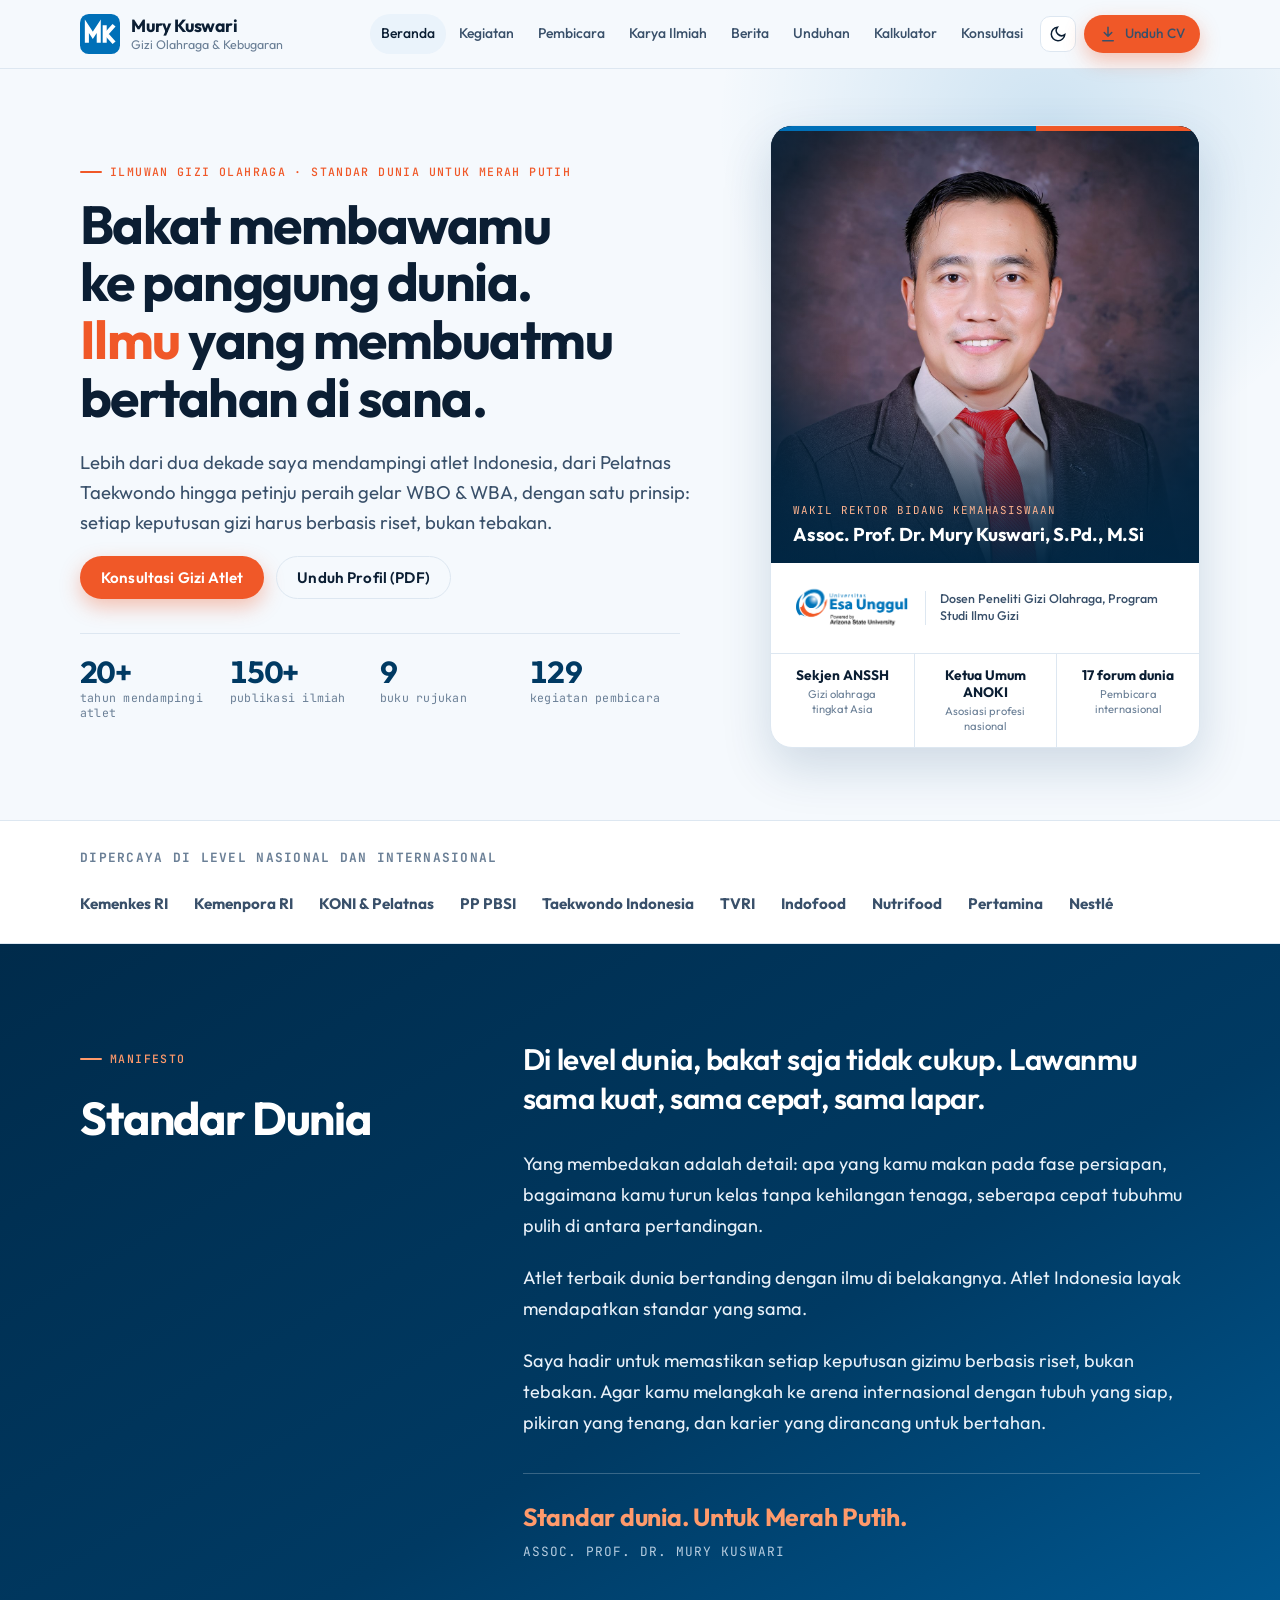
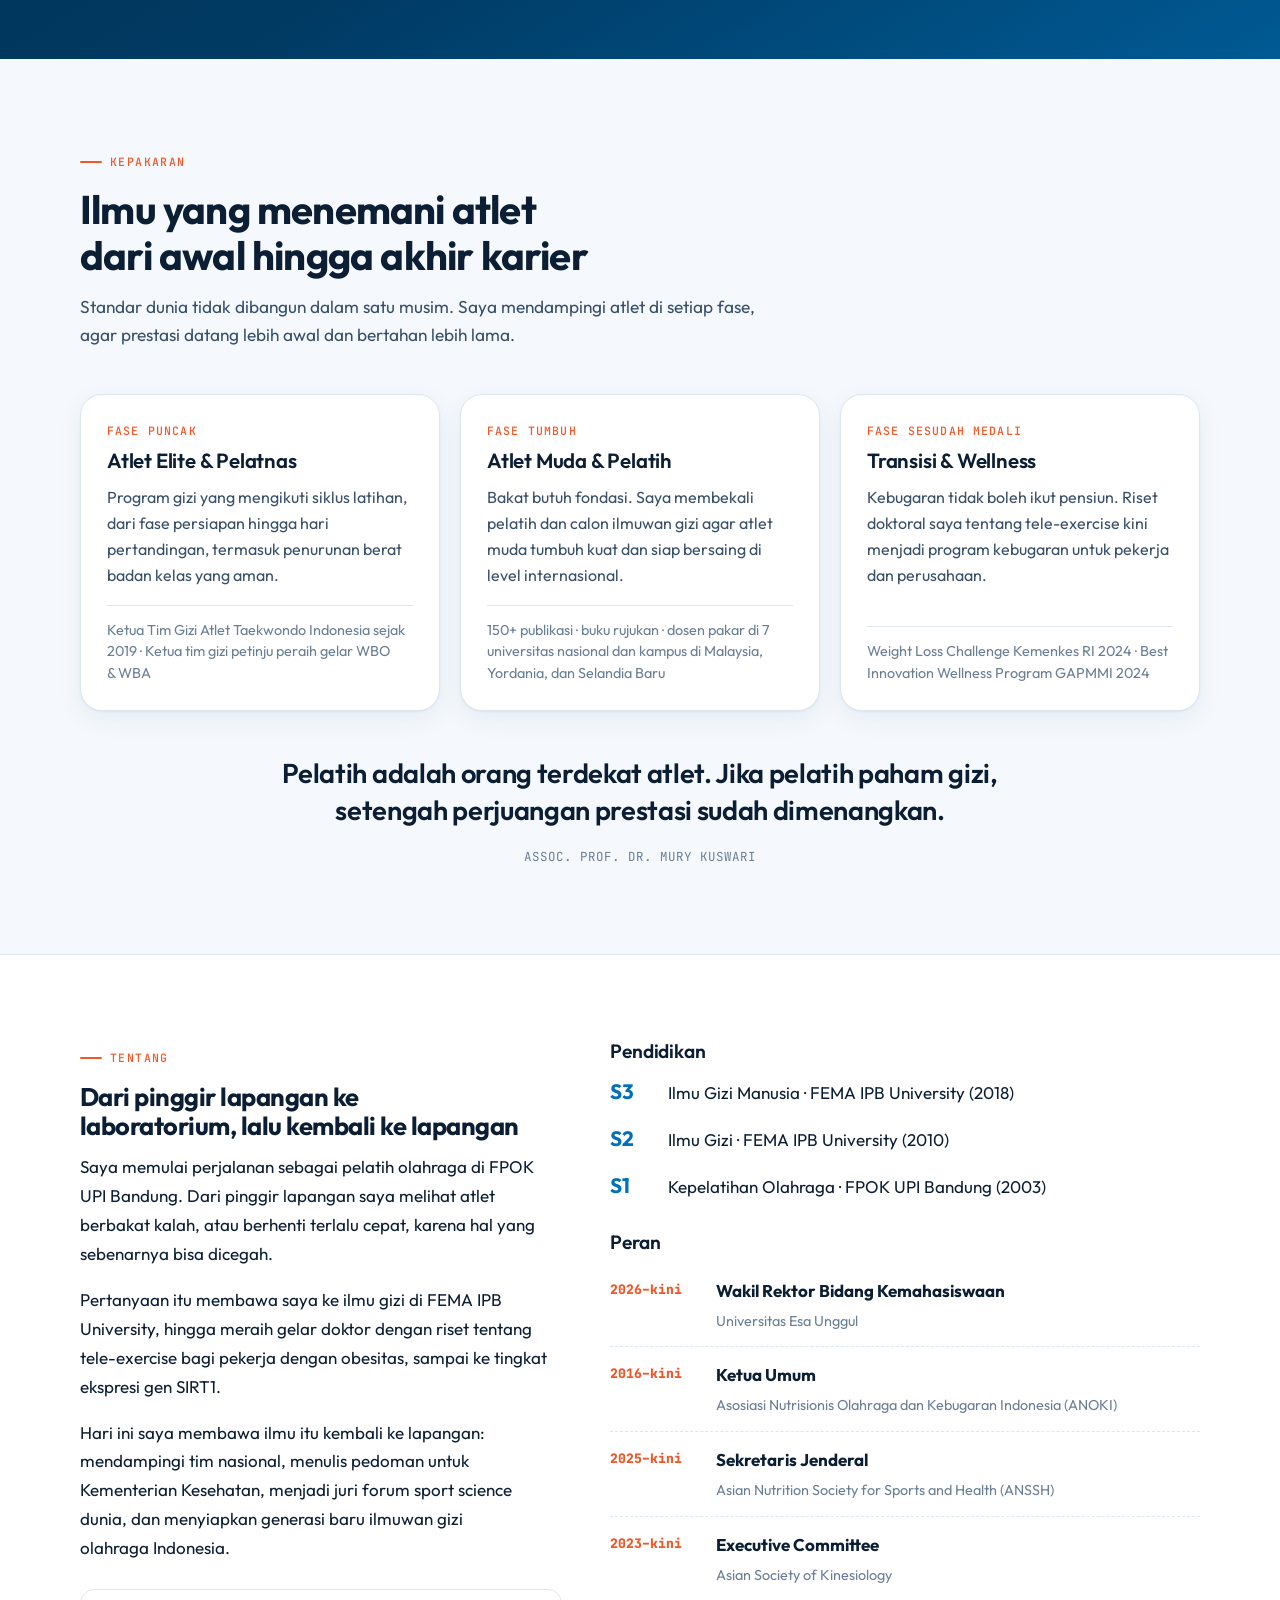
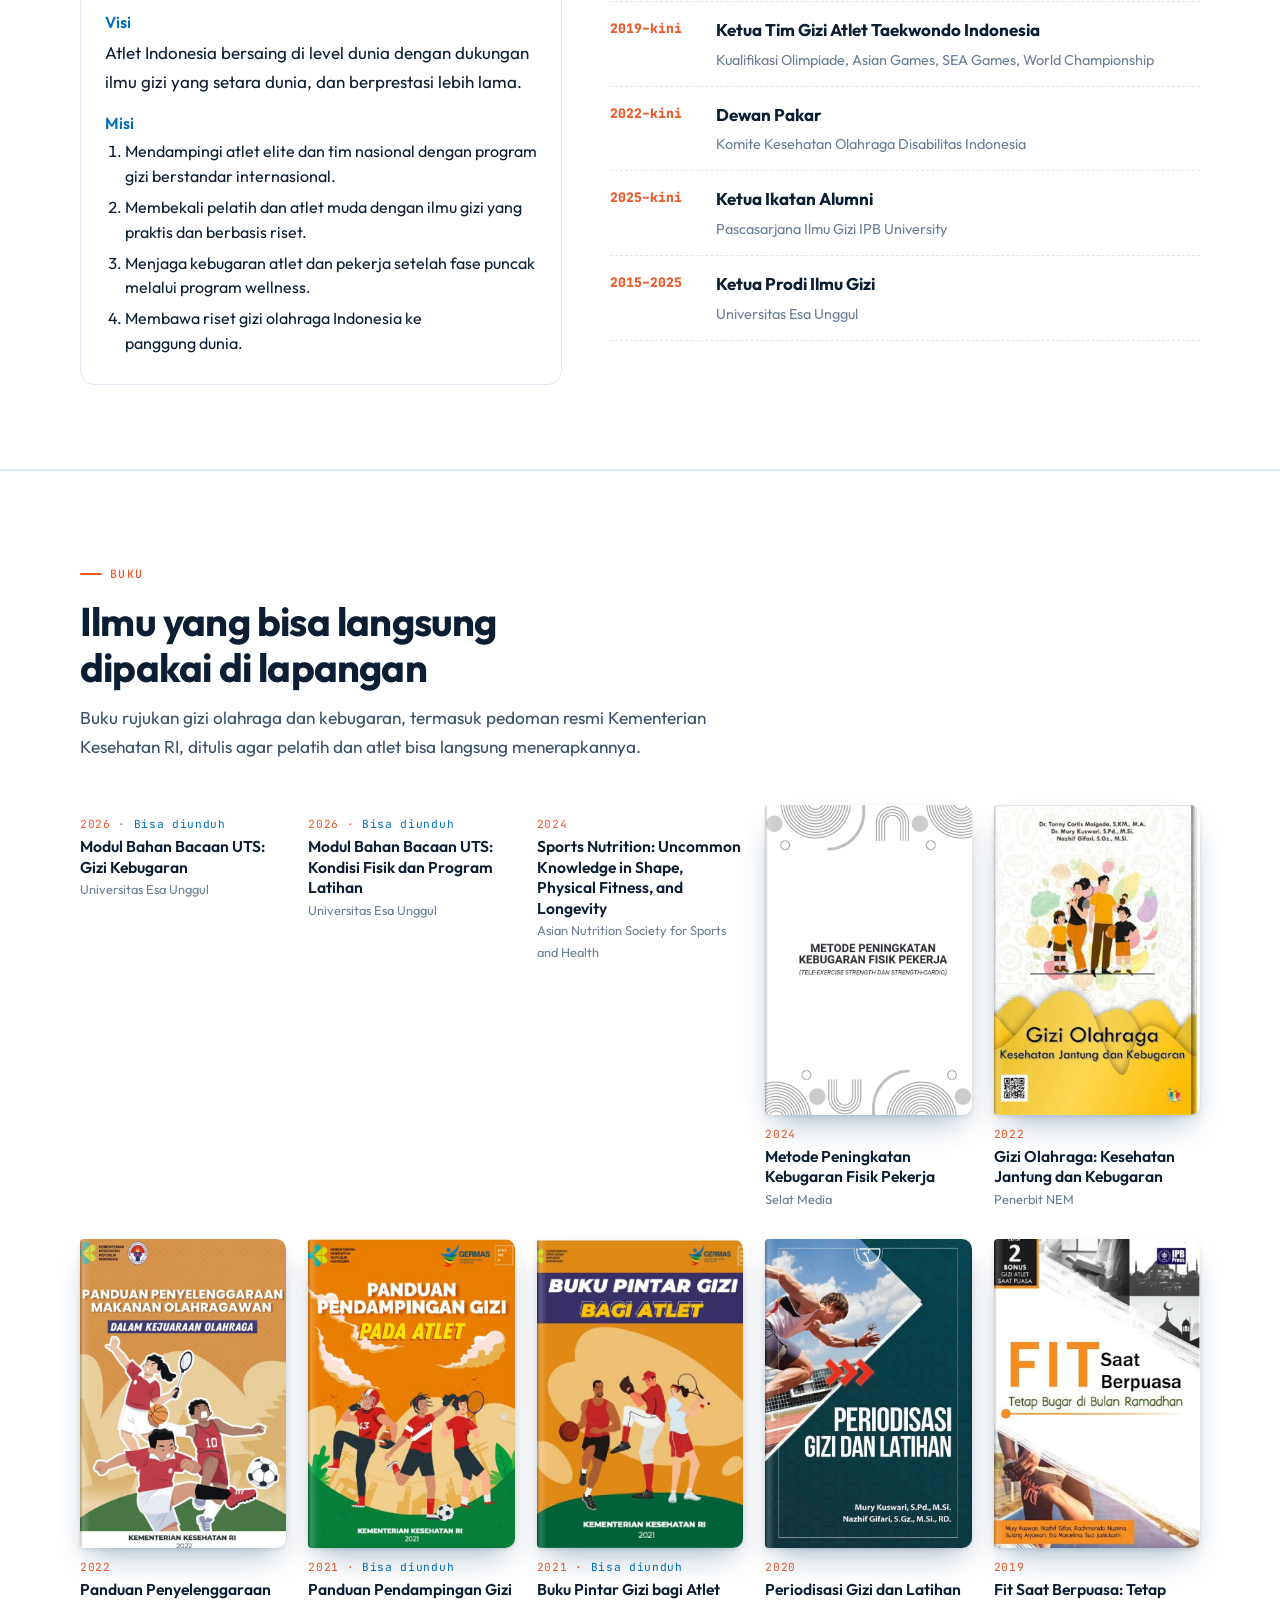
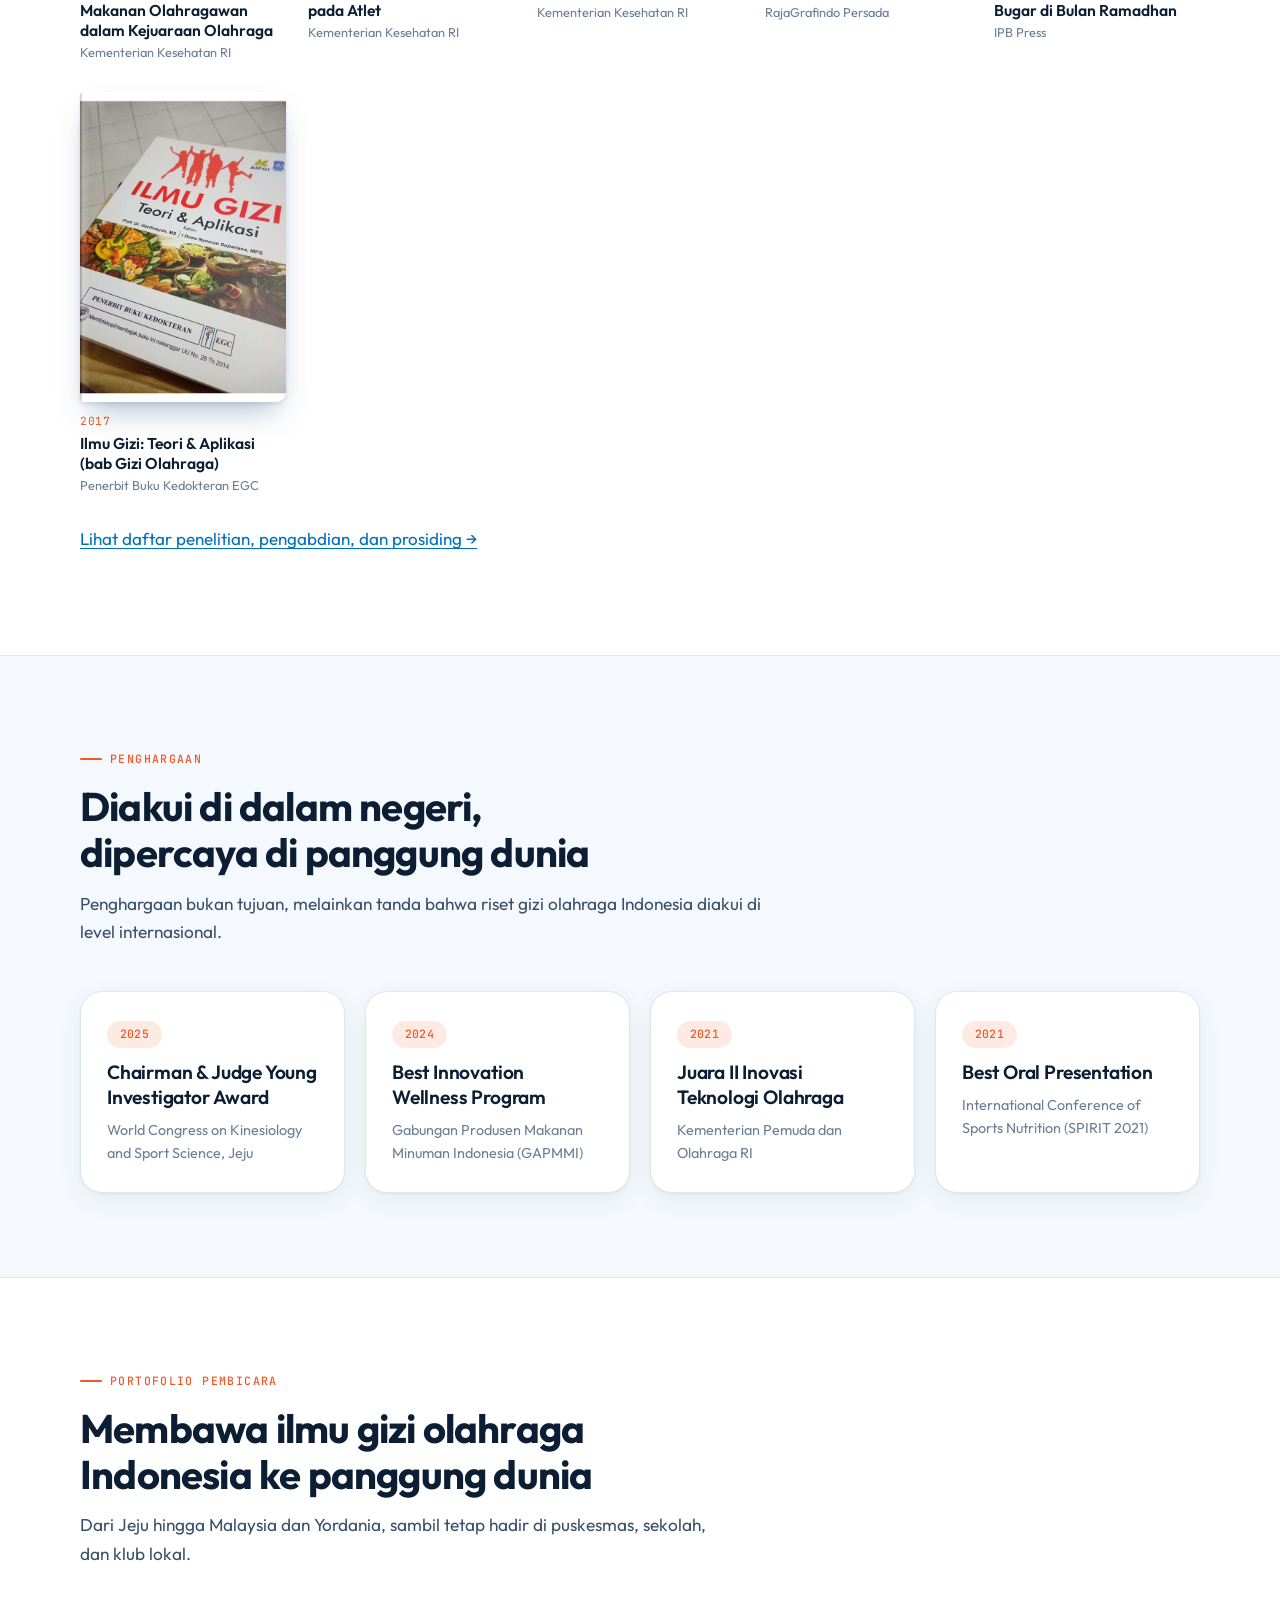
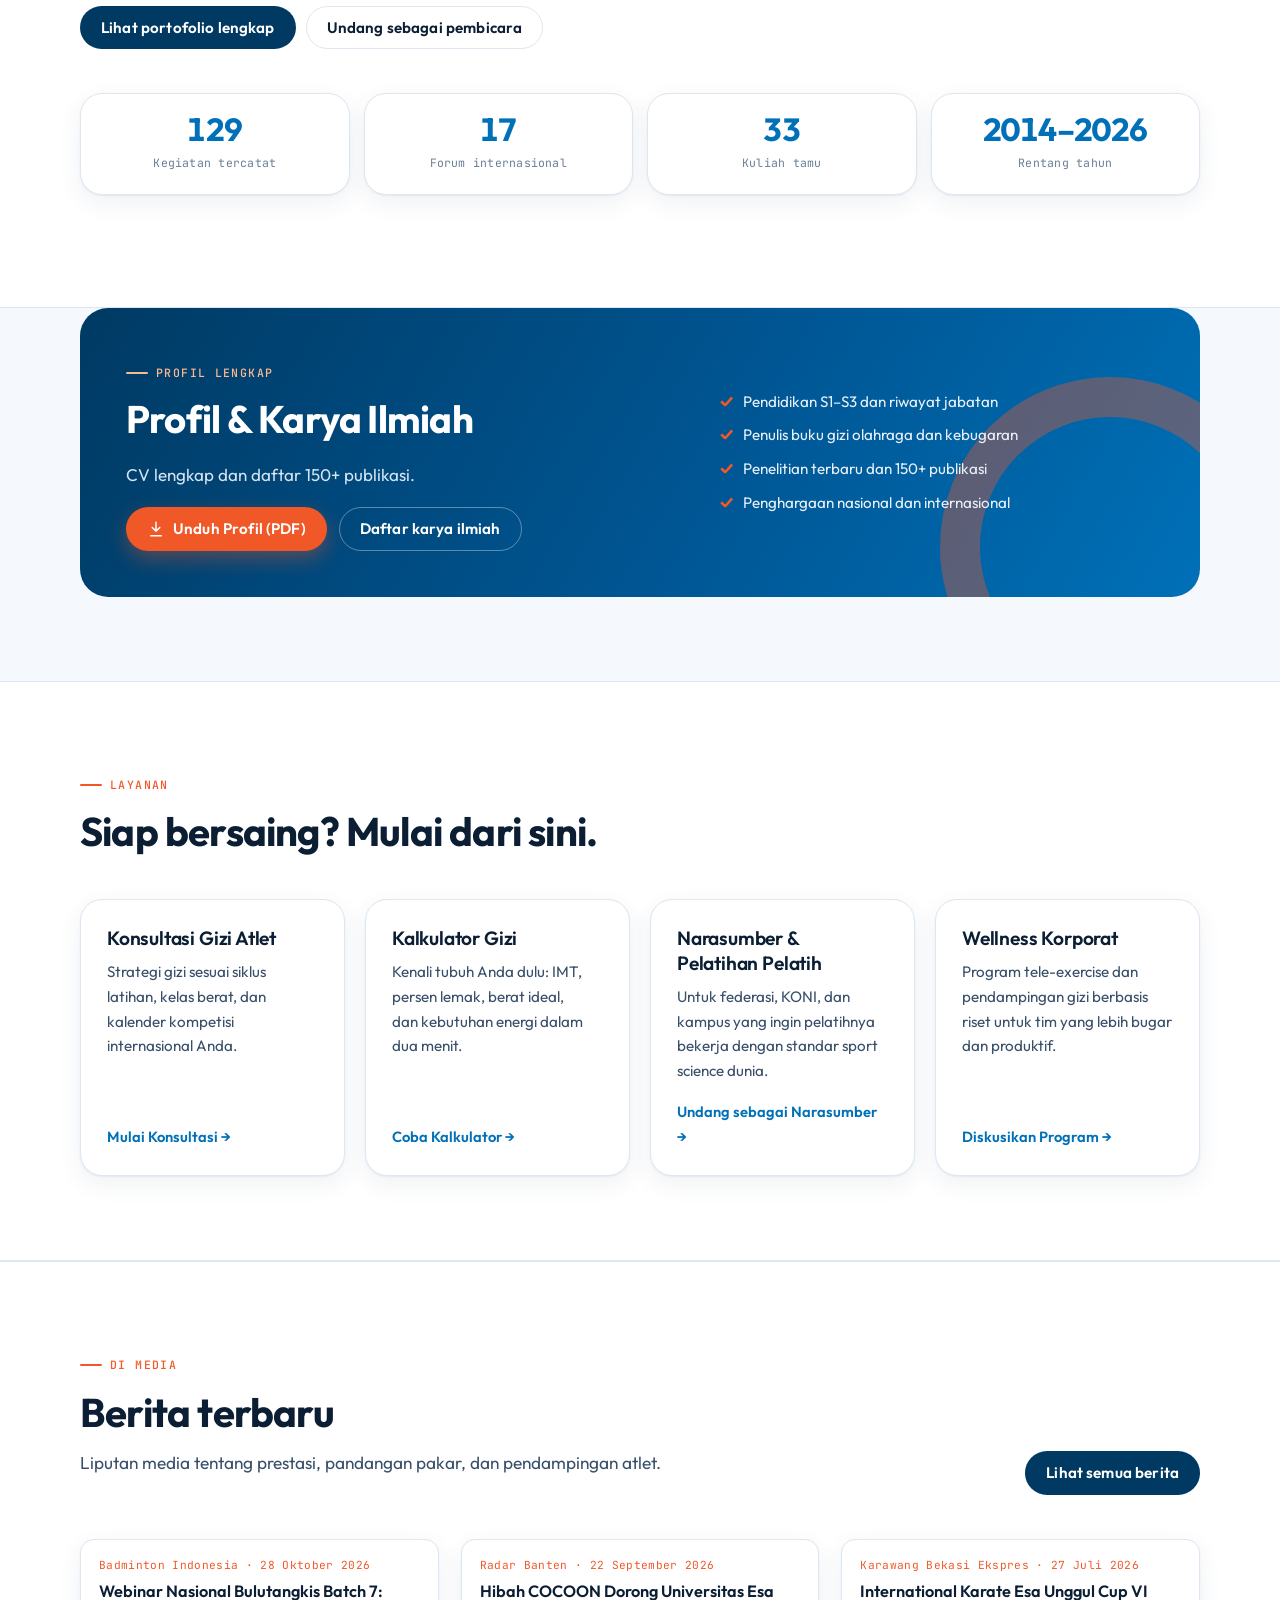
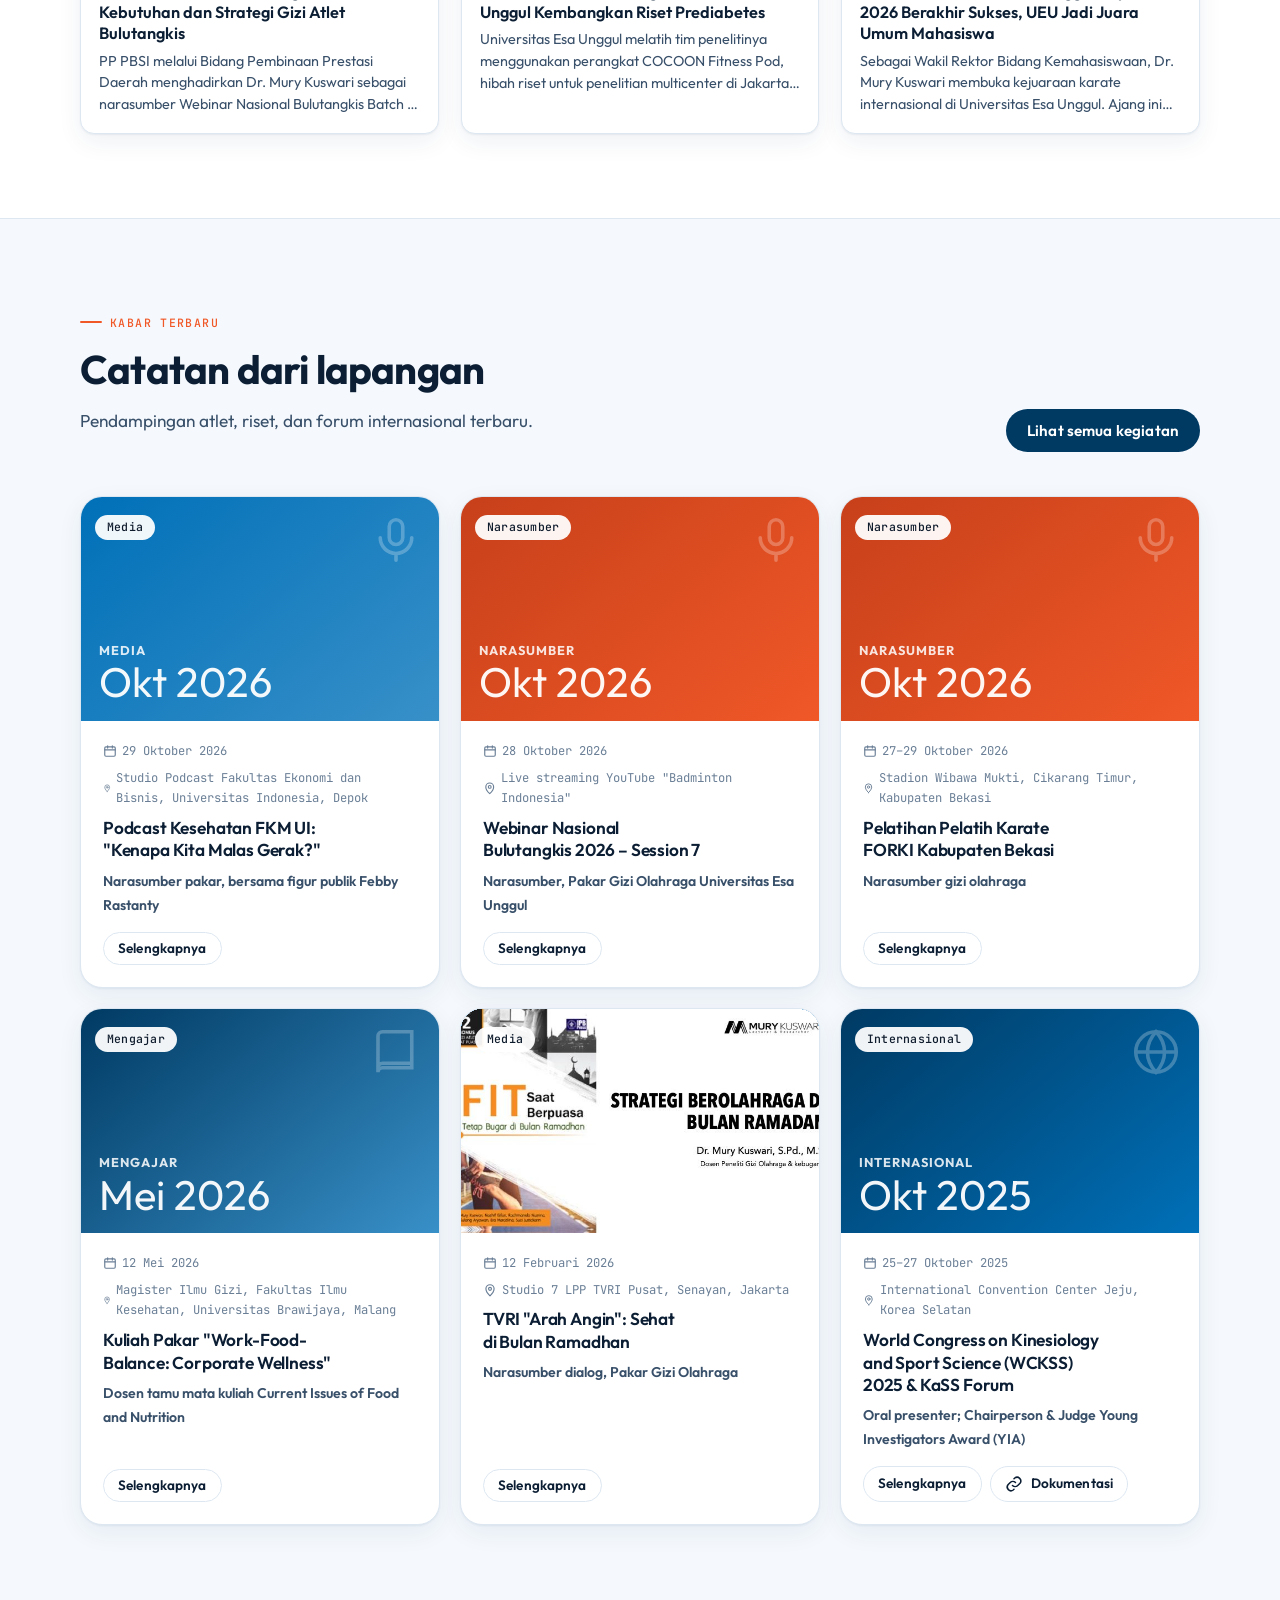
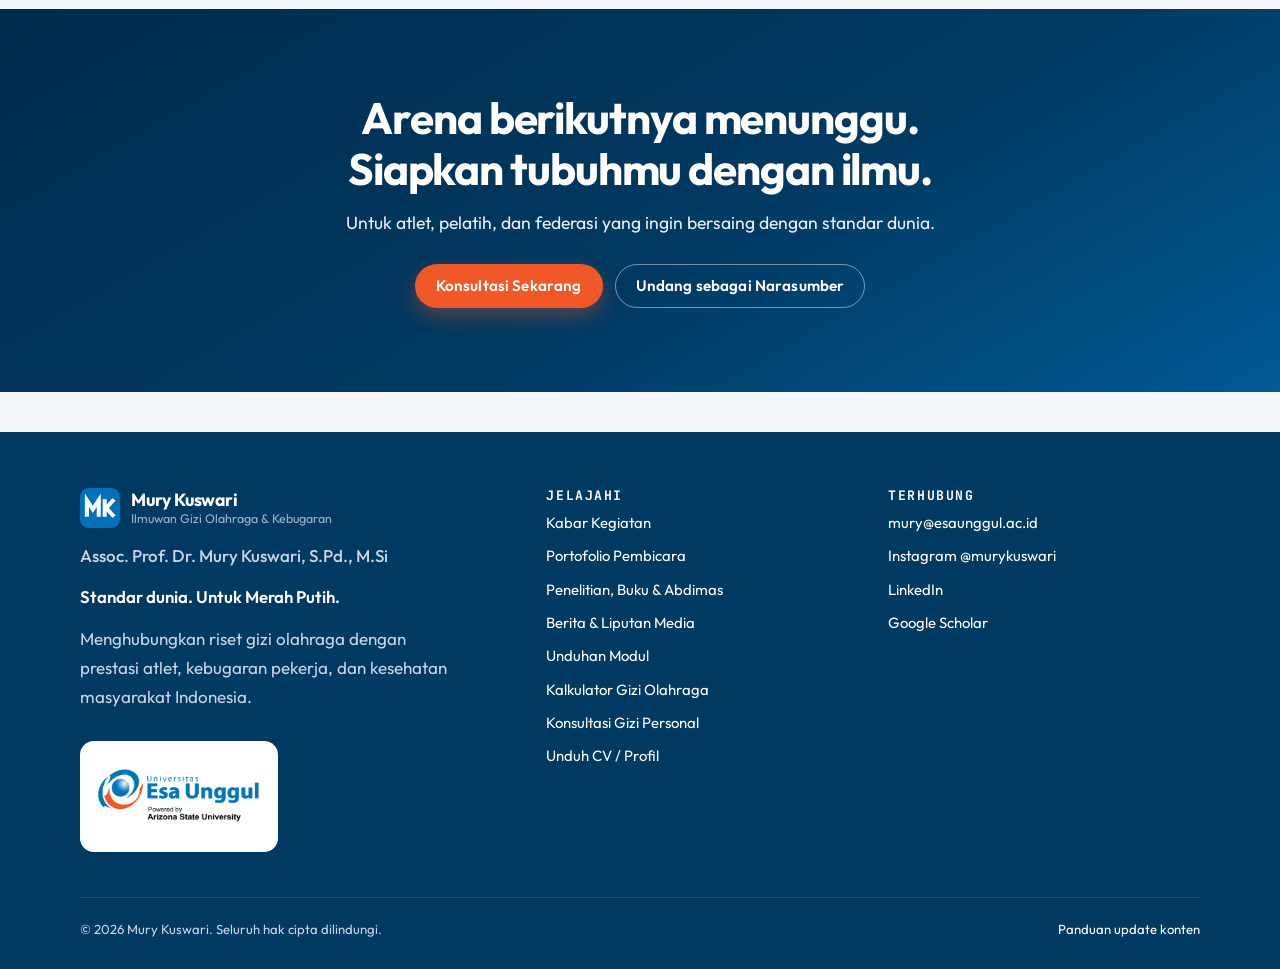
==== index.html @ 5e9d1c33 "Konsultasi di /konsultasi, ingat perangkat 30 hari, dan pembayaran konsultasi lanjutan - Halaman bar" ====
<!doctype html>
<html lang="id">
<head>
  <meta charset="utf-8">
  <meta name="viewport" content="width=device-width, initial-scale=1">
  <title>Assoc. Prof. Dr. Mury Kuswari, S.Pd., M.Si | Ilmuwan Gizi Olahraga & Kebugaran</title>
  <meta name="description" content="Assoc. Prof. Dr. Mury Kuswari, dosen peneliti gizi olahraga dan kebugaran Universitas Esa Unggul, Ketua Umum ANOKI, konsultan gizi atlet nasional dan program wellness korporat. Unduh CV, lihat kegiatan, karya ilmiah, dan kalkulator gizi.">
  <link rel="canonical" href="https://murykuswari.com/">
  <meta property="og:type" content="profile">
  <meta property="og:title" content="Assoc. Prof. Dr. Mury Kuswari | Pakar Gizi Olahraga & Kebugaran">
  <meta property="og:description" content="Bakat membawamu ke panggung dunia. Ilmu yang membuatmu bertahan di sana. Gizi olahraga berbasis riset untuk atlet Indonesia.">
  <meta property="og:image" content="https://murykuswari.com/assets/img/mury.jpg">
  <meta property="og:url" content="https://murykuswari.com/">
  <meta name="twitter:card" content="summary_large_image">
  <meta name="theme-color" content="#003a63">
  <link rel="icon" href="assets/img/favicon.svg" type="image/svg+xml">
  <link rel="preconnect" href="https://fonts.googleapis.com">
  <link rel="preconnect" href="https://fonts.gstatic.com" crossorigin>
  <link href="https://fonts.googleapis.com/css2?family=Outfit:wght@300;400;500;600;700;800&family=JetBrains+Mono:wght@400;500&display=swap" rel="stylesheet">
  <link rel="stylesheet" href="assets/css/style.css?v=2026o">
  <script type="application/ld+json">
  {
    "@context": "https://schema.org",
    "@type": "Person",
    "name": "Mury Kuswari",
    "honorificPrefix": "Assoc. Prof. Dr.",
    "honorificSuffix": "S.Pd., M.Si",
    "jobTitle": "Wakil Rektor Bidang Kemahasiswaan; Dosen Peneliti Gizi Olahraga dan Kebugaran",
    "worksFor": { "@type": "CollegeOrUniversity", "name": "Universitas Esa Unggul", "url": "https://www.esaunggul.ac.id" },
    "alumniOf": [
      { "@type": "CollegeOrUniversity", "name": "IPB University" },
      { "@type": "CollegeOrUniversity", "name": "Universitas Pendidikan Indonesia" }
    ],
    "knowsAbout": ["Sports Nutrition", "Nutrition Periodization", "Physical Fitness", "Tele-exercise", "Corporate Wellness"],
    "url": "https://murykuswari.com",
    "image": "https://murykuswari.com/assets/img/mury.jpg",
    "sameAs": [
      "https://scholar.google.com/citations?user=Z8e0i-0AAAAJ",
      "https://www.linkedin.com/in/murykuswari",
      "https://www.instagram.com/murykuswari/"
    ]
  }
  </script>
</head>
<body>
  <header id="site-header"></header>

  <main>
    <!-- HERO -->
    <section class="hero">
      <div class="wrap">
        <div>
          <span class="eyebrow">Ilmuwan Gizi Olahraga · Standar Dunia untuk Merah Putih</span>
          <h1><span class="h1-line">Bakat membawamu ke panggung dunia.</span> <em>Ilmu</em> yang membuatmu bertahan di sana.</h1>
          <p class="lead">Lebih dari dua dekade saya mendampingi atlet Indonesia, dari Pelatnas Taekwondo hingga petinju peraih gelar WBO &amp; WBA, dengan satu prinsip: setiap keputusan gizi harus berbasis riset, bukan tebakan.</p>
          <div class="hero-cta">
            <a class="btn btn-primary" href="gizi.html#konsultasi">Konsultasi Gizi Atlet</a>
            <a class="btn btn-ghost" data-cv href="#">Unduh Profil (PDF)</a>
          </div>
          <div class="stats" id="hero-stats"></div>
        </div>
        <aside class="hero-card" aria-label="Profil singkat Assoc. Prof. Dr. Mury Kuswari">
          <figure class="hc-photo">
            <img src="assets/img/mury.jpg?v=2026j" alt="Potret Assoc. Prof. Dr. Mury Kuswari" width="1400" height="1540" fetchpriority="high">
            <figcaption>
              <span>Wakil Rektor Bidang Kemahasiswaan</span>
              <strong>Assoc. Prof. Dr. <span style="white-space:nowrap">Mury Kuswari, S.Pd., M.Si</span></strong>
            </figcaption>
          </figure>
          <a class="hc-ueu" href="https://www.esaunggul.ac.id" target="_blank" rel="noopener">
            <img src="assets/img/logo-esaunggul.png" alt="Universitas Esa Unggul, powered by Arizona State University" width="170" height="96">
            <span>Dosen Peneliti Gizi Olahraga, Program Studi Ilmu Gizi</span>
          </a>
          <ul class="hc-cred">
            <li><strong>Sekjen ANSSH</strong><span>Gizi olahraga tingkat Asia</span></li>
            <li><strong>Ketua Umum ANOKI</strong><span>Asosiasi profesi nasional</span></li>
            <li><strong id="hc-intl">Forum dunia</strong><span>Pembicara internasional</span></li>
          </ul>
        </aside>
      </div>
    </section>

    <!-- TRUST STRIP -->
    <div class="trust">
      <div class="wrap">
        <p>Dipercaya di level nasional dan internasional</p>
        <ul>
          <li>Kemenkes RI</li><li>Kemenpora RI</li><li>KONI &amp; Pelatnas</li><li>PP PBSI</li><li>Taekwondo Indonesia</li>
          <li>TVRI</li><li>Indofood</li><li>Nutrifood</li><li>Pertamina</li><li>Nestlé</li>
        </ul>
      </div>
    </div>

    <!-- MANIFESTO -->
    <section class="manifesto" id="manifesto">
      <div class="wrap">
        <div class="manifesto-head">
          <span class="eyebrow">Manifesto</span>
          <h2>Standar Dunia</h2>
        </div>
        <div class="manifesto-body">
          <p class="manifesto-open">Di level dunia, bakat saja tidak cukup. Lawanmu sama kuat, sama cepat, sama lapar.</p>
          <p>Yang membedakan adalah detail: apa yang kamu makan pada fase persiapan, bagaimana kamu turun kelas tanpa kehilangan tenaga, seberapa cepat tubuhmu pulih di antara pertandingan.</p>
          <p>Atlet terbaik dunia bertanding dengan ilmu di belakangnya. Atlet Indonesia layak mendapatkan standar yang sama.</p>
          <p>Saya hadir untuk memastikan setiap keputusan gizimu berbasis riset, bukan tebakan. Agar kamu melangkah ke arena internasional dengan tubuh yang siap, pikiran yang tenang, dan karier yang dirancang untuk bertahan.</p>
          <p class="manifesto-sign">Standar dunia. Untuk Merah Putih.</p>
          <p class="manifesto-by">Assoc. Prof. Dr. Mury Kuswari</p>
        </div>
      </div>
    </section>

    <!-- PILLARS -->
    <section id="kepakaran">
      <div class="wrap">
        <div class="section-head reveal">
          <span class="eyebrow">Kepakaran</span>
          <h2>Ilmu yang menemani atlet dari awal hingga akhir karier</h2>
          <p>Standar dunia tidak dibangun dalam satu musim. Saya mendampingi atlet di setiap fase, agar prestasi datang lebih awal dan bertahan lebih lama.</p>
        </div>
        <div class="grid grid-3">
          <article class="card fase reveal">
            <span class="fase-label">Fase Puncak</span>
            <h3>Atlet Elite &amp; Pelatnas</h3>
            <p>Program gizi yang mengikuti siklus latihan, dari fase persiapan hingga hari pertandingan, termasuk penurunan berat badan kelas yang aman.</p>
            <p class="fase-bukti">Ketua Tim Gizi Atlet Taekwondo Indonesia sejak 2019 · Ketua tim gizi petinju peraih gelar WBO &amp; WBA</p>
          </article>
          <article class="card fase reveal">
            <span class="fase-label">Fase Tumbuh</span>
            <h3>Atlet Muda &amp; Pelatih</h3>
            <p>Bakat butuh fondasi. Saya membekali pelatih dan calon ilmuwan gizi agar atlet muda tumbuh kuat dan siap bersaing di level internasional.</p>
            <p class="fase-bukti">150+ publikasi · buku rujukan · dosen pakar di 7 universitas nasional dan kampus di Malaysia, Yordania, dan Selandia Baru</p>
          </article>
          <article class="card fase reveal">
            <span class="fase-label">Fase Sesudah Medali</span>
            <h3>Transisi &amp; Wellness</h3>
            <p>Kebugaran tidak boleh ikut pensiun. Riset doktoral saya tentang tele-exercise kini menjadi program kebugaran untuk pekerja dan perusahaan.</p>
            <p class="fase-bukti">Weight Loss Challenge Kemenkes RI 2024 · Best Innovation Wellness Program GAPMMI 2024</p>
          </article>
        </div>
        <blockquote class="kutipan reveal">
          <p>Pelatih adalah orang terdekat atlet. Jika pelatih paham gizi, setengah perjuangan prestasi sudah dimenangkan.</p>
          <cite>Assoc. Prof. Dr. Mury Kuswari</cite>
        </blockquote>
      </div>
    </section>

    <!-- ABOUT -->
    <section class="section-alt" id="tentang">
      <div class="wrap about">
        <div class="reveal">
          <span class="eyebrow">Tentang</span>
          <h2>Dari pinggir lapangan ke laboratorium, lalu kembali ke lapangan</h2>
          <p>Saya memulai perjalanan sebagai pelatih olahraga di FPOK UPI Bandung. Dari pinggir lapangan saya melihat atlet berbakat kalah, atau berhenti terlalu cepat, karena hal yang sebenarnya bisa dicegah.</p>
          <p>Pertanyaan itu membawa saya ke ilmu gizi di FEMA IPB University, hingga meraih gelar doktor dengan riset tentang tele-exercise bagi pekerja dengan obesitas, sampai ke tingkat ekspresi gen SIRT1.</p>
          <p>Hari ini saya membawa ilmu itu kembali ke lapangan: mendampingi tim nasional, menulis pedoman untuk Kementerian Kesehatan, menjadi juri forum sport science dunia, dan menyiapkan generasi baru ilmuwan gizi olahraga Indonesia.</p>
          <div class="visi">
            <h3>Visi</h3>
            <p>Atlet Indonesia bersaing di level dunia dengan dukungan ilmu gizi yang setara dunia, dan berprestasi lebih lama.</p>
            <h3>Misi</h3>
            <ol>
              <li>Mendampingi atlet elite dan tim nasional dengan program gizi berstandar internasional.</li>
              <li>Membekali pelatih dan atlet muda dengan ilmu gizi yang praktis dan berbasis riset.</li>
              <li>Menjaga kebugaran atlet dan pekerja setelah fase puncak melalui program wellness.</li>
              <li>Membawa riset gizi olahraga Indonesia ke panggung dunia.</li>
            </ol>
          </div>
        </div>
        <div class="reveal">
          <h3 style="margin-bottom:10px">Pendidikan</h3>
          <div class="edu">
            <div><strong>S3</strong><span>Ilmu Gizi Manusia · FEMA IPB University (2018)</span></div>
            <div><strong>S2</strong><span>Ilmu Gizi · FEMA IPB University (2010)</span></div>
            <div><strong>S1</strong><span>Kepelatihan Olahraga · FPOK UPI Bandung (2003)</span></div>
          </div>
          <h3 style="margin:26px 0 10px">Peran</h3>
          <ul class="roles">
            <li><span class="yr">2026–kini</span><div><b>Wakil Rektor Bidang Kemahasiswaan</b><span>Universitas Esa Unggul</span></div></li>
            <li><span class="yr">2016–kini</span><div><b>Ketua Umum</b><span>Asosiasi Nutrisionis Olahraga dan Kebugaran Indonesia (ANOKI)</span></div></li>
            <li><span class="yr">2025–kini</span><div><b>Sekretaris Jenderal</b><span>Asian Nutrition Society for Sports and Health (ANSSH)</span></div></li>
            <li><span class="yr">2023–kini</span><div><b>Executive Committee</b><span>Asian Society of Kinesiology</span></div></li>
            <li><span class="yr">2019–kini</span><div><b>Ketua Tim Gizi Atlet Taekwondo Indonesia</b><span>Kualifikasi Olimpiade, Asian Games, SEA Games, World Championship</span></div></li>
            <li><span class="yr">2022–kini</span><div><b>Dewan Pakar</b><span>Komite Kesehatan Olahraga Disabilitas Indonesia</span></div></li>
            <li><span class="yr">2025–kini</span><div><b>Ketua Ikatan Alumni</b><span>Pascasarjana Ilmu Gizi IPB University</span></div></li>
            <li><span class="yr">2015–2025</span><div><b>Ketua Prodi Ilmu Gizi</b><span>Universitas Esa Unggul</span></div></li>
          </ul>
        </div>
      </div>
    </section>

    <!-- BOOKS -->
    <section class="section-alt" id="buku">
      <div class="wrap">
        <div class="section-head reveal">
          <span class="eyebrow">Buku</span>
          <h2>Ilmu yang bisa langsung dipakai di lapangan</h2>
          <p>Buku rujukan gizi olahraga dan kebugaran, termasuk pedoman resmi Kementerian Kesehatan RI, ditulis agar pelatih dan atlet bisa langsung menerapkannya.</p>
        </div>
        <div class="shelf" id="books"></div>
        <p style="margin-top:28px"><a href="publikasi.html">Lihat daftar penelitian, pengabdian, dan prosiding →</a></p>
      </div>
    </section>

    <!-- AWARDS -->
    <section id="penghargaan">
      <div class="wrap">
        <div class="section-head reveal">
          <span class="eyebrow">Penghargaan</span>
          <h2>Diakui di dalam negeri, dipercaya di panggung dunia</h2>
          <p>Penghargaan bukan tujuan, melainkan tanda bahwa riset gizi olahraga Indonesia diakui di level internasional.</p>
        </div>
        <div class="grid grid-4">
          <div class="card reveal"><span class="chip orange">2025</span><h3 style="margin-top:12px">Chairman &amp; Judge Young Investigator Award</h3><p class="note" style="color:var(--muted);font-size:.9rem;margin:0">World Congress on Kinesiology and Sport Science, Jeju</p></div>
          <div class="card reveal"><span class="chip orange">2024</span><h3 style="margin-top:12px">Best Innovation Wellness Program</h3><p style="color:var(--muted);font-size:.9rem;margin:0">Gabungan Produsen Makanan Minuman Indonesia (GAPMMI)</p></div>
          <div class="card reveal"><span class="chip orange">2021</span><h3 style="margin-top:12px">Juara II Inovasi Teknologi Olahraga</h3><p style="color:var(--muted);font-size:.9rem;margin:0">Kementerian Pemuda dan Olahraga RI</p></div>
          <div class="card reveal"><span class="chip orange">2021</span><h3 style="margin-top:12px">Best Oral Presentation</h3><p style="color:var(--muted);font-size:.9rem;margin:0">International Conference of Sports Nutrition (SPIRIT 2021)</p></div>
        </div>
      </div>
    </section>

    <!-- SPEAKER PORTFOLIO -->
    <section class="section-alt" id="pembicara">
      <div class="wrap">
        <div class="section-head reveal" style="display:flex;justify-content:space-between;align-items:end;gap:20px;max-width:none;flex-wrap:wrap">
          <div style="max-width:640px">
            <span class="eyebrow">Portofolio Pembicara</span>
            <h2>Membawa ilmu gizi olahraga Indonesia ke panggung dunia</h2>
            <p>Dari Jeju hingga Malaysia dan Yordania, sambil tetap hadir di puskesmas, sekolah, dan klub lokal.</p>
          </div>
          <div style="display:flex;gap:10px;flex-wrap:wrap"><a class="btn btn-dark" href="pembicara.html">Lihat portofolio lengkap</a><a class="btn btn-ghost" href="mailto:mury@esaunggul.ac.id?subject=Undangan%20Pembicara">Undang sebagai pembicara</a></div>
        </div>
        <div class="pub-stats" id="sp-stats"></div>
      </div>
    </section>

    <!-- CV BAND -->
    <section style="padding-top:0" id="cv">
      <div class="wrap">
        <div class="cv-band reveal">
          <div style="position:relative;z-index:1">
            <span class="eyebrow" style="color:#ffb98f">Profil Lengkap</span>
            <h2>Profil &amp; Karya Ilmiah</h2>
            <p>CV lengkap dan daftar 150+ publikasi.</p>
            <div style="display:flex;gap:12px;flex-wrap:wrap">
              <a class="btn btn-primary" data-cv href="#">
                <svg viewBox="0 0 24 24" fill="none" stroke="currentColor" stroke-width="2" stroke-linecap="round" stroke-linejoin="round"><path d="M12 3v12M7 10l5 5 5-5M5 21h14"/></svg>
                Unduh Profil (PDF)
              </a>
              <a class="btn btn-ghost" href="publikasi.html">Daftar karya ilmiah</a>
            </div>
          </div>
          <ul>
            <li>Pendidikan S1–S3 dan riwayat jabatan</li>
            <li>Penulis buku gizi olahraga dan kebugaran</li>
            <li>Penelitian terbaru dan 150+ publikasi</li>
            <li>Penghargaan nasional dan internasional</li>
          </ul>
        </div>
      </div>
    </section>

    <!-- SERVICES CTA -->
    <section class="section-alt" id="layanan">
      <div class="wrap">
        <div class="section-head reveal">
          <span class="eyebrow">Layanan</span>
          <h2>Siap bersaing? Mulai dari sini.</h2>
        </div>
        <div class="grid grid-4">
          <a class="card layanan reveal" href="gizi.html#konsultasi"><h3>Konsultasi Gizi Atlet</h3><p>Strategi gizi sesuai siklus latihan, kelas berat, dan kalender kompetisi internasional Anda.</p><span>Mulai Konsultasi →</span></a>
          <a class="card layanan reveal" href="gizi.html"><h3>Kalkulator Gizi</h3><p>Kenali tubuh Anda dulu: IMT, persen lemak, berat ideal, dan kebutuhan energi dalam dua menit.</p><span>Coba Kalkulator →</span></a>
          <a class="card layanan reveal" href="mailto:mury@esaunggul.ac.id?subject=Undangan%20Narasumber"><h3>Narasumber &amp; Pelatihan Pelatih</h3><p>Untuk federasi, KONI, dan kampus yang ingin pelatihnya bekerja dengan standar sport science dunia.</p><span>Undang sebagai Narasumber →</span></a>
          <a class="card layanan reveal" href="mailto:mury@esaunggul.ac.id?subject=Program%20Wellness%20Korporat"><h3>Wellness Korporat</h3><p>Program tele-exercise dan pendampingan gizi berbasis riset untuk tim yang lebih bugar dan produktif.</p><span>Diskusikan Program →</span></a>
        </div>
      </div>
    </section>

    <!-- NEWS -->
    <section class="section-alt" id="media">
      <div class="wrap">
        <div class="section-head reveal" style="display:flex;justify-content:space-between;align-items:end;gap:20px;max-width:none;flex-wrap:wrap">
          <div style="max-width:640px">
            <span class="eyebrow">Di Media</span>
            <h2>Berita terbaru</h2>
            <p>Liputan media tentang prestasi, pandangan pakar, dan pendampingan atlet.</p>
          </div>
          <a class="btn btn-dark" href="berita.html">Lihat semua berita</a>
        </div>
        <div class="news-grid" id="news-latest"></div>
      </div>
    </section>

    <!-- LATEST ACTIVITIES -->
    <section id="kabar">
      <div class="wrap">
        <div class="section-head reveal" style="display:flex;justify-content:space-between;align-items:end;gap:20px;max-width:none;flex-wrap:wrap">
          <div style="max-width:640px">
            <span class="eyebrow">Kabar Terbaru</span>
            <h2>Catatan dari lapangan</h2>
            <p>Pendampingan atlet, riset, dan forum internasional terbaru.</p>
          </div>
          <a class="btn btn-dark" href="kegiatan.html">Lihat semua kegiatan</a>
        </div>
        <div class="grid grid-3" id="latest"></div>
      </div>
    </section>

    <!-- CLOSING CTA -->
    <section class="penutup">
      <div class="wrap">
        <h2>Arena berikutnya menunggu. Siapkan tubuhmu dengan ilmu.</h2>
        <p>Untuk atlet, pelatih, dan federasi yang ingin bersaing dengan standar dunia.</p>
        <div class="penutup-cta">
          <a class="btn btn-primary" href="gizi.html#konsultasi">Konsultasi Sekarang</a>
          <a class="btn btn-ghost" href="mailto:mury@esaunggul.ac.id?subject=Undangan%20Narasumber">Undang sebagai Narasumber</a>
        </div>
      </div>
    </section>
  </main>

  <footer id="site-footer"></footer>

  <script src="config.js"></script>
  <script src="data/kegiatan.js"></script>
  <script src="data/buku.js?v=2026p"></script>
  <script src="data/pembicara.js"></script>
  <script src="data/berita.js?v=2026o"></script>
  <script src="assets/js/main.js?v=2026m"></script>
  <script src="assets/js/berita.js?v=2026l"></script>
  <script>
    document.addEventListener("DOMContentLoaded", async () => {
      const S = window.SITE, MK = window.MK;
      const st = S.scholarStats;
      document.getElementById("hero-stats").innerHTML = `
        <div><strong>20+</strong><span>tahun mendampingi atlet</span></div>
        <div><strong>150+</strong><span>publikasi ilmiah</span></div>
        <div><strong>${(window.BUKU || []).filter((b) => !/^Modul/.test(b.judul)).length}</strong><span>buku rujukan</span></div>
        <div><strong>${(window.PEMBICARA || []).length}</strong><span>kegiatan pembicara</span></div>`;
      const intl = (window.PEMBICARA || []).filter((r) => r[2] === "I").length;
      if (intl) document.getElementById("hc-intl").textContent = intl + " forum dunia";

      document.getElementById("books").innerHTML = MK.shelfHtml(window.BUKU || []);

      const sp = window.PEMBICARA || [];
      const spYears = sp.map((r) => r[0].slice(0, 4)).sort();
      const spCount = (j) => sp.filter((r) => r[3] === j).length;
      document.getElementById("sp-stats").innerHTML = `
        <div class="card"><strong>${sp.length}</strong><span>Kegiatan tercatat</span></div>
        <div class="card"><strong>${sp.filter((r) => r[2] === "I").length}</strong><span>Forum internasional</span></div>
        <div class="card"><strong>${spCount("kuliah")}</strong><span>Kuliah tamu</span></div>
        <div class="card"><strong>${spYears[0]}–${spYears[spYears.length - 1]}</strong><span>Rentang tahun</span></div>`;

      const list = await MK.loadKegiatan();
      document.getElementById("latest").innerHTML = list.slice(0, 6).map((k) => MK.cardHtml(k, { short: true })).join("");
    });
  </script>
</body>
</html>
---- assets/css/style.css ----
/* ==========================================================================
   murykuswari.com — gaya utama
   Palet diambil langsung dari logo Universitas Esa Unggul:
   biru #0070B8, oranye #F05828, dan turunan biru mudanya.
   Tipografi: Outfit (judul & isi) + JetBrains Mono (angka, label, tanggal).
   ========================================================================== */

:root {
  --ink: #0b1e33;
  --ink-2: #39506a;
  --muted: #6a7f96;
  --line: #dde7f1;
  --bg: #f5f9fd;
  --surface: #ffffff;
  --surface-2: #eaf3fb;
  --navy: #003a63;
  --blue: #0070b8;
  --blue-2: #3890c8;
  --blue-soft: #e1eff9;
  --orange: #f05828;
  --orange-2: #f7893f;
  --orange-soft: #fdebe3;
  --green: #1f8a5b;
  --amber: #d9890b;
  --red: #c8372a;
  --radius: 14px;
  --radius-lg: 22px;
  --shadow: 0 1px 2px rgba(0, 58, 99, .06), 0 8px 24px rgba(0, 58, 99, .07);
  --shadow-lg: 0 20px 50px rgba(0, 58, 99, .16);
  --font: "Outfit", "Segoe UI", system-ui, -apple-system, sans-serif;
  --serif: "Outfit", "Segoe UI", system-ui, sans-serif;
  --mono: "JetBrains Mono", ui-monospace, Consolas, monospace;
  --wrap: 1160px;
  color-scheme: light;
}

@media (prefers-color-scheme: dark) {
  :root:not([data-theme="light"]) {
    --ink: #eef4fa; --ink-2: #c2d2e2; --muted: #8fa5bc; --line: #1d3550;
    --bg: #061727; --surface: #0b2238; --surface-2: #10304d;
    --blue: #4aa3e0; --blue-soft: #0f3456; --orange: #ff7a45; --orange-soft: #3b1e12;
    --shadow: 0 1px 2px rgba(0,0,0,.3), 0 8px 24px rgba(0,0,0,.25);
    color-scheme: dark;
  }
}
:root[data-theme="dark"] {
  --ink: #eef4fa; --ink-2: #c2d2e2; --muted: #8fa5bc; --line: #1d3550;
  --bg: #061727; --surface: #0b2238; --surface-2: #10304d;
  --blue: #4aa3e0; --blue-soft: #0f3456; --orange: #ff7a45; --orange-soft: #3b1e12;
  --shadow: 0 1px 2px rgba(0,0,0,.3), 0 8px 24px rgba(0,0,0,.25);
  color-scheme: dark;
}

*, *::before, *::after { box-sizing: border-box; }
[hidden] { display: none !important; }
html { scroll-behavior: smooth; -webkit-text-size-adjust: 100%; }
body {
  margin: 0; background: var(--bg); color: var(--ink);
  font-family: var(--font); font-size: 16px; line-height: 1.65;
  -webkit-font-smoothing: antialiased;
}
img { max-width: 100%; display: block; }
a { color: var(--blue); text-decoration-thickness: 1px; text-underline-offset: 3px; }
a:hover { color: var(--orange); }
h1, h2, h3, h4 { line-height: 1.2; margin: 0 0 .5em; color: var(--ink); }
h1, h2, h3 { font-family: var(--serif); font-weight: 700; letter-spacing: -.02em; text-wrap: balance; }
h3 { font-size: 1.14rem; font-weight: 600; letter-spacing: -.01em; }
p { margin: 0 0 1em; }
.wrap { width: 100%; max-width: var(--wrap); margin: 0 auto; padding: 0 20px; }
.sr-only { position: absolute; width: 1px; height: 1px; overflow: hidden; clip: rect(0 0 0 0); white-space: nowrap; }
:focus-visible { outline: 3px solid var(--orange); outline-offset: 2px; border-radius: 6px; }

/* ---------- Header ---------- */
.site-header {
  position: sticky; top: 0; z-index: 50;
  background: color-mix(in srgb, var(--bg) 88%, transparent);
  backdrop-filter: saturate(1.4) blur(10px);
  border-bottom: 1px solid var(--line);
}
.site-header .wrap { display: flex; align-items: center; gap: 16px; height: 68px; }
.brand { display: flex; align-items: center; gap: 10px; text-decoration: none; color: var(--ink); font-weight: 800; letter-spacing: -.01em; }
.brand-mark {
  width: 36px; height: 36px; border-radius: 10px; display: grid; place-items: center;
  background: linear-gradient(135deg, var(--navy), var(--blue)); color: #fff; font-family: var(--serif); font-size: 1.05rem;
}
.brand small { display: block; font-weight: 500; font-size: .72rem; color: var(--muted); letter-spacing: .02em; }
.nav { margin-left: auto; display: flex; gap: 4px; align-items: center; }
.nav a {
  text-decoration: none; color: var(--ink-2); font-weight: 600; font-size: .93rem;
  padding: 8px 12px; border-radius: 999px;
}
.nav a:hover, .nav a[aria-current="page"] { background: var(--surface-2); color: var(--ink); }
.nav .btn { margin-left: 6px; }
.menu-toggle, .theme-toggle {
  border: 1px solid var(--line); background: var(--surface); color: var(--ink);
  width: 40px; height: 40px; border-radius: 10px; cursor: pointer; display: grid; place-items: center;
}
.menu-toggle { display: none; margin-left: auto; }
@media (max-width: 1180px) {
  .menu-toggle { display: grid; }
  .nav {
    position: fixed; inset: 68px 0 auto 0; flex-direction: column; align-items: stretch;
    background: var(--surface); border-bottom: 1px solid var(--line); padding: 12px 20px 20px;
    transform: translateY(-120%); transition: transform .25s ease; box-shadow: var(--shadow);
  }
  .nav.open { transform: none; }
  .nav a { padding: 12px 14px; }
  .nav .btn { margin: 8px 0 0; justify-content: center; }
}

/* ---------- Buttons ---------- */
.btn {
  display: inline-flex; align-items: center; gap: 8px; justify-content: center;
  padding: 12px 20px; border-radius: 999px; border: 1.5px solid transparent;
  font: 700 .95rem/1 var(--font); text-decoration: none; cursor: pointer;
  transition: transform .15s ease, background .15s ease, box-shadow .15s ease;
}
.btn:active { transform: translateY(1px); }
.btn-primary { background: var(--orange); color: #fff; box-shadow: 0 8px 20px color-mix(in srgb, var(--orange) 35%, transparent); }
.btn-primary:hover { background: #d9481a; color: #fff; }
.btn-dark { background: var(--navy); color: #fff; }
.btn-dark:hover { background: var(--blue); color: #fff; }
.btn-ghost { background: transparent; color: var(--ink); border-color: var(--line); }
.btn-ghost:hover { background: var(--surface-2); color: var(--ink); }
.btn-sm { padding: 8px 14px; font-size: .85rem; }
.btn svg { width: 18px; height: 18px; flex: none; }

/* ---------- Generic sections ---------- */
section { padding: 84px 0; }
.eyebrow {
  display: inline-flex; align-items: center; gap: 8px; font-size: .78rem; font-weight: 800;
  letter-spacing: .14em; text-transform: uppercase; color: var(--orange); margin-bottom: 14px;
}
.eyebrow::before { content: ""; width: 22px; height: 2px; background: currentColor; border-radius: 2px; }
.section-head { max-width: 720px; margin-bottom: 40px; }
.section-head h2 { font-size: clamp(1.8rem, 3.6vw, 2.6rem); }
.section-head p { color: var(--ink-2); font-size: 1.05rem; }
.section-alt { background: var(--surface); border-top: 1px solid var(--line); border-bottom: 1px solid var(--line); }
.grid { display: grid; gap: 20px; }
.grid-2 { grid-template-columns: repeat(2, minmax(0, 1fr)); }
.grid-3 { grid-template-columns: repeat(3, minmax(0, 1fr)); }
.grid-4 { grid-template-columns: repeat(4, minmax(0, 1fr)); }
@media (max-width: 960px) { .grid-3, .grid-4 { grid-template-columns: repeat(2, minmax(0, 1fr)); } }
@media (max-width: 640px) { .grid-2, .grid-3, .grid-4 { grid-template-columns: 1fr; } section { padding: 60px 0; } }
.card {
  background: var(--surface); border: 1px solid var(--line); border-radius: var(--radius-lg);
  padding: 26px; box-shadow: var(--shadow);
}
.chip {
  display: inline-flex; align-items: center; gap: 6px; padding: 5px 12px; border-radius: 999px;
  font-size: .78rem; font-weight: 700; background: var(--surface-2); color: var(--ink-2); border: 1px solid var(--line);
}
.chip.blue { background: var(--blue-soft); color: var(--blue); border-color: transparent; }
.chip.orange { background: var(--orange-soft); color: var(--orange); border-color: transparent; }

/* ---------- Hero ---------- */
.hero { padding: 56px 0 72px; position: relative; overflow: hidden; }
.hero::before {
  content: ""; position: absolute; inset: -40% -10% auto auto; width: 720px; height: 720px; border-radius: 50%;
  background: radial-gradient(circle at center, color-mix(in srgb, var(--blue) 16%, transparent), transparent 65%);
  pointer-events: none;
}
.hero .wrap { display: grid; grid-template-columns: 1.15fr .85fr; gap: 56px; align-items: center; position: relative; }
.hero h1 { font-size: clamp(2.3rem, 5.2vw, 4rem); line-height: 1.05; margin-bottom: 18px; }
.hero h1 em { font-style: normal; color: var(--orange); }
.hero .lead { font-size: 1.15rem; color: var(--ink-2); max-width: 560px; }
.hero-name { font-weight: 800; font-size: 1.05rem; margin-bottom: 4px; }
.hero-role { color: var(--muted); font-size: .95rem; margin-bottom: 26px; }
.hero-cta { display: flex; flex-wrap: wrap; gap: 12px; margin-bottom: 34px; }
.hero-photo { position: relative; justify-self: center; width: min(400px, 100%); }
.hero-photo .frame {
  aspect-ratio: 4 / 5; border-radius: 200px 200px 28px 28px; overflow: hidden;
  background: linear-gradient(160deg, var(--blue-soft), var(--orange-soft));
  box-shadow: var(--shadow-lg); border: 6px solid var(--surface);
}
.hero-photo img { width: 100%; height: 100%; object-fit: cover; object-position: center 22%; }
.hero-badge {
  position: absolute; background: var(--surface); border: 1px solid var(--line); border-radius: 16px;
  padding: 12px 16px; box-shadow: var(--shadow-lg); font-size: .82rem; line-height: 1.35;
}
.hero-badge strong { display: block; font-size: 1.35rem; font-family: var(--serif); color: var(--navy); }
:root[data-theme="dark"] .hero-badge strong { color: var(--ink); }
.hero-badge.b1 { left: -28px; bottom: 70px; }
.hero-badge.b2 { right: -20px; top: 46px; }
.hero-badge.b2 { background: #fff; border-color: #e3e7ec; padding: 6px 10px; }
.hero-badge .ueu { width: 132px; height: auto; }
.stats { display: grid; grid-template-columns: repeat(4, minmax(0, 1fr)); gap: 0; border-top: 1px solid var(--line); padding-top: 22px; max-width: 600px; }
.stats div { padding-right: 12px; }
.stats strong { display: block; font-family: var(--serif); font-size: 1.9rem; color: var(--navy); line-height: 1.1; }
:root[data-theme="dark"] .stats strong { color: var(--ink); }
@media (prefers-color-scheme: dark) { :root:not([data-theme="light"]) .stats strong, :root:not([data-theme="light"]) .hero-badge strong { color: var(--ink); } }
.stats span { font-size: .8rem; color: var(--muted); }
@media (max-width: 920px) {
  .hero .wrap { grid-template-columns: 1fr; gap: 40px; }
  .hero-photo { order: -1; width: min(320px, 82%); }
  .hero-badge.b1 { left: -16px; } .hero-badge.b2 { right: -12px; }
}
@media (max-width: 480px) { .stats { grid-template-columns: repeat(2, 1fr); row-gap: 16px; } .hero-badge.b2 { top: 18px; right: -10px; } .hero-badge .ueu { width: 96px; } }

/* ---------- Trust strip ---------- */
.trust { padding: 26px 0; border-top: 1px solid var(--line); border-bottom: 1px solid var(--line); background: var(--surface); }
.trust .wrap { display: flex; align-items: center; gap: 22px; flex-wrap: wrap; }
.trust p { margin: 0; font-size: .8rem; font-weight: 700; letter-spacing: .1em; text-transform: uppercase; color: var(--muted); }
.trust ul { list-style: none; display: flex; flex-wrap: wrap; gap: 10px 26px; margin: 0; padding: 0; }
.trust li { font-weight: 700; color: var(--ink-2); font-size: .95rem; }

/* ---------- Pillars ---------- */
.pillar { position: relative; }
.pillar .ico {
  width: 48px; height: 48px; border-radius: 14px; display: grid; place-items: center; margin-bottom: 18px;
  background: var(--orange-soft); color: var(--orange);
}
.pillar:nth-child(2) .ico { background: var(--blue-soft); color: var(--blue); }
.pillar:nth-child(3) .ico { background: color-mix(in srgb, var(--green) 14%, transparent); color: var(--green); }
.pillar .ico svg { width: 24px; height: 24px; }
.pillar p { color: var(--ink-2); margin-bottom: .6em; }
.pillar ul { margin: 0; padding-left: 18px; color: var(--ink-2); font-size: .93rem; }

/* ---------- About / timeline ---------- */
.about { display: grid; grid-template-columns: .9fr 1.1fr; gap: 48px; align-items: start; }
@media (max-width: 900px) { .about { grid-template-columns: 1fr; } }
.about blockquote {
  margin: 0 0 24px; padding: 0 0 0 20px; border-left: 4px solid var(--orange);
  font-family: var(--serif); font-size: 1.35rem; line-height: 1.45; color: var(--ink);
}
.roles { list-style: none; margin: 0; padding: 0; display: grid; gap: 2px; }
.roles li { display: grid; grid-template-columns: 92px 1fr; gap: 14px; padding: 12px 0; border-bottom: 1px dashed var(--line); }
.roles .yr { font-weight: 800; font-size: .82rem; color: var(--orange); padding-top: 2px; }
.roles b { display: block; font-weight: 700; }
.roles span { color: var(--muted); font-size: .9rem; }
.edu { display: grid; gap: 12px; margin-top: 8px; }
.edu div { display: flex; gap: 14px; align-items: baseline; }
.edu strong { font-family: var(--serif); font-size: 1.3rem; color: var(--blue); min-width: 44px; }

/* ---------- Activity cards ---------- */
.act-card { padding: 0; overflow: hidden; display: flex; flex-direction: column; }
.act-media { aspect-ratio: 16 / 10; background: var(--surface-2); position: relative; overflow: hidden; }
.act-media img { position: absolute; inset: 0; z-index: 1; width: 100%; height: 100%; object-fit: cover; background: var(--surface-2); }
.act-media .cat { z-index: 2; }
.act-media .ph {
  position: absolute; inset: 0; display: flex; flex-direction: column; justify-content: flex-end; padding: 18px;
  color: #fff; background: linear-gradient(140deg, var(--navy), var(--blue));
}
.act-media .ph.k-Internasional { background: linear-gradient(140deg, #003a63, #0070b8); }
.act-media .ph.k-Media { background: linear-gradient(140deg, #0070b8, #3890c8); }
.act-media .ph.k-Narasumber { background: linear-gradient(140deg, #c7401a, #f05828); }
.act-media .ph.k-Pengabdian { background: linear-gradient(140deg, #005592, #4898c8); }
.act-media .ph.k-Mengajar { background: linear-gradient(140deg, #003a63, #3890c8); }
.act-media .ph.k-Penghargaan { background: linear-gradient(140deg, #f05828, #f7893f); }
.act-media .ph.k-Pendampingan-Atlet { background: linear-gradient(140deg, #003a63, #f05828); }
.act-media .ph .big { font-family: var(--serif); font-size: 2.6rem; line-height: 1; opacity: .95; }
.act-media .ph .sm { font-size: .8rem; font-weight: 700; letter-spacing: .08em; text-transform: uppercase; opacity: .85; }
.act-media .ph svg { position: absolute; right: 16px; top: 16px; width: 54px; height: 54px; opacity: .25; }
.act-media .cat { position: absolute; left: 14px; top: 14px; }
.act-media .cat .chip { background: rgba(255,255,255,.94); color: #0e1b2c; border: 0; }
.act-body { padding: 20px 22px 22px; display: flex; flex-direction: column; gap: 8px; flex: 1; }
.act-meta { display: flex; flex-wrap: wrap; gap: 6px 14px; font-size: .82rem; color: var(--muted); }
.act-meta span { display: inline-flex; gap: 5px; align-items: center; }
.act-meta svg { width: 14px; height: 14px; }
.act-body h3 { margin: 0; font-size: 1.08rem; }
.act-body .role { font-size: .88rem; color: var(--ink-2); font-weight: 600; }
.act-body .desc { font-size: .92rem; color: var(--ink-2); }
.act-actions { margin-top: auto; display: flex; flex-wrap: wrap; gap: 8px; padding-top: 6px; }
.caption-box {
  background: var(--surface-2); border-radius: 12px; padding: 14px 16px; font-size: .9rem; white-space: pre-line;
  border: 1px solid var(--line);
}
.caption-box .tags { color: var(--blue); font-weight: 600; margin-top: 8px; }

/* Featured activity (kegiatan page) */
.feature { display: grid; grid-template-columns: 1.1fr 1fr; padding: 0; overflow: hidden; }
.feature .act-media { aspect-ratio: auto; min-height: 320px; }
.feature .act-media img { object-fit: contain; background: #fff; }
.feature .act-body { padding: 30px; }
.feature h3 { font-family: var(--serif); font-size: 1.6rem; font-weight: 600; }
@media (max-width: 860px) { .feature { grid-template-columns: 1fr; } .feature .act-media { min-height: 220px; } }

/* Toolbar / filters */
.toolbar { display: flex; flex-wrap: wrap; gap: 10px; align-items: center; margin-bottom: 26px; }
.toolbar .filters { display: flex; flex-wrap: wrap; gap: 8px; }
.filter-btn {
  border: 1px solid var(--line); background: var(--surface); color: var(--ink-2);
  padding: 8px 14px; border-radius: 999px; font: 600 .86rem var(--font); cursor: pointer;
}
.filter-btn[aria-pressed="true"] { background: var(--navy); border-color: var(--navy); color: #fff; }
.search, select, input, textarea {
  font: 500 .95rem var(--font); color: var(--ink); background: var(--surface);
  border: 1.5px solid var(--line); border-radius: 12px; padding: 10px 14px; width: 100%;
}
.search { max-width: 280px; margin-left: auto; }
@media (max-width: 640px) { .search { max-width: none; margin-left: 0; } }
input:focus, select:focus, textarea:focus { border-color: var(--blue); outline: none; box-shadow: 0 0 0 4px var(--blue-soft); }
label { font-weight: 700; font-size: .88rem; display: block; margin-bottom: 6px; }
.field { margin-bottom: 16px; }
.field small { color: var(--muted); font-size: .8rem; display: block; margin-top: 4px; }
.row { display: grid; grid-template-columns: 1fr 1fr; gap: 14px; }
@media (max-width: 560px) { .row { grid-template-columns: 1fr; } }
.seg { display: inline-flex; background: var(--surface-2); border-radius: 12px; padding: 4px; gap: 4px; width: 100%; }
.seg button { flex: 1; border: 0; background: transparent; padding: 9px 10px; border-radius: 9px; font: 700 .9rem var(--font); color: var(--ink-2); cursor: pointer; }
.seg button[aria-pressed="true"] { background: var(--surface); color: var(--ink); box-shadow: var(--shadow); }
.empty { text-align: center; color: var(--muted); padding: 40px; }

/* ---------- Books ---------- */
.book {
  display: flex; flex-direction: column; gap: 10px; padding: 0; overflow: hidden;
}
.book-cover {
  aspect-ratio: 3 / 4; padding: 22px 20px; color: #fff; display: flex; flex-direction: column; justify-content: space-between;
  background: linear-gradient(160deg, var(--navy), var(--blue));
  position: relative;
}
.book:nth-child(3n+2) .book-cover { background: linear-gradient(160deg, #7a2a05, var(--orange)); }
.book:nth-child(3n+3) .book-cover { background: linear-gradient(160deg, #0f4d34, var(--green)); }
.book-cover::before { content: ""; position: absolute; left: 10px; top: 0; bottom: 0; width: 3px; background: rgba(255,255,255,.25); }
.book-cover .t { font-family: var(--serif); font-size: 1.15rem; line-height: 1.25; }
.book-cover .y { font-weight: 800; font-size: .8rem; letter-spacing: .12em; opacity: .85; }
.book-info { padding: 0 18px 18px; font-size: .85rem; color: var(--muted); }

/* ---------- Publication list ---------- */
.pub-stats { display: grid; grid-template-columns: repeat(4, minmax(0,1fr)); gap: 14px; margin-bottom: 28px; }
.pub-stats .card { padding: 18px; text-align: center; }
.pub-stats strong { display: block; font-family: var(--serif); font-size: 2rem; color: var(--blue); line-height: 1.1; }
.pub-stats span { font-size: .82rem; color: var(--muted); }
@media (max-width: 640px) { .pub-stats { grid-template-columns: repeat(2, 1fr); } }
.pub-year { font-family: var(--serif); font-size: 1.5rem; margin: 30px 0 10px; padding-bottom: 6px; border-bottom: 2px solid var(--line); }
.pub-list { list-style: none; margin: 0; padding: 0; counter-reset: pub; }
.pub-item {
  display: grid; grid-template-columns: 1fr auto; gap: 6px 18px; padding: 14px 0; border-bottom: 1px solid var(--line);
}
.pub-item .ttl { font-weight: 700; color: var(--ink); text-decoration: none; }
.pub-item .ttl:hover { color: var(--blue); text-decoration: underline; }
.pub-item .au { font-size: .88rem; color: var(--ink-2); }
.pub-item .vn { font-size: .86rem; color: var(--muted); font-style: italic; }
.pub-item .side { display: flex; flex-direction: column; align-items: flex-end; gap: 6px; }
.pub-item .cit { font-size: .78rem; color: var(--muted); white-space: nowrap; }
@media (max-width: 640px) { .pub-item { grid-template-columns: 1fr; } .pub-item .side { flex-direction: row; align-items: center; } }
.print-only { display: none; }

/* ---------- CV download band ---------- */
.cv-band {
  background: linear-gradient(120deg, var(--navy) 0%, #005592 55%, var(--blue) 100%);
  color: #fff; border-radius: 28px; padding: 46px; display: grid; grid-template-columns: 1.3fr 1fr; gap: 30px; align-items: center;
  position: relative; overflow: hidden;
}
.cv-band::after {
  content: ""; position: absolute; right: -80px; bottom: -120px; width: 340px; height: 340px; border-radius: 50%;
  border: 40px solid rgba(240,88,40,.38);
}
.cv-band h2 { color: #fff; font-size: clamp(1.7rem, 3.4vw, 2.4rem); }
.cv-band p { color: #d6e4f3; }
.cv-band ul { margin: 0; padding: 0; list-style: none; display: grid; gap: 8px; position: relative; z-index: 1; }
.cv-band li { display: flex; gap: 10px; align-items: flex-start; color: #e8f0f9; font-size: .95rem; }
.cv-band li::before { content: "✓"; color: var(--orange); font-weight: 900; }
.cv-band .btn-ghost { color: #fff; border-color: rgba(255,255,255,.35); }
.cv-band .btn-ghost:hover { background: rgba(255,255,255,.1); }
@media (max-width: 820px) { .cv-band { grid-template-columns: 1fr; padding: 32px 24px; } }

/* ---------- Calculator ---------- */
.calc-layout { display: grid; grid-template-columns: 260px 1fr; gap: 28px; align-items: start; }
@media (max-width: 900px) { .calc-layout { grid-template-columns: 1fr; } }
.calc-tabs { position: sticky; top: 90px; display: grid; gap: 6px; }
@media (max-width: 900px) { .calc-tabs { position: static; grid-template-columns: repeat(2, 1fr); } }
.calc-tab {
  text-align: left; border: 1px solid var(--line); background: var(--surface); border-radius: 14px; padding: 14px 16px;
  font: 700 .95rem var(--font); color: var(--ink); cursor: pointer; display: flex; gap: 10px; align-items: center;
}
.calc-tab small { display: block; font-weight: 500; color: var(--muted); font-size: .78rem; }
.calc-tab[aria-selected="true"] { border-color: var(--orange); box-shadow: 0 0 0 3px var(--orange-soft); }
.calc-panel[hidden] { display: none; }
.calc-grid { display: grid; grid-template-columns: 1fr 1fr; gap: 24px; }
@media (max-width: 760px) { .calc-grid { grid-template-columns: 1fr; } }
.result { background: var(--surface-2); border-radius: 18px; padding: 24px; border: 1px solid var(--line); min-height: 100%; }
.result .big { font-family: var(--serif); font-size: 3rem; line-height: 1; color: var(--navy); margin: 6px 0; }
:root[data-theme="dark"] .result .big { color: var(--ink); }
@media (prefers-color-scheme: dark) { :root:not([data-theme="light"]) .result .big { color: var(--ink); } }
.result .label { font-weight: 800; font-size: 1.05rem; }
.result .note { font-size: .88rem; color: var(--ink-2); }
.badge { display: inline-block; padding: 4px 12px; border-radius: 999px; font-weight: 800; font-size: .82rem; color: #fff; }
.b-under { background: var(--amber); } .b-normal { background: var(--green); } .b-over { background: var(--orange); } .b-obese { background: var(--red); }
.scale { position: relative; height: 12px; border-radius: 999px; margin: 18px 0 6px; display: flex; overflow: hidden; }
.scale span { height: 100%; }
.scale-marker { position: relative; height: 0; }
.scale-marker i { position: absolute; top: -26px; width: 4px; height: 20px; background: var(--ink); border-radius: 3px; transform: translateX(-2px); transition: left .3s ease; }
.scale-labels { display: flex; justify-content: space-between; font-size: .72rem; color: var(--muted); }
.kv { display: grid; grid-template-columns: 1fr auto; gap: 8px 16px; margin: 14px 0 0; font-size: .92rem; }
.kv dt { color: var(--ink-2); } .kv dd { margin: 0; font-weight: 800; text-align: right; }
.disclaimer { font-size: .8rem; color: var(--muted); margin-top: 18px; }
/* Kalkulator lanjutan: tabel, langkah hitung, rujukan, formulir */
.calc-layout > *, .calc-grid > *, .consult-box > * { min-width: 0; }
.note-intro { color: var(--ink-2); font-size: .95rem; margin: -4px 0 18px; }
.row-3 { display: grid; grid-template-columns: repeat(3, minmax(0, 1fr)); gap: 14px; }
@media (max-width: 760px) { .row-3 { grid-template-columns: 1fr 1fr; } }
@media (max-width: 480px) { .row-3 { grid-template-columns: 1fr; } }
.tbl-wrap { overflow-x: auto; margin: 14px 0 4px; border: 1px solid var(--line); border-radius: 12px; background: var(--surface); }
.tbl { width: 100%; border-collapse: collapse; font-size: .88rem; }
.tbl th, .tbl td { padding: 9px 12px; text-align: left; border-bottom: 1px solid var(--line); vertical-align: top; }
.tbl th { font-size: .74rem; letter-spacing: .06em; text-transform: uppercase; color: var(--muted); background: var(--surface-2); font-weight: 700; }
.tbl td.n, .tbl th.n { text-align: right; font-variant-numeric: tabular-nums; white-space: nowrap; }
.result .calc-grid .tbl th, .calc-grid .result .tbl th, .calc-grid .result .tbl td { padding: 8px 8px; }
.tbl tr:last-child td { border-bottom: 0; }
.tbl tfoot td { font-weight: 800; background: var(--surface-2); }
.tbl .t-time { font-family: var(--mono); font-size: .82rem; white-space: nowrap; color: var(--blue); font-weight: 600; }
.steps { margin-top: 18px; border: 1px solid var(--line); border-radius: 14px; background: var(--surface); }
.steps > summary { cursor: pointer; padding: 14px 18px; font-weight: 800; list-style-position: inside; }
.steps > div { padding: 0 18px 16px; font-size: .9rem; color: var(--ink-2); }
.steps ol { padding-left: 20px; margin: 0; }
.steps li { margin-bottom: 8px; }
.steps code, .formula { font-family: var(--mono); font-size: .8rem; background: var(--surface-2); padding: 2px 6px; border-radius: 6px; color: var(--ink); overflow-wrap: anywhere; }
.callout { margin-top: 14px; padding: 12px 14px; border-radius: 12px; font-size: .88rem; border: 1px solid var(--line); background: var(--surface); color: var(--ink-2); }
.callout.warn { border-color: color-mix(in srgb, var(--amber) 55%, transparent); background: color-mix(in srgb, var(--amber) 10%, var(--surface)); }
.callout.bad { border-color: color-mix(in srgb, var(--red) 55%, transparent); background: color-mix(in srgb, var(--red) 9%, var(--surface)); }
.callout.good { border-color: color-mix(in srgb, var(--green) 55%, transparent); background: color-mix(in srgb, var(--green) 9%, var(--surface)); }
.mini-grid { display: grid; grid-template-columns: repeat(auto-fit, minmax(150px, 1fr)); gap: 10px; margin-top: 14px; }
.mini { background: var(--surface); border: 1px solid var(--line); border-radius: 12px; padding: 12px 14px; }
.mini b { display: block; font-size: 1.35rem; line-height: 1.15; color: var(--ink); font-variant-numeric: tabular-nums; }
.mini span { font-size: .78rem; color: var(--muted); }
.result h3 { font-size: 1.05rem; margin: 22px 0 6px; }
.refs { padding: 0; }
.refs > summary { cursor: pointer; padding: 20px 26px; }
.refs-body { padding: 0 26px 22px; font-size: .9rem; color: var(--ink-2); }
.refs-body h3 { font-size: 1rem; margin: 18px 0 6px; color: var(--ink); }
.refs-body li { margin-bottom: 6px; }
.rules { margin-top: 18px; padding: 18px 20px; border-radius: 16px; background: var(--surface-2); border: 1px solid var(--line); }
.rules h3 { font-size: 1.05rem; margin-bottom: 8px; }
.rules ol { margin: 0; padding-left: 20px; color: var(--ink-2); font-size: .92rem; }
.rules li { margin-bottom: 4px; }
.req { color: var(--red); font-weight: 800; }
.err, .field small.err { display: block; color: var(--red); font-weight: 600; min-height: 0; }
.err:empty { display: none; }
.hint { display: block; color: var(--muted); }
input[aria-invalid="true"], textarea[aria-invalid="true"] { border-color: var(--red); }
.consult-box { display: grid; grid-template-columns: 1fr 1fr; gap: 26px; }
@media (max-width: 860px) { .consult-box { grid-template-columns: 1fr; } }

/* ---------- Page header ---------- */
.page-hero { padding: 64px 0 34px; }
.page-hero h1 { font-size: clamp(2rem, 4.6vw, 3.2rem); max-width: 820px; }
.page-hero p { color: var(--ink-2); font-size: 1.08rem; max-width: 720px; }

/* ---------- Footer ---------- */
.site-footer { background: var(--navy); color: #c9d6e6; padding: 56px 0 28px; margin-top: 40px; }
.site-footer a { color: #fff; text-decoration: none; }
.site-footer a:hover { color: var(--orange); }
.foot-grid { display: grid; grid-template-columns: 1.4fr 1fr 1fr; gap: 30px; }
@media (max-width: 760px) { .foot-grid { grid-template-columns: 1fr; } }
.foot-grid h4 { color: #fff; font-size: .82rem; letter-spacing: .12em; text-transform: uppercase; }
.foot-grid ul { list-style: none; margin: 0; padding: 0; display: grid; gap: 8px; font-size: .93rem; }
.foot-ueu { background: #fff; border-radius: 14px; padding: 8px 14px; display: inline-block; margin-top: 12px; }
.foot-ueu img { width: 170px; height: auto; }
.foot-bottom { border-top: 1px solid rgba(255,255,255,.12); margin-top: 36px; padding-top: 20px; font-size: .82rem; display: flex; flex-wrap: wrap; gap: 10px; justify-content: space-between; }

/* Toast */
.toast {
  position: fixed; left: 50%; bottom: 24px; transform: translate(-50%, 140%); background: var(--ink); color: var(--bg);
  padding: 12px 20px; border-radius: 999px; font-weight: 700; font-size: .9rem; transition: transform .25s ease; z-index: 100;
}
.toast.show { transform: translate(-50%, 0); }

/* Floating WA button */
.fab {
  position: fixed; right: 18px; bottom: 18px; z-index: 60; width: 56px; height: 56px; border-radius: 50%;
  background: var(--green); color: #fff; display: grid; place-items: center; box-shadow: var(--shadow-lg);
}
.fab svg { width: 28px; height: 28px; }
.fab:hover { color: #fff; transform: scale(1.05); }

/* Reveal on scroll */
.reveal { opacity: 0; transform: translateY(14px); transition: opacity .6s ease, transform .6s ease; }
.reveal.in { opacity: 1; transform: none; }
@media (prefers-reduced-motion: reduce) { .reveal { opacity: 1; transform: none; transition: none; } html { scroll-behavior: auto; } }

pre.code {
  background: #0b1422; color: #d7e3f1; border-radius: 14px; padding: 16px; overflow: auto; font-size: .8rem; line-height: 1.5;
  max-height: 340px; white-space: pre-wrap; word-break: break-word;
}

/* ---------- Print ---------- */
@media print {
  @page { margin: 16mm 14mm; }
  :root { --bg: #fff; --surface: #fff; --surface-2: #fff; --ink: #000; --ink-2: #222; --muted: #444; --line: #bbb; }
  body { font-size: 10.5pt; line-height: 1.45; background: #fff; }
  .site-header, .site-footer, .toolbar, .no-print, .fab, .toast, .act-actions, .hero-cta { display: none !important; }
  .print-only { display: block; }
  section { padding: 0; }
  .card { box-shadow: none; border-color: #ccc; break-inside: avoid; }
  .pub-item { break-inside: avoid; grid-template-columns: 1fr auto; padding: 6px 0; }
  .pub-item .ttl { color: #000; text-decoration: none; }
  .pub-year { margin-top: 14px; font-size: 13pt; }
  .page-hero { padding: 0 0 10px; }
  a[href^="http"]::after { content: ""; }
  .grid-3 { grid-template-columns: repeat(2, 1fr); }
  .act-media { display: none; }
  .reveal { opacity: 1 !important; transform: none !important; }
}

/* ---------- Tipografi data (JetBrains Mono) ---------- */
.eyebrow, .chip, .act-meta, .roles .yr, .stats span, .pub-stats span, .pub-item .cit,
.book-cover .y, .hero-badge, .kv dd, .scale-labels, .filter-btn span, .brand small, .trust p, .foot-grid h4 {
  font-family: var(--mono);
}
.eyebrow { font-size: .72rem; font-weight: 500; letter-spacing: .12em; }
.chip { font-weight: 500; font-size: .72rem; letter-spacing: .02em; }
.act-meta { font-size: .76rem; }
.stats span, .pub-stats span { font-size: .72rem; letter-spacing: .02em; }
.hero-badge { font-size: .74rem; }
.hero-badge strong { font-family: var(--font); font-weight: 700; }
.stats strong, .pub-stats strong, .result .big, .edu strong { font-family: var(--font); font-weight: 700; letter-spacing: -.02em; }
.hero h1 { font-weight: 700; letter-spacing: -.03em; line-height: 1.04; }
.section-head h2 { font-weight: 700; }
.lead, .section-head p { font-weight: 400; }
.about blockquote { font-family: var(--font); font-weight: 500; font-size: 1.3rem; }
.brand { font-weight: 700; }
.nav a { font-weight: 500; }
.btn { font-weight: 600; letter-spacing: .01em; }

/* ---------- Galeri sampul buku (tidak bisa diunduh) ---------- */
.shelf { display: grid; grid-template-columns: repeat(auto-fill, minmax(170px, 1fr)); gap: 28px 22px; }
.shelf-item { display: flex; flex-direction: column; gap: 10px; }
.shelf-cover {
  position: relative; aspect-ratio: 2 / 3; border-radius: 4px 10px 10px 4px; overflow: hidden;
  background: var(--surface-2); box-shadow: 0 2px 4px rgba(0,58,99,.12), 0 16px 30px -10px rgba(0,58,99,.35);
  transition: transform .25s ease, box-shadow .25s ease; user-select: none; -webkit-user-select: none;
}
.shelf-cover::after {
  /* efek punggung buku + lapisan pelindung agar gambar tidak bisa disimpan lewat klik */
  content: ""; position: absolute; inset: 0;
  background: linear-gradient(90deg, rgba(0,0,0,.22) 0, rgba(255,255,255,.18) 3px, rgba(0,0,0,0) 10px);
}
.shelf-item:hover .shelf-cover { transform: translateY(-6px) rotate(-1deg); box-shadow: 0 2px 4px rgba(0,58,99,.12), 0 26px 40px -12px rgba(0,58,99,.45); }
.shelf-cover img { width: 100%; height: 100%; object-fit: cover; pointer-events: none; -webkit-user-drag: none; }
.shelf-cover .design {
  position: absolute; inset: 0; padding: 18px 16px 16px 20px; display: flex; flex-direction: column; justify-content: space-between;
  color: #fff; background: linear-gradient(160deg, var(--navy), var(--blue) 70%, var(--orange) 140%);
}
.shelf-cover .design b { font-size: 1.02rem; line-height: 1.2; font-weight: 700; }
.shelf-cover .design span { font-family: var(--mono); font-size: .66rem; letter-spacing: .08em; opacity: .9; text-transform: uppercase; }
.shelf-meta .y { font-family: var(--mono); font-size: .7rem; color: var(--orange); letter-spacing: .06em; }
.shelf-meta h3 { font-size: .98rem; margin: 2px 0 2px; line-height: 1.3; }
.shelf-meta p { margin: 0; font-size: .8rem; color: var(--muted); }
@media (max-width: 520px) {
  .shelf { grid-template-columns: repeat(2, minmax(0, 1fr)); gap: 22px 16px; }
  .shelf-cover .design { padding: 12px 10px 10px 14px; }
  .shelf-cover .design b { font-size: .8rem; }
  .shelf-cover .design span { font-size: .56rem; }
}
@media print { .shelf { grid-template-columns: repeat(4, 1fr); } .shelf-cover { box-shadow: none; } }

/* ---------- Portofolio pembicara ---------- */
.sp-reach { display: grid; grid-template-columns: 1fr 2fr; gap: 24px; padding: 20px 24px; margin-bottom: 28px; }
.sp-reach p { margin: 4px 0 0; color: var(--ink-2); font-size: .94rem; }
.sp-label { font-family: var(--mono); font-size: .7rem; letter-spacing: .1em; text-transform: uppercase; color: var(--orange); }
.sp-years { position: sticky; top: 68px; z-index: 5; display: flex; gap: 6px; overflow-x: auto; padding: 10px 0; margin-bottom: 8px; background: var(--bg); }
.sp-years a { font-family: var(--mono); font-size: .8rem; padding: 5px 11px; border-radius: 999px; border: 1px solid var(--line); background: var(--surface); color: var(--ink-2); text-decoration: none; white-space: nowrap; }
.sp-years a:hover { background: var(--blue); border-color: var(--blue); color: #fff; }
.sp-year { padding: 0; scroll-margin-top: 130px; margin-bottom: 26px; }
.sp-year-head { display: flex; align-items: baseline; gap: 12px; font-size: 2rem; margin: 0 0 4px; padding-bottom: 8px; border-bottom: 2px solid var(--blue); color: var(--blue); }
.sp-year-head span { font-family: var(--mono); font-size: .76rem; font-weight: 400; letter-spacing: 0; color: var(--muted); }
.sp-list { list-style: none; margin: 0; padding: 0; }
.sp-item { display: grid; grid-template-columns: 158px 1fr; gap: 6px 20px; padding: 15px 0; border-bottom: 1px solid var(--line); }
.sp-date { font-family: var(--mono); font-size: .76rem; color: var(--muted); padding-top: 3px; }
.sp-title { font-weight: 600; line-height: 1.35; }
.sp-org { font-size: .9rem; color: var(--ink-2); margin-top: 2px; }
.sp-meta { display: flex; flex-wrap: wrap; gap: 6px; align-items: center; margin-top: 8px; }
.sp-proof { font-family: var(--mono); font-size: .68rem; color: var(--muted); margin-left: 4px; }
@media (max-width: 680px) {
  .sp-reach { grid-template-columns: 1fr; gap: 14px; }
  .sp-item { grid-template-columns: 1fr; }
  .sp-years { top: 68px; }
}
@media print {
  .sp-year { break-inside: auto; margin-bottom: 10px; }
  .sp-year-head { font-size: 13pt; color: #000; border-color: #888; }
  .sp-item { break-inside: avoid; grid-template-columns: 120px 1fr; padding: 5px 0; }
  .sp-meta .chip { border: 0; background: none; padding: 0; color: #333; }
}

/* ===== Popup ===== */
.mk-modal { border: 0; padding: 0; background: transparent; width: min(720px, calc(100vw - 32px)); max-width: none; max-height: calc(100dvh - 48px); color: var(--ink); }
.mk-modal::backdrop { background: rgba(0, 28, 50, .62); backdrop-filter: blur(3px); }
.mk-inner { position: relative; background: var(--surface); border-radius: var(--radius-lg); max-height: calc(100dvh - 48px); overflow: auto; box-shadow: var(--shadow-lg); }
.mk-body { padding: 30px; }
.mk-body:has(> .news-thumb) { padding: 0; }
.mk-pad { padding: 24px 30px 30px; }
.mk-body h2 { font-size: 1.42rem; line-height: 1.25; margin: 6px 0 8px; }
.mk-close { position: absolute; top: 12px; right: 12px; z-index: 3; width: 38px; height: 38px; border-radius: 50%; border: 1px solid var(--line); background: var(--surface); color: var(--ink); font-size: 1.4rem; line-height: 1; cursor: pointer; }
.mk-close:hover { border-color: var(--blue); color: var(--blue); }
.mk-by { color: var(--ink-2); font-size: .92rem; margin: 0 0 14px; }
.mk-sub { color: var(--ink-2); margin: 0 0 8px; font-weight: 500; }
.mk-h { font-size: 1rem; margin: 16px 0 6px; }
.mk-abs p { margin: 0 0 10px; }
.mk-note { color: var(--muted); font-size: .86rem; }
.mk-list { margin: 0 0 16px; padding-left: 20px; }
.mk-list li { margin-bottom: 4px; }
.mk-actions { margin: 16px 0 0; }
.mk-book { display: grid; grid-template-columns: 170px minmax(0, 1fr); gap: 24px; align-items: start; padding-right: 18px; }
.mk-cover { width: 100%; }
@media (max-width: 560px) {
  .mk-body { padding: 22px 18px; }
  .mk-pad { padding: 18px; }
  .mk-book { grid-template-columns: 1fr; padding-right: 0; }
  .mk-cover { max-width: 150px; }
}

/* ===== Rak buku yang bisa diklik ===== */
.shelf-open { display: flex; flex-direction: column; gap: 10px; width: 100%; padding: 0; border: 0; background: none; color: inherit; font: inherit; text-align: left; cursor: pointer; }
.shelf-open .shelf-cover { display: block; }
.shelf-open:hover .shelf-cover { transform: translateY(-6px) rotate(-1deg); }
.shelf-open:focus-visible { outline: 2px solid var(--blue); outline-offset: 4px; border-radius: 6px; }
.shelf-open .shelf-meta { display: flex; flex-direction: column; }
.shelf-open .shelf-meta em { color: var(--blue); font-style: normal; }
.shelf-open strong { font-size: .98rem; margin: 2px 0; line-height: 1.3; font-weight: 600; }
.shelf-open small { font-size: .8rem; color: var(--muted); }
.shelf-open:hover strong { color: var(--blue); }

/* Judul karya ilmiah yang membuka abstrak */
.ttl-btn { display: block; padding: 0; border: 0; background: none; font: inherit; text-align: left; cursor: pointer; color: inherit; }
.ttl-btn:hover { color: var(--blue); text-decoration: underline; }

/* ===== Berita ===== */
.news-grid { display: grid; grid-template-columns: repeat(3, minmax(0, 1fr)); gap: 22px; }
@media (max-width: 960px) { .news-grid { grid-template-columns: repeat(2, minmax(0, 1fr)); } }
@media (max-width: 640px) { .news-grid { grid-template-columns: 1fr; } }
.news-card button { display: flex; flex-direction: column; width: 100%; height: 100%; padding: 0; text-align: left; font: inherit; color: inherit; cursor: pointer; background: var(--surface); border: 1px solid var(--line); border-radius: var(--radius); overflow: hidden; box-shadow: var(--shadow); transition: transform .18s ease, border-color .18s ease; }
.news-card button:hover { transform: translateY(-3px); border-color: var(--blue); }
.news-card button:focus-visible { outline: 2px solid var(--blue); outline-offset: 2px; }
.news-thumb { position: relative; display: block; aspect-ratio: 16 / 9; overflow: hidden; background: linear-gradient(135deg, #003a63, #0070b8 62%, #f05828); }
.news-thumb img { position: absolute; inset: 0; width: 100%; height: 100%; object-fit: cover; }
.news-fallback { position: absolute; inset: 0; display: flex; flex-direction: column; justify-content: flex-end; gap: 2px; padding: 16px; color: #fff; }
.news-fallback b { font-size: 1.15rem; line-height: 1.2; }
.news-fallback small { font-family: var(--mono); font-size: .68rem; letter-spacing: .08em; text-transform: uppercase; opacity: .85; }
.news-body { display: flex; flex-direction: column; gap: 6px; padding: 16px 18px 18px; }
.news-src { font-family: var(--mono); font-size: .7rem; color: var(--orange); letter-spacing: .03em; }
.news-body strong { font-size: 1.02rem; line-height: 1.3; font-weight: 600; }
.news-text { color: var(--ink-2); font-size: .9rem; line-height: 1.5; display: -webkit-box; -webkit-line-clamp: 3; -webkit-box-orient: vertical; overflow: hidden; }

/* ===== Unduhan ===== */
.dl-layout { display: grid; grid-template-columns: minmax(0, 1fr) minmax(0, 420px); gap: 28px; align-items: start; }
@media (max-width: 900px) { .dl-layout { grid-template-columns: minmax(0, 1fr); } }
.dl-h { font-size: 1.1rem; margin: 0 0 12px; }
.dl-item { display: flex; flex-wrap: wrap; gap: 6px; width: 100%; padding: 18px; margin-bottom: 12px; text-align: left; font: inherit; color: inherit; cursor: pointer; background: var(--surface); border: 1px solid var(--line); border-radius: var(--radius); }
.dl-item[aria-pressed="true"] { border-color: var(--blue); box-shadow: 0 0 0 1px var(--blue); }
.dl-item strong, .dl-item small, .dl-item > span:last-child { flex-basis: 100%; }
.dl-item strong { font-size: 1.05rem; line-height: 1.3; font-weight: 600; }
.dl-item small { color: var(--muted); }
.dl-item > span:last-child { color: var(--ink-2); font-size: .92rem; }
.dl-panel { padding: 24px; position: sticky; top: 88px; }
@media (max-width: 900px) { .dl-panel { position: static; } }
.dl-steps { display: flex; gap: 8px; list-style: none; margin: 0 0 18px; padding: 0; font-size: .8rem; color: var(--muted); }
.dl-steps li { flex: 1; padding-top: 7px; border-top: 3px solid var(--line); }
.dl-steps li.on { border-color: var(--blue); color: var(--ink); font-weight: 600; }
.dl-sel { font-size: .9rem; color: var(--ink-2); }
.dl-f { display: block; margin-bottom: 12px; font-size: .9rem; font-weight: 500; }
.dl-f span { font-weight: 400; color: var(--muted); }
.dl-f input { display: block; width: 100%; margin-top: 4px; padding: 10px 12px; font: inherit; color: var(--ink); background: var(--surface); border: 1px solid var(--line); border-radius: 10px; }
.dl-f input:focus { outline: 2px solid var(--blue); outline-offset: 0; border-color: var(--blue); }
.dl-otp { font-family: var(--mono) !important; font-size: 1.4rem !important; letter-spacing: .4em; text-align: center; }
.dl-hp { position: absolute; left: -9999px; }
.dl-cek { display: flex; gap: 8px; margin-bottom: 14px; font-size: .82rem; color: var(--ink-2); line-height: 1.45; }
.dl-cek input { margin-top: 3px; flex: none; width: auto; }
.dl-cek span { flex: 1; min-width: 0; }
.dl-panel .btn { width: 100%; justify-content: center; }
.dl-panel .btn:disabled { opacity: .55; cursor: not-allowed; }
.dl-links { margin: 12px 0 0; font-size: .86rem; text-align: center; color: var(--muted); }
.dl-link { padding: 0; border: 0; background: none; font: inherit; color: var(--blue); cursor: pointer; text-decoration: underline; }
.dl-link:disabled { color: var(--muted); cursor: default; text-decoration: none; }
.dl-msg { margin: 14px 0 0; padding: 10px 12px; font-size: .88rem; border-radius: 10px; color: var(--red); background: var(--orange-soft); }
.dl-msg.ok { color: var(--green); background: var(--blue-soft); }
.dl-note { margin: 10px 0 0; font-size: .82rem; color: var(--muted); }
.dl-off { padding: 12px; font-size: .9rem; border-radius: 10px; background: var(--orange-soft); }

/* ===== Header: satu baris, tidak ada label yang patah ===== */
.brand { flex: none; white-space: nowrap; line-height: 1.2; }
.brand small { white-space: nowrap; margin-top: 2px; }
.nav a, .nav .btn { white-space: nowrap; flex: none; }
.nav { gap: 2px; }
.nav a { font-size: .875rem; padding: 8px 11px; }
.nav .btn { padding: 9px 14px; font-size: .84rem; }
.nav .theme-toggle { flex: none; width: 36px; height: 36px; margin-left: 4px; }
@media (max-width: 1180px) {
  .nav a { font-size: 1rem; }
  .nav .theme-toggle { margin: 8px 0 0; }
}

/* ===== Tipografi: skala, jarak baca, dan keterbacaan ===== */
body { font-size: 17px; line-height: 1.7; }
p, li { text-wrap: pretty; }
h1, h2, h3 { line-height: 1.16; }
h3 { font-size: 1.2rem; line-height: 1.3; }
.hero h1 { font-size: clamp(2.3rem, 4.6vw, 3.6rem); line-height: 1.08; letter-spacing: -.028em; margin-bottom: 20px; }
.hero .lead { font-size: 1.16rem; line-height: 1.62; max-width: 58ch; }
.hero-name { font-size: 1.1rem; }
.hero-role { font-size: .95rem; line-height: 1.5; }
.section-head { max-width: 760px; margin-bottom: 44px; }
.section-head h2 { font-size: clamp(1.85rem, 3.2vw, 2.5rem); margin-bottom: 14px; }
.section-head p { font-size: 1.08rem; line-height: 1.65; max-width: 62ch; }
.page-hero h1 { font-size: clamp(2.05rem, 4vw, 3rem); letter-spacing: -.024em; }
.page-hero p { font-size: 1.1rem; line-height: 1.62; max-width: 62ch; }
.card p, .card li { font-size: 1rem; line-height: 1.62; }
.stats strong, .pub-stats strong { font-variant-numeric: tabular-nums; letter-spacing: -.02em; }
.stats span { line-height: 1.35; display: block; }
.disclaimer { font-size: .86rem; line-height: 1.55; }
.chip { line-height: 1.3; }
.btn { line-height: 1.15; }

/* ===== Manifesto ===== */
.manifesto { --m-text: #e8f1f9; background: linear-gradient(150deg, #002b4b, #003a63 58%, #005a94); color: var(--m-text); padding: 96px 0; }
.manifesto .wrap { display: grid; grid-template-columns: minmax(0, 4fr) minmax(0, 7fr); gap: 56px; align-items: start; }
.manifesto-head { position: sticky; top: 104px; }
.manifesto .eyebrow { color: #ff9a6b; }
.manifesto h2 { color: #fff; font-size: clamp(2rem, 3.6vw, 2.9rem); line-height: 1.1; letter-spacing: -.025em; margin: 10px 0 0; }
.manifesto-body p { font-size: 1.13rem; line-height: 1.72; max-width: 58ch; margin-bottom: 1.15em; }
.manifesto-body p.manifesto-open { color: #fff; font-size: clamp(1.4rem, 2.5vw, 1.85rem); line-height: 1.32; font-weight: 600; letter-spacing: -.015em; margin-bottom: 1em; }
.manifesto-body p.manifesto-sign { color: #ff9a6b; font-size: clamp(1.25rem, 2.1vw, 1.55rem); line-height: 1.32; font-weight: 700; letter-spacing: -.01em; margin: 1.4em 0 .3em; padding-top: 1.1em; border-top: 1px solid rgba(255, 255, 255, .22); }
.manifesto-body p.manifesto-by { font-family: var(--mono); font-size: .8rem; letter-spacing: .08em; text-transform: uppercase; color: #b6cde0; margin: 0; }
.foot-sign { margin-top: 14px; max-width: 420px; color: #fff; font-weight: 600; font-size: 1.05rem; line-height: 1.4; }
@media (max-width: 860px) {
  .manifesto { padding: 68px 0; }
  .manifesto .wrap { grid-template-columns: minmax(0, 1fr); gap: 24px; }
  .manifesto-head { position: static; }
}
@media print { .manifesto { background: none; color: #000; padding: 24px 0; } .manifesto h2, .manifesto-body p { color: #000 !important; } }

/* ===== Penyempurnaan kecil ===== */
.h1-line { display: block; }
section[id] { scroll-margin-top: 72px; }
.calc-tab { display: block; text-align: left; line-height: 1.3; }
.calc-tab small { margin-top: 3px; line-height: 1.35; }

/* ===== Kartu kredensial hero: co-brand Mury Kuswari dan Universitas Esa Unggul ===== */
.hero-card { position: relative; justify-self: end; width: min(430px, 100%); background: var(--surface); border: 1px solid var(--line); border-radius: 22px; overflow: hidden; box-shadow: var(--shadow-lg); }
.hero-card::before { content: ""; position: absolute; z-index: 2; inset: 0 0 auto 0; height: 5px; background: linear-gradient(90deg, #0070b8 0 62%, #f05828 62%); }
.hc-photo { position: relative; margin: 0; aspect-ratio: 1 / 1.02; overflow: hidden; background: #003a63; }
.hc-photo img { width: 100%; height: 100%; object-fit: cover; object-position: center 16%; }
.hc-photo::after { content: ""; position: absolute; inset: 0; background: radial-gradient(ellipse 62% 66% at 50% 38%, transparent 56%, rgba(0, 42, 74, .62) 100%), linear-gradient(180deg, transparent 56%, rgba(0, 32, 56, .94) 100%); }
.hc-photo figcaption { position: absolute; z-index: 1; left: 22px; right: 22px; bottom: 16px; color: #fff; }
.hc-photo figcaption span { display: block; font-family: var(--mono); font-size: .68rem; letter-spacing: .09em; text-transform: uppercase; color: #ffb48f; margin-bottom: 4px; }
.hc-photo figcaption strong { display: block; font-size: 1.32rem; line-height: 1.2; font-weight: 700; letter-spacing: -.012em; }
.hc-ueu { display: flex; align-items: center; gap: 14px; padding: 12px 22px; background: #fff; color: #39506a; text-decoration: none; border-bottom: 1px solid #dde7f1; }
.hc-ueu:hover { color: #0070b8; }
.hc-ueu img { width: 118px; height: auto; flex: none; }
.hc-ueu span { padding-left: 14px; border-left: 1px solid #dde7f1; font-size: .78rem; line-height: 1.35; font-weight: 500; }
.hc-cred { display: grid; grid-template-columns: repeat(3, minmax(0, 1fr)); margin: 0; padding: 0; list-style: none; }
.hc-cred li { padding: 13px 10px 14px; text-align: center; }
.hc-cred li + li { border-left: 1px solid var(--line); }
.hc-cred strong { display: block; font-size: .86rem; line-height: 1.25; font-weight: 700; color: var(--ink); text-wrap: balance; }
.hc-cred span { display: block; margin-top: 3px; font-size: .7rem; line-height: 1.3; color: var(--muted); text-wrap: balance; }
@media (max-width: 920px) {
  .hero-card { order: -1; justify-self: center; width: min(430px, 100%); }
}
@media (max-width: 420px) {
  .hc-ueu { padding: 11px 16px; gap: 11px; }
  .hc-ueu img { width: 100px; }
  .hc-ueu span { padding-left: 11px; font-size: .72rem; }
  .hc-cred li { padding: 11px 6px 12px; }
  .hc-cred strong { font-size: .78rem; }
}
.hc-photo img { position: absolute; left: -7%; top: -1%; width: 114%; height: 114%; max-width: none; object-position: center top; }

/* ===== Logo MK dan nama bergelar ===== */
.brand-logo { width: 40px; height: 40px; flex: none; }
.hc-photo figcaption strong { font-size: 1.16rem; line-height: 1.25; text-wrap: balance; }
.hc-photo figcaption strong span { display: inline; font: inherit; color: inherit; letter-spacing: inherit; text-transform: none; margin: 0; }

/* ===== Logo inisial MK ===== */
.brand-logo { width: 40px; height: 40px; flex: none; }
.foot-nama { margin: 14px 0 0; color: #c8d6e4; font-weight: 500; }

/* Teks brand: nama dan keterangan proporsional */
.brand { gap: 11px; }
.brand > span { font-size: 1.1rem; font-weight: 700; line-height: 1.2; letter-spacing: -.012em; }
.brand small { font-family: var(--font); font-size: .78rem; font-weight: 400; letter-spacing: 0; line-height: 1.25; margin-top: 1px; white-space: nowrap; }

/* Tanda putar pada thumbnail video */
.news-play { position: absolute; left: 50%; top: 50%; width: 58px; height: 58px; margin: -29px 0 0 -29px; border-radius: 50%; background: rgba(0, 58, 99, .86); }
.news-play::after { content: ""; position: absolute; left: 23px; top: 18px; border-style: solid; border-width: 11px 0 11px 18px; border-color: transparent transparent transparent #fff; }

/* ===== Isi beranda sesuai rekomendasi pakar ===== */
.hero h1 { font-size: clamp(2.2rem, 4.2vw, 3.35rem); }
.fase { display: flex; flex-direction: column; }
.fase-label { font-family: var(--mono); font-size: .72rem; font-weight: 500; letter-spacing: .1em; text-transform: uppercase; color: var(--orange); margin-bottom: 8px; }
.fase h3 { font-size: 1.28rem; margin-bottom: 10px; }
.fase p { color: var(--ink-2); }
.fase .fase-bukti { margin: auto 0 0; padding-top: 14px; border-top: 1px solid var(--line); font-size: .9rem; line-height: 1.5; color: var(--muted); }
.kutipan { margin: 44px auto 0; max-width: 760px; text-align: center; }
.kutipan p { font-size: clamp(1.3rem, 2.4vw, 1.7rem); line-height: 1.35; font-weight: 600; letter-spacing: -.012em; color: var(--ink); margin-bottom: 12px; }
.kutipan cite { font-family: var(--mono); font-style: normal; font-size: .78rem; letter-spacing: .08em; text-transform: uppercase; color: var(--muted); }
.visi { margin-top: 26px; padding: 22px 24px; background: var(--surface); border: 1px solid var(--line); border-radius: var(--radius); }
.visi h3 { font-size: 1rem; color: var(--blue); margin-bottom: 6px; }
.visi p { margin-bottom: 16px; }
.visi ol { margin: 0; padding-left: 20px; }
.visi li { margin-bottom: 6px; font-size: 1rem; line-height: 1.55; }
.layanan { display: flex; flex-direction: column; text-decoration: none; color: inherit; transition: transform .18s ease, border-color .18s ease; }
.layanan:hover { transform: translateY(-3px); border-color: var(--blue); color: inherit; }
.layanan p { color: var(--ink-2); font-size: .95rem; }
.layanan span { margin-top: auto; font-weight: 600; font-size: .92rem; color: var(--blue); }
.penutup { background: linear-gradient(150deg, #002b4b, #003a63 58%, #005a94); color: #e8f1f9; padding: 84px 0; text-align: center; }
.penutup h2 { color: #fff; font-size: clamp(1.85rem, 3.6vw, 2.75rem); line-height: 1.15; letter-spacing: -.025em; max-width: 720px; margin: 0 auto 14px; }
.penutup p { font-size: 1.1rem; margin: 0 auto 26px; max-width: 58ch; }
.penutup-cta { display: flex; flex-wrap: wrap; gap: 12px; justify-content: center; }
.penutup .btn-ghost { color: #fff; border-color: rgba(255, 255, 255, .45); }
.penutup .btn-ghost:hover { background: rgba(255, 255, 255, .12); color: #fff; }
.trust p { flex-basis: 100%; }
@media print { .penutup { background: none; color: #000; padding: 20px 0; } .penutup h2 { color: #000; } .penutup-cta { display: none; } }

/* ---------- Program Gizi Personal (program.html) ---------- */
.pg-layout { display: grid; grid-template-columns: minmax(0, 1fr) minmax(0, 300px); gap: 28px; align-items: start; }
@media (max-width: 960px) { .pg-layout { grid-template-columns: minmax(0, 1fr); } }
.pg-main > * { min-width: 0; }
.pg-steps { margin-bottom: 16px; }
.pg-card { padding: 26px; margin-bottom: 18px; }
.pg-card h2 { font-size: 1.6rem; }
.pg-side { padding: 22px; position: sticky; top: 88px; }
@media (max-width: 960px) { .pg-side { position: static; } }
.pg-fs { border: 1px solid var(--line); border-radius: 14px; padding: 16px 18px 6px; margin: 0 0 16px; }
.pg-fs legend { font-weight: 800; padding: 0 6px; }
.pg-opt { padding-bottom: 12px; }
.pg-opt > summary { cursor: pointer; margin-bottom: 10px; }
.pg-skgrid { display: grid; grid-template-columns: repeat(auto-fill, minmax(120px, 1fr)); gap: 0 12px; }
.pg-day { border-top: 1px dashed var(--line); padding: 8px 0; }
.pg-day:first-child { border-top: 0; }
.pg-day-h { display: flex; justify-content: space-between; align-items: center; margin-bottom: 4px; }
.pg-sesi { display: grid; grid-template-columns: minmax(0, 1fr) 84px 70px 32px; gap: 8px; align-items: end; margin-bottom: 6px; }
.pg-sesi select, .pg-sesi input { padding: 8px 10px; font-size: .88rem; }
.pg-mini { font-size: .72rem; color: var(--muted); font-weight: 600; display: grid; gap: 2px; }
.pg-x { border: 1px solid var(--line); background: var(--surface); color: var(--ink-2); border-radius: 10px; height: 38px; font-size: 1.1rem; cursor: pointer; }
.pg-x:hover { color: var(--red); border-color: var(--red); }
.pg-libur { margin: 0; }
@media (max-width: 520px) { .pg-sesi { grid-template-columns: minmax(0, 1fr) 70px 58px 32px; } }
.pg-cek { display: grid; gap: 6px; margin-bottom: 10px; }
.pg-cek label { display: flex; gap: 10px; align-items: flex-start; font-size: .92rem; color: var(--ink-2); }
.pg-cek input { width: auto; margin-top: 4px; }
.pg-actions { display: flex; gap: 10px; flex-wrap: wrap; margin-bottom: 10px; }
.pg-head h2 { margin-bottom: 2px; }
.pg-bahas { border-left: 3px solid var(--blue); padding: 2px 0 2px 14px; margin: 10px 0; }
.pg-bahas h4 { margin: 0 0 4px; font-size: .98rem; }
.pg-bahas p { margin: 0; color: var(--ink-2); font-size: .94rem; }
#hasil h3 { margin: 26px 0 8px; font-size: 1.15rem; }
.pg-chart { width: 100%; height: auto; display: block; }
@media print {
  .pg-layout { display: block; }
  #s-masuk, #s-profil, #s-asesmen, .pg-steps, #lokal { display: none !important; }
  #s-hasil { display: block !important; }
  .pg-card { box-shadow: none; border: 0; padding: 0; }
}

.calc-link { text-decoration: none; border-style: dashed; border-color: var(--orange); }
.calc-link:hover { color: var(--ink); background: var(--orange-soft); }
#program .pg-layout { margin-top: 18px; }
@media print {
  body.cetak-program main > *:not(#program), body.cetak-program #program > .wrap:first-child, body.cetak-program .pg-side, body.cetak-program .site-header, body.cetak-program #site-footer { display: none !important; }
  body.cetak-program #program { background: none; border: 0; padding: 0; }
}
.pg-sm { padding: 7px 12px; font-size: .8rem; box-shadow: none; }

/* ---------- Kartu profil member (Program Gizi) ---------- */
.pg-kartu { border-radius: 24px; overflow: hidden; margin-bottom: 18px; color: #fff; position: relative;
  background: radial-gradient(circle at 92% 8%, rgba(255,209,102,.45) 0 14%, transparent 15%), radial-gradient(circle at 6% 96%, rgba(6,214,160,.35) 0 12%, transparent 13%), linear-gradient(135deg, #003a63 0%, #0070b8 55%, #f05828 100%);
  box-shadow: 0 18px 40px rgba(0, 58, 99, .25); }
.pg-kartu-in { display: grid; grid-template-columns: auto minmax(0, 1fr); gap: 22px; padding: 26px; align-items: center; }
.pg-kartu-chart { grid-column: 1 / -1; height: 200px; background: rgba(0,0,0,.16); border-radius: 18px; padding: 12px; }
.pg-kartu-foto { display: grid; justify-items: center; gap: 8px; }
.pg-av { width: 44px; height: 44px; border-radius: 50%; object-fit: cover; display: inline-grid; place-items: center; flex: none; }
.pg-av-ini { background: linear-gradient(135deg, #ffd166, #ef476f); color: #fff; font-weight: 800; }
.pg-av-lg { width: 132px; height: 132px; border: 5px solid #fff; font-size: 2.6rem; box-shadow: 0 10px 24px rgba(0,0,0,.25); }
.pg-av-sm { width: 36px; height: 36px; font-size: .85rem; }
.pg-av-row { display: inline-flex; gap: 10px; align-items: center; }
.pg-foto-btn { border: 0; border-radius: 999px; padding: 6px 14px; font: 700 .78rem var(--font); background: rgba(255,255,255,.95); color: var(--navy); cursor: pointer; }
.pg-foto-btn:hover { background: #ffd166; }
.pg-kartu-eyebrow { font-family: var(--mono); font-size: .72rem; letter-spacing: .14em; text-transform: uppercase; color: #ffd166; }
.pg-kartu h2 { color: #fff; font-size: clamp(1.6rem, 3vw, 2.2rem); margin: 4px 0 2px; }
.pg-kartu p { margin: 0 0 12px; color: rgba(255,255,255,.9); }
.pg-tiles { display: grid; grid-template-columns: repeat(4, minmax(0, 1fr)); gap: 10px; }
@media (max-width: 640px) { .pg-kartu-in { grid-template-columns: 1fr; text-align: center; } .pg-tiles { grid-template-columns: repeat(2, minmax(0, 1fr)); } }
.pg-tile { background: rgba(255,255,255,.14); border-radius: 14px; padding: 10px 12px; border-left: 5px solid #ffd166; text-align: left; }
.pg-tile.c2 { border-color: #06d6a0; } .pg-tile.c3 { border-color: #4cc9f0; } .pg-tile.c4 { border-color: #ef476f; }
.pg-tile b { display: block; font-size: 1.25rem; line-height: 1.2; color: #fff; font-variant-numeric: tabular-nums; }
.pg-tile span { font-size: .72rem; text-transform: uppercase; letter-spacing: .08em; color: rgba(255,255,255,.8); }
.pg-kartu-delta { margin: 10px 0 0 !important; font-weight: 700; color: #ffd166 !important; }
.pg-kartu-aksi { display: flex; justify-content: space-between; align-items: center; gap: 10px; flex-wrap: wrap; padding: 0 26px 20px; }
.pg-kartu-aksi .btn-ghost { color: #fff; border-color: rgba(255,255,255,.6); }
.pg-kartu-aksi .btn-ghost:hover { background: rgba(255,255,255,.15); color: #fff; }
.pg-cek-inline { display: inline-flex; gap: 8px; align-items: center; font-size: .85rem; color: rgba(255,255,255,.9); }
.pg-cek-inline input { width: auto; }
@media print { .pg-kartu { display: none !important; } }

/* ---------- Dashboard pengelola (dashboard.html) ---------- */
.db-hero { color: #fff; padding: 56px 0 40px; background: radial-gradient(circle at 85% 20%, rgba(255,209,102,.35) 0 10%, transparent 11%), radial-gradient(circle at 10% 90%, rgba(239,71,111,.3) 0 9%, transparent 10%), linear-gradient(135deg, #001f36, #003a63 45%, #0070b8 80%, #f05828); }
.db-hero h1 { color: #fff; font-size: clamp(2rem, 4.4vw, 3rem); margin: 6px 0; }
.db-hero p { color: rgba(255,255,255,.88); max-width: 680px; margin: 0; }
.db-login { max-width: 460px; padding: 26px; }
.db-bar { display: flex; justify-content: space-between; align-items: center; gap: 12px; flex-wrap: wrap; margin-bottom: 14px; }
.db-bar-act { display: flex; gap: 8px; align-items: center; }
.db-kpi { display: grid; grid-template-columns: repeat(6, minmax(0, 1fr)); gap: 12px; margin-bottom: 18px; }
@media (max-width: 1000px) { .db-kpi { grid-template-columns: repeat(3, minmax(0, 1fr)); } }
@media (max-width: 560px) { .db-kpi { grid-template-columns: repeat(2, minmax(0, 1fr)); } }
.db-k { border-radius: 18px; padding: 16px; color: #fff; box-shadow: 0 10px 24px rgba(0,0,0,.12); position: relative; overflow: hidden; }
.db-k::after { content: ""; position: absolute; right: -24px; top: -24px; width: 90px; height: 90px; border-radius: 50%; background: rgba(255,255,255,.16); }
.db-k span { font-size: .75rem; letter-spacing: .08em; text-transform: uppercase; font-weight: 700; opacity: .92; }
.db-k b { display: block; font-size: 2.1rem; line-height: 1.1; margin: 6px 0 2px; font-variant-numeric: tabular-nums; }
.db-k small { font-size: .74rem; opacity: .88; }
.db-k.k1 { background: linear-gradient(135deg, #0070b8, #3a86ff); } .db-k.k2 { background: linear-gradient(135deg, #8338ec, #b5179e); }
.db-k.k3 { background: linear-gradient(135deg, #06a77d, #06d6a0); } .db-k.k4 { background: linear-gradient(135deg, #f05828, #ff9f1c); }
.db-k.k5 { background: linear-gradient(135deg, #d00000, #ef476f); } .db-k.k6 { background: linear-gradient(135deg, #118ab2, #073b4c); }
.db-charts { display: grid; grid-template-columns: repeat(3, minmax(0, 1fr)); gap: 14px; margin-bottom: 18px; }
@media (max-width: 1000px) { .db-charts { grid-template-columns: repeat(2, minmax(0, 1fr)); } }
@media (max-width: 640px) { .db-charts { grid-template-columns: minmax(0, 1fr); } }
.db-ch { padding: 16px; min-width: 0; }
.db-ch h3 { font-size: 1rem; margin: 0 0 8px; }
.db-ch-wide { grid-column: span 2; }
@media (max-width: 640px) { .db-ch-wide { grid-column: auto; } }
.db-cv { position: relative; height: 240px; }
.db-filter { display: grid; grid-template-columns: minmax(0, 2fr) repeat(4, minmax(0, 1fr)); gap: 10px; padding: 14px; margin-bottom: 8px; }
@media (max-width: 900px) { .db-filter { grid-template-columns: minmax(0, 1fr) minmax(0, 1fr); } .db-filter input { grid-column: 1 / -1; } }
.db-grid { display: grid; grid-template-columns: repeat(auto-fill, minmax(250px, 1fr)); gap: 14px; }
.db-card { text-align: left; font: inherit; color: inherit; cursor: pointer; background: var(--surface); border: 1px solid var(--line); border-top: 6px solid var(--ac); border-radius: 18px; padding: 16px; display: grid; gap: 10px; box-shadow: var(--shadow); transition: transform .15s ease, box-shadow .15s ease; }
.db-card:hover { transform: translateY(-3px); box-shadow: var(--shadow-lg); }
.db-card-top { display: flex; gap: 12px; align-items: center; }
.db-card-nm strong { display: block; font-size: 1.02rem; line-height: 1.25; }
.db-card-nm small { color: var(--muted); }
.pg-av-md { width: 54px; height: 54px; font-size: 1.1rem; border: 3px solid var(--ac, #fff); }
.db-chips { display: flex; gap: 6px; flex-wrap: wrap; }
.db-chip { font-size: .72rem; font-weight: 700; padding: 3px 9px; border-radius: 999px; background: var(--surface-2); color: var(--ink-2); }
.db-risk { background: #ffe1e6; color: #c1121f; }
.db-mini { display: grid; grid-template-columns: repeat(3, 1fr); gap: 6px; }
.db-mini span { background: var(--surface-2); border-radius: 10px; padding: 6px 8px; font-size: .7rem; color: var(--muted); }
.db-mini b { display: block; font-size: 1rem; color: var(--ink); font-variant-numeric: tabular-nums; }
.db-modal { position: fixed; inset: 0; background: rgba(0, 20, 40, .62); z-index: 200; display: grid; place-items: start center; overflow-y: auto; padding: 30px 14px; }
.db-modal[hidden] { display: none; }
.db-modal-in { position: relative; width: min(1000px, 100%); background: var(--bg); border-radius: 26px; overflow: hidden; box-shadow: var(--shadow-lg); }
.db-x { position: absolute; right: 14px; top: 12px; z-index: 2; width: 40px; height: 40px; border-radius: 50%; border: 0; background: rgba(255,255,255,.9); font-size: 1.5rem; cursor: pointer; color: var(--navy); }
.db-dhead { border-radius: 0; margin: 0; box-shadow: none; }
.db-dbody { padding: 20px 24px 28px; }
.db-dbody h3 { font-size: 1.05rem; margin: 20px 0 6px; }
.db-info { display: flex; gap: 8px; align-items: center; flex-wrap: wrap; margin-bottom: 12px; }
.db-dcharts { display: grid; grid-template-columns: repeat(2, minmax(0, 1fr)); gap: 14px; }
@media (max-width: 760px) { .db-dcharts { grid-template-columns: minmax(0, 1fr); } }

/* ---------- Konsultasi lanjutan berbayar ---------- */
.pg-lanjut { margin-top: 18px; padding-top: 14px; border-top: 1px dashed var(--line); }
.pg-lanjut h4 { margin: 0 0 8px; font-size: .98rem; }
.pg-paket { display: grid; gap: 6px; padding: 10px 12px; margin-bottom: 8px; border-radius: 12px; background: linear-gradient(135deg, var(--blue-soft), var(--orange-soft)); }
.pg-paket strong { display: block; font-size: .92rem; }
.pg-paket span { font-size: .8rem; color: var(--ink-2); }
.pg-paket-aksi { display: flex; justify-content: space-between; align-items: center; gap: 8px; }
.pg-paket-aksi b { font-size: 1rem; color: var(--navy); }
.pg-bayar { display: grid; grid-template-columns: minmax(0, 1fr) auto auto; gap: 8px; align-items: center; font-size: .85rem; padding: 6px 0; border-bottom: 1px solid var(--line); }
.db-paid { background: #d8f8ea; color: #087a4d; }
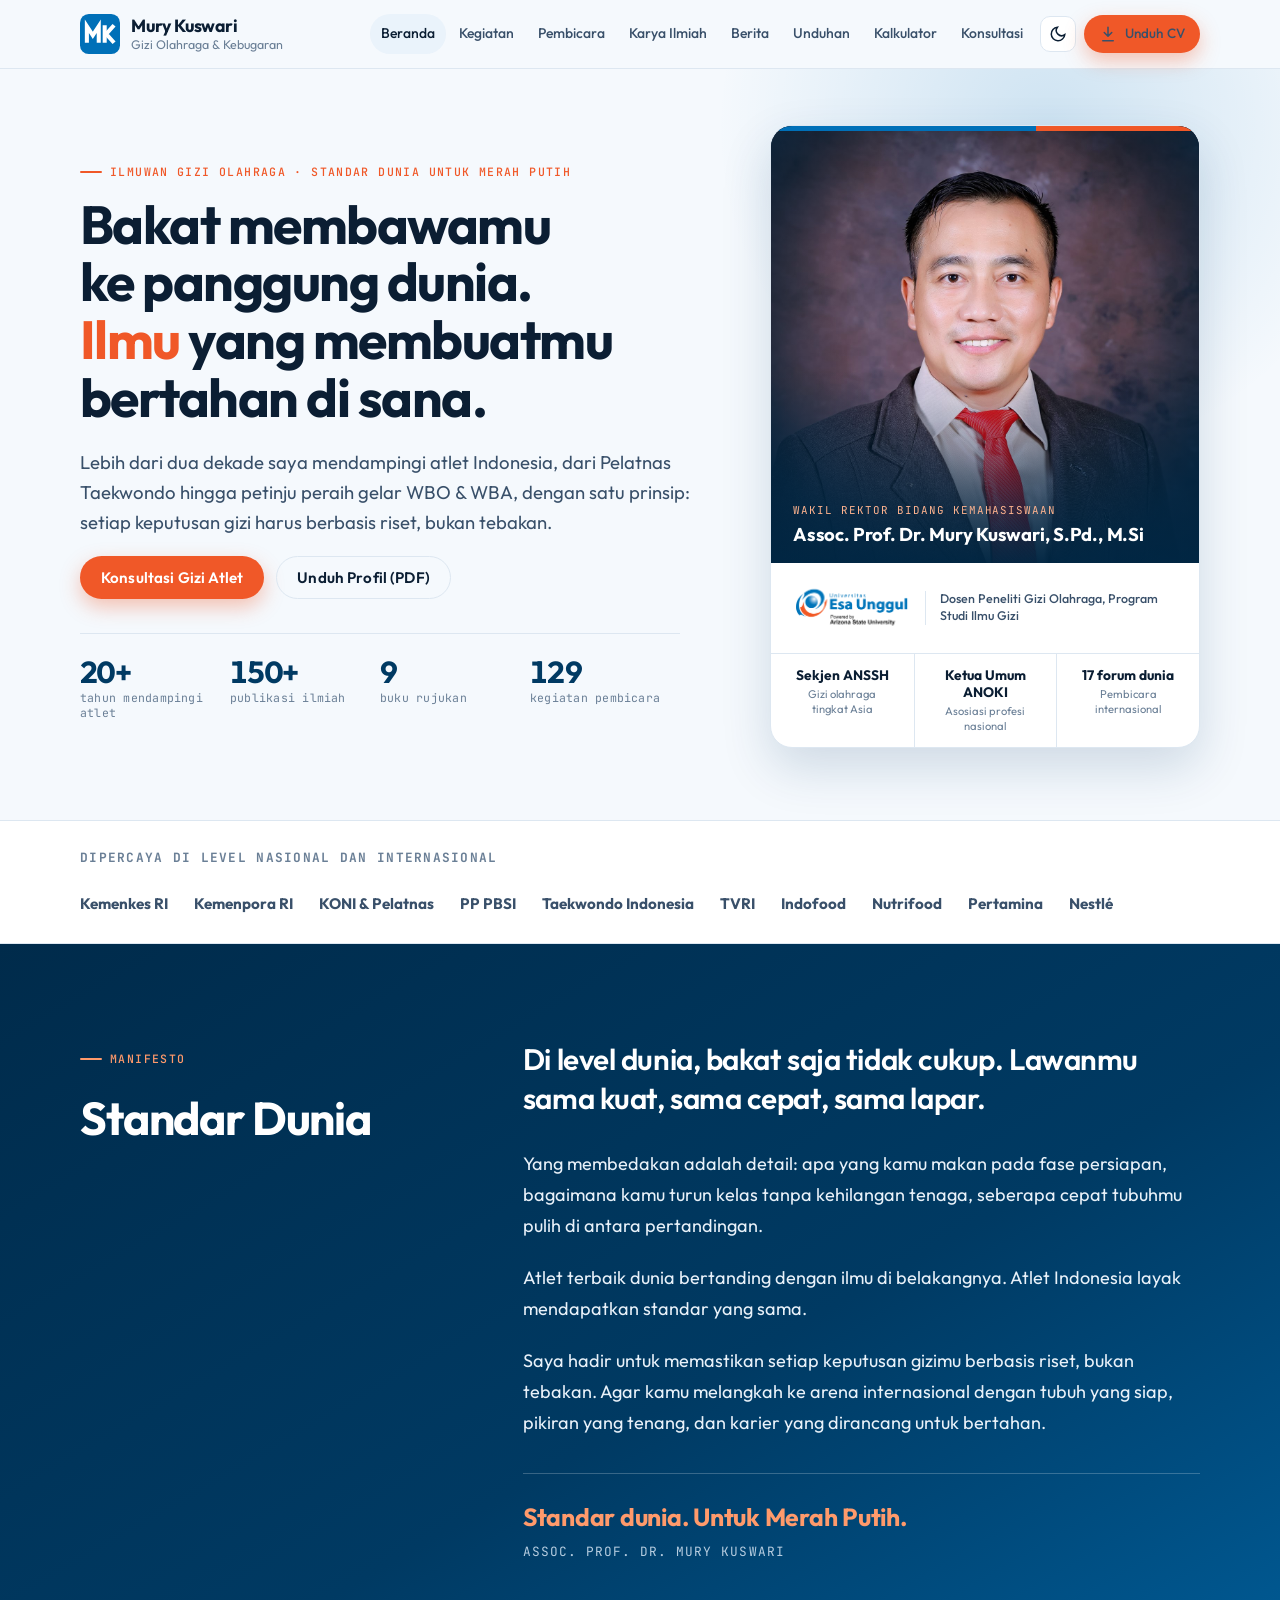
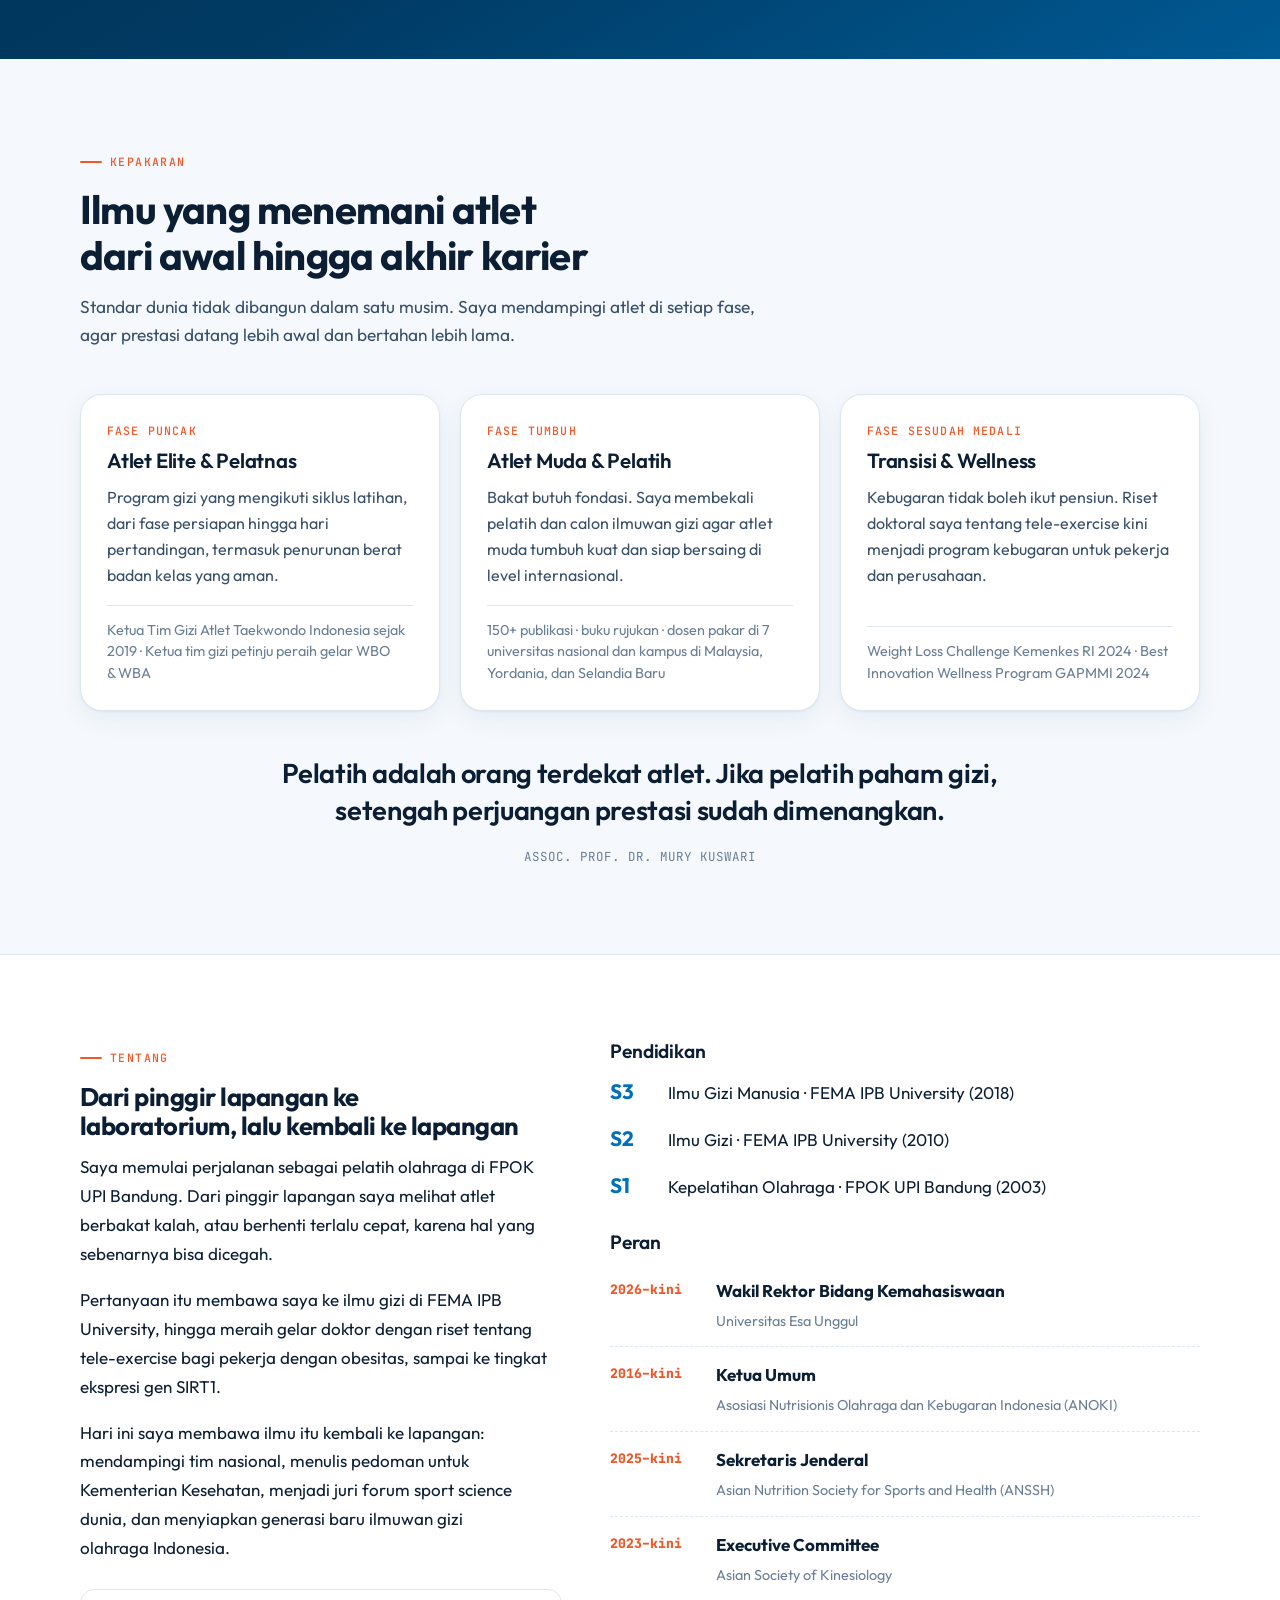
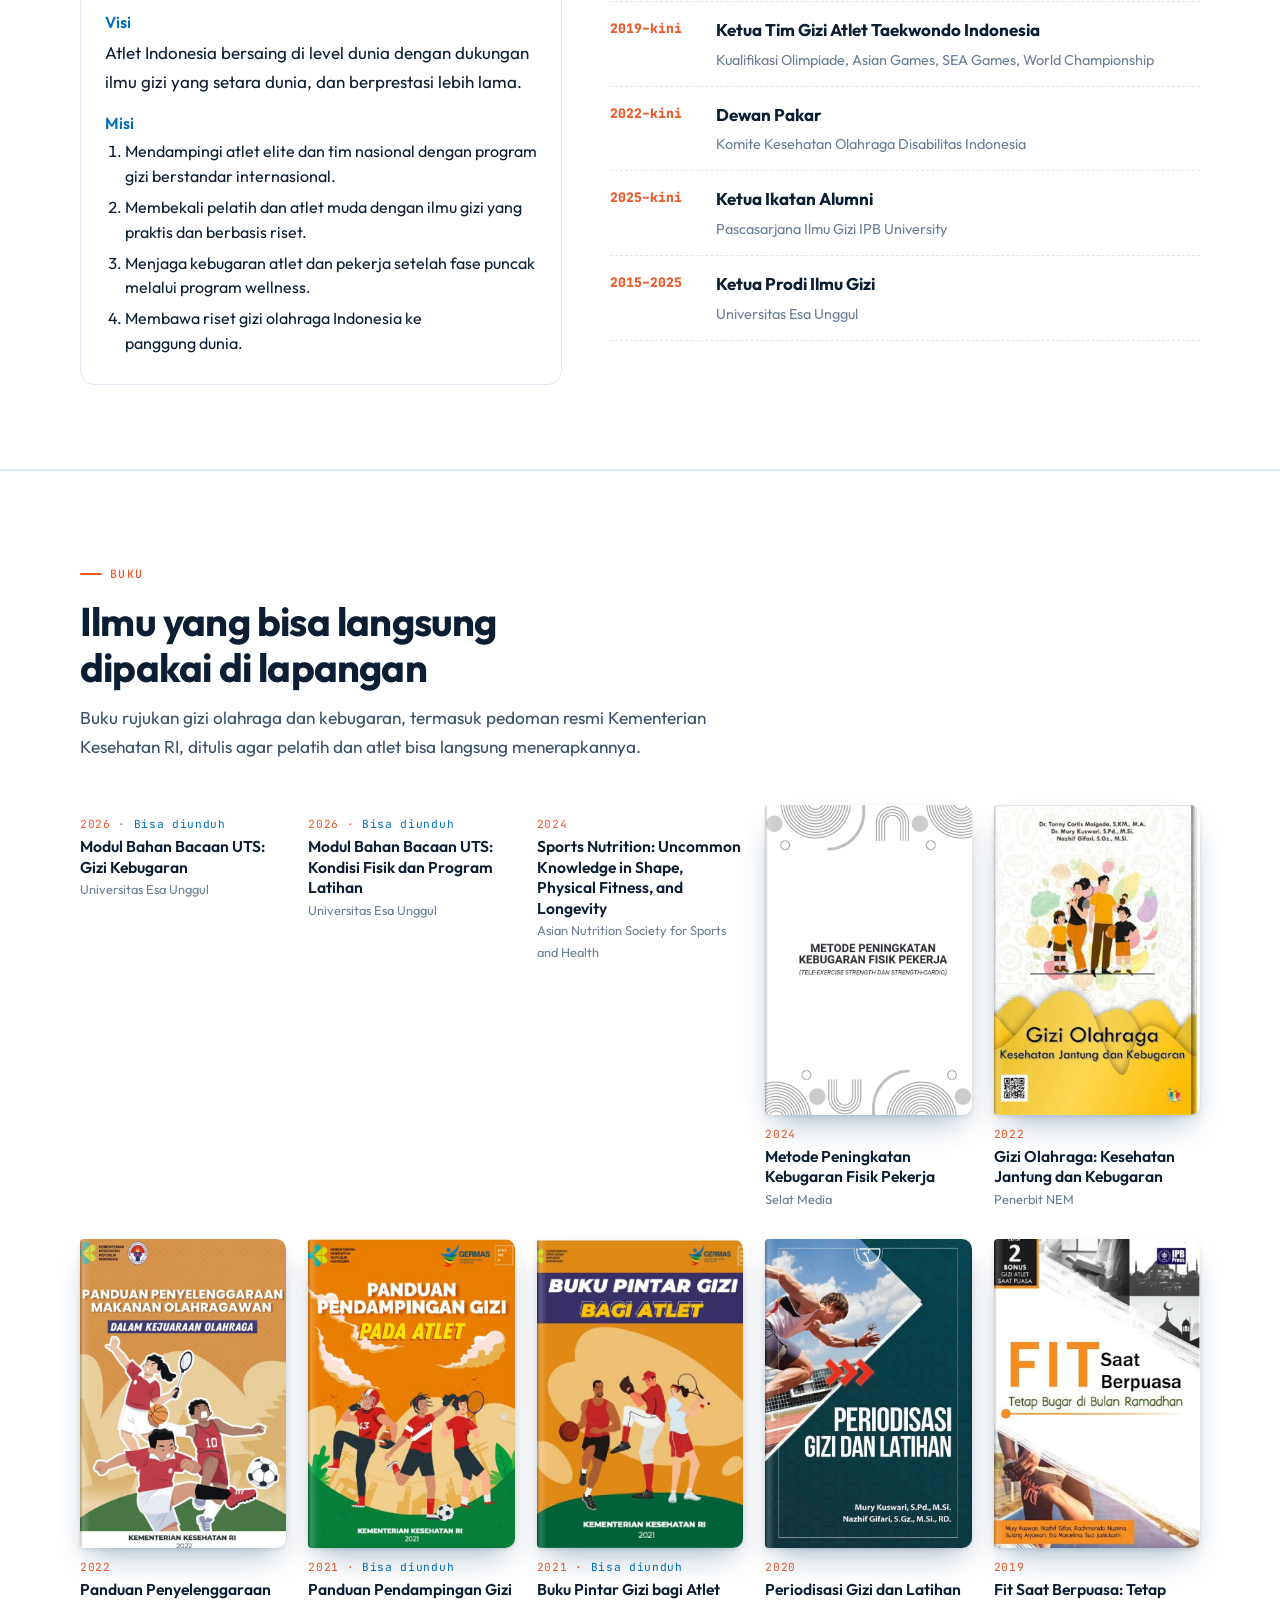
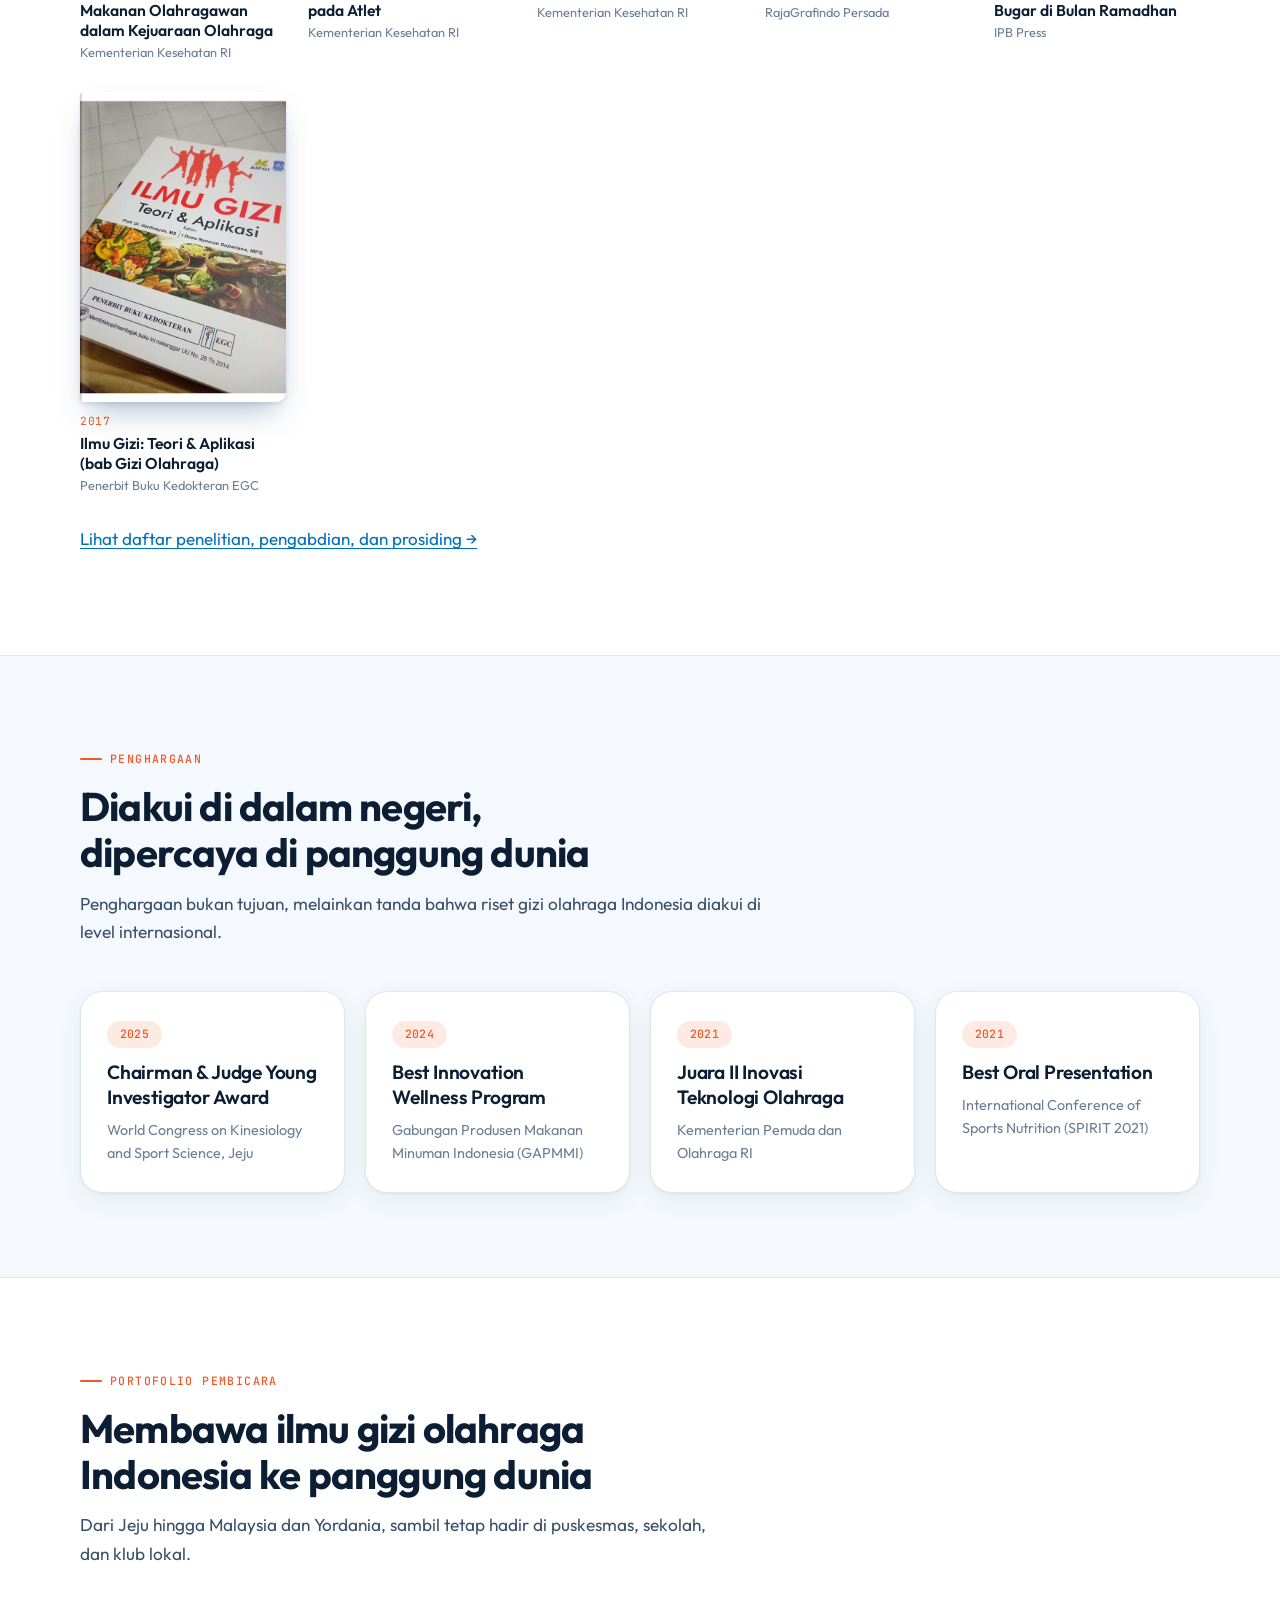
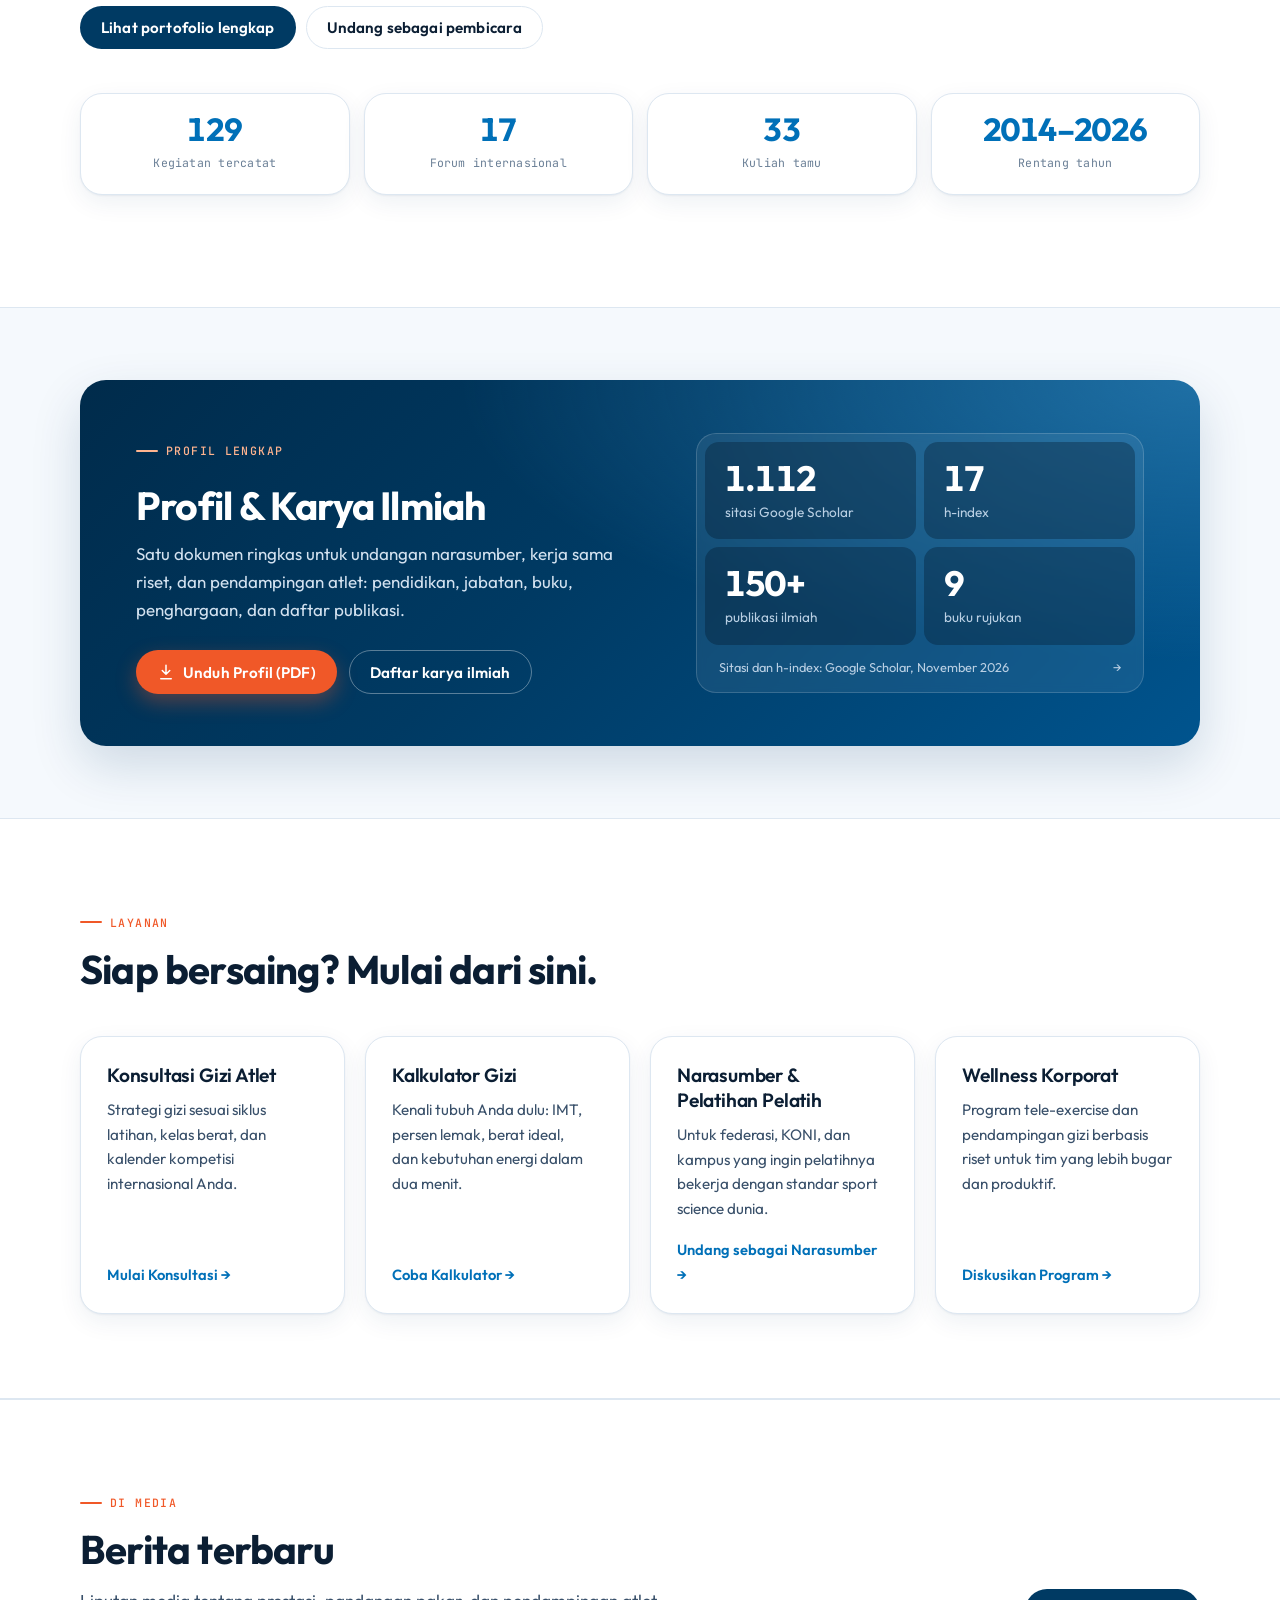
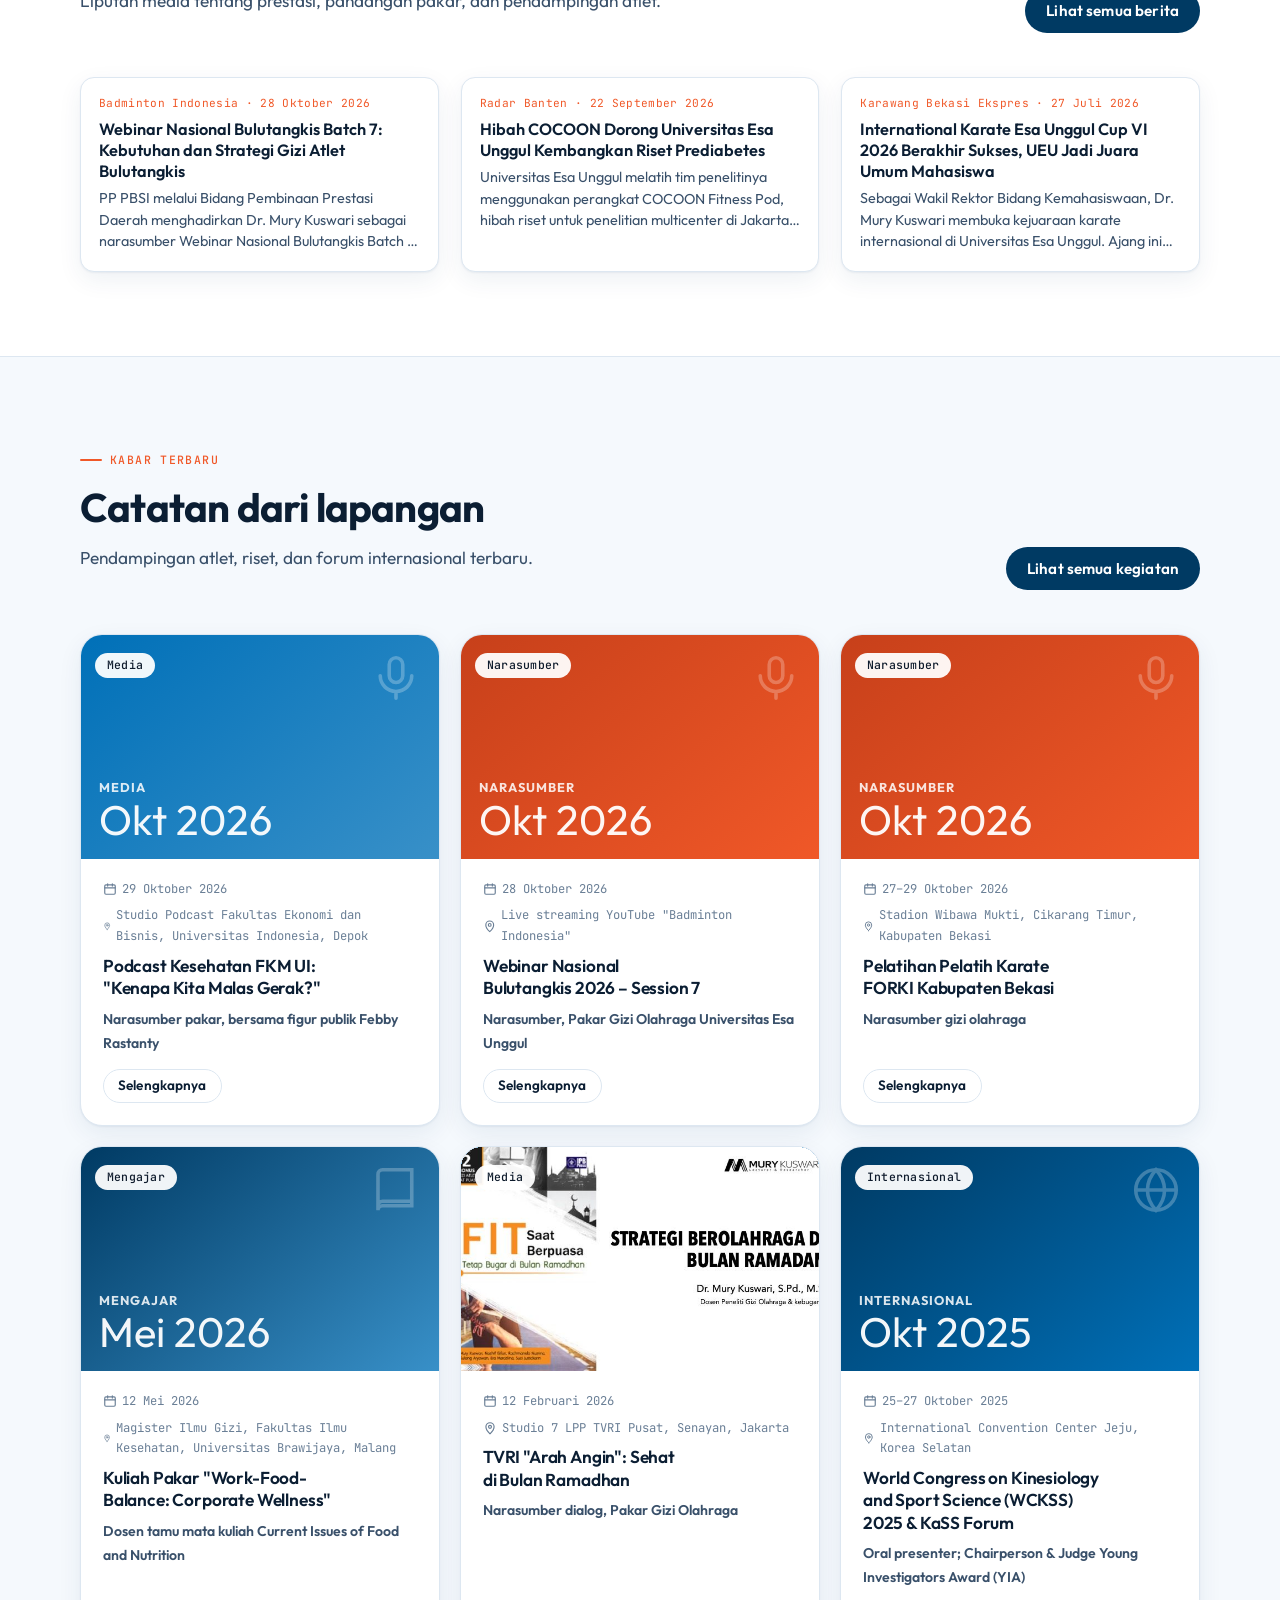
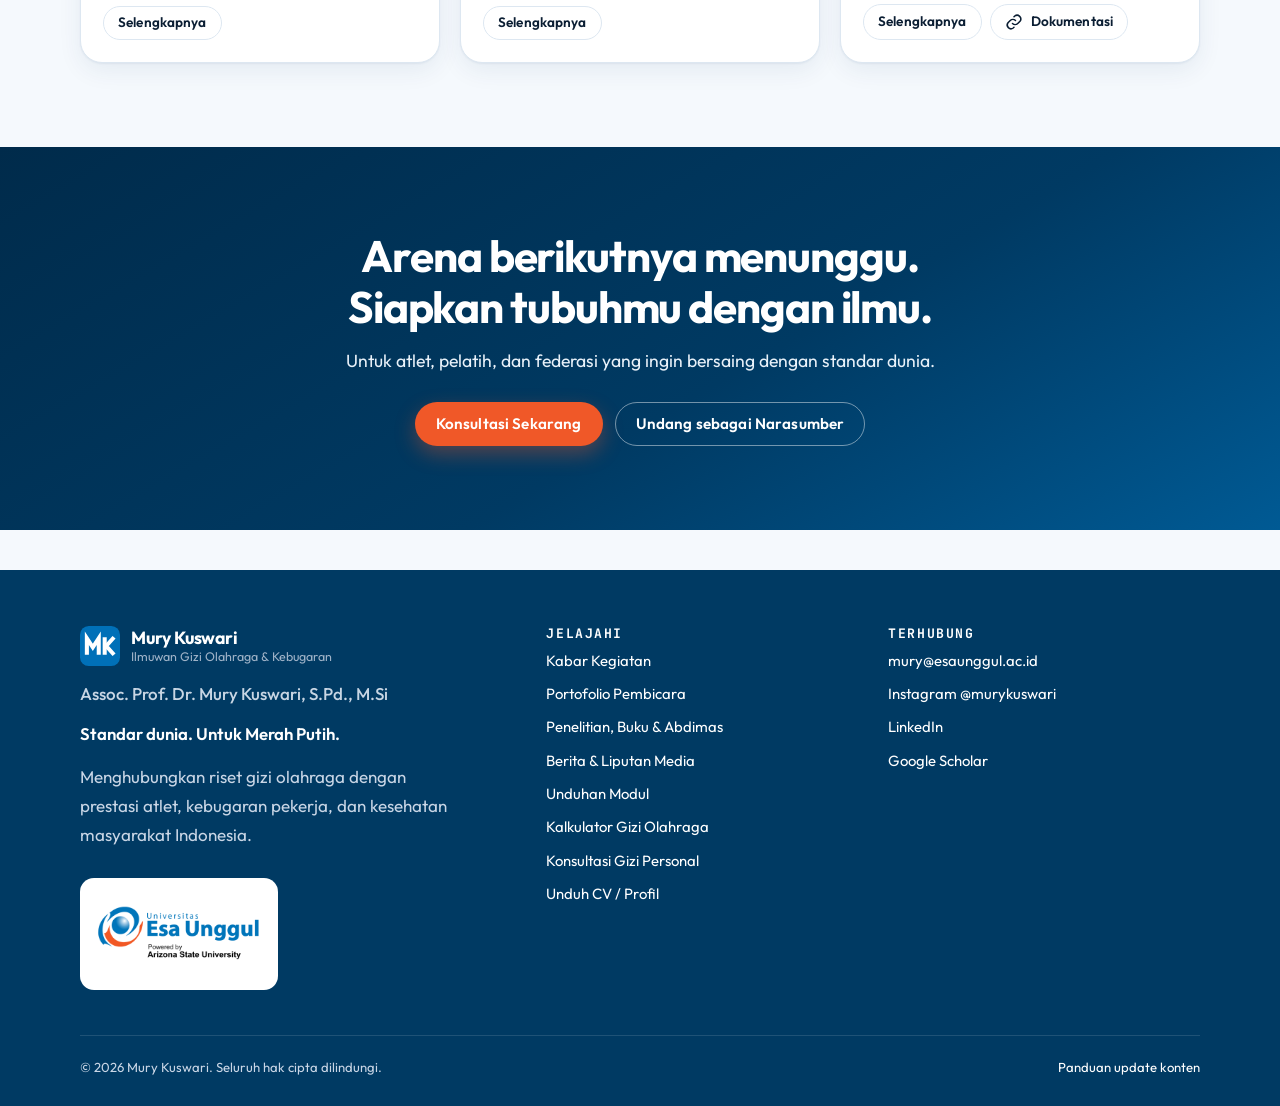
==== commit 52356012: "Rapikan bagian Profil dan Karya Ilmiah di beranda Co-Authored-By: Claude Opus 5.5 <noreply@anthropic" ====
--- a/index.html
+++ b/index.html
@@ -17,7 +17,7 @@
   <link rel="preconnect" href="https://fonts.googleapis.com">
   <link rel="preconnect" href="https://fonts.gstatic.com" crossorigin>
   <link href="https://fonts.googleapis.com/css2?family=Outfit:wght@300;400;500;600;700;800&family=JetBrains+Mono:wght@400;500&display=swap" rel="stylesheet">
-  <link rel="stylesheet" href="assets/css/style.css?v=2026o">
+  <link rel="stylesheet" href="assets/css/style.css?v=2026s">
   <script type="application/ld+json">
   {
     "@context": "https://schema.org",
@@ -233,14 +233,14 @@
     </section>
 
     <!-- CV BAND -->
-    <section style="padding-top:0" id="cv">
+    <section id="cv">
       <div class="wrap">
         <div class="cv-band reveal">
-          <div style="position:relative;z-index:1">
-            <span class="eyebrow" style="color:#ffb98f">Profil Lengkap</span>
+          <div class="cv-teks">
+            <span class="eyebrow">Profil Lengkap</span>
             <h2>Profil &amp; Karya Ilmiah</h2>
-            <p>CV lengkap dan daftar 150+ publikasi.</p>
-            <div style="display:flex;gap:12px;flex-wrap:wrap">
+            <p>Satu dokumen ringkas untuk undangan narasumber, kerja sama riset, dan pendampingan atlet: pendidikan, jabatan, buku, penghargaan, dan daftar publikasi.</p>
+            <div class="cv-aksi">
               <a class="btn btn-primary" data-cv href="#">
                 <svg viewBox="0 0 24 24" fill="none" stroke="currentColor" stroke-width="2" stroke-linecap="round" stroke-linejoin="round"><path d="M12 3v12M7 10l5 5 5-5M5 21h14"/></svg>
                 Unduh Profil (PDF)
@@ -248,12 +248,13 @@
               <a class="btn btn-ghost" href="publikasi.html">Daftar karya ilmiah</a>
             </div>
           </div>
-          <ul>
-            <li>Pendidikan S1–S3 dan riwayat jabatan</li>
-            <li>Penulis buku gizi olahraga dan kebugaran</li>
-            <li>Penelitian terbaru dan 150+ publikasi</li>
-            <li>Penghargaan nasional dan internasional</li>
-          </ul>
+          <div class="cv-panel">
+            <div class="cv-angka" id="cv-angka"></div>
+            <a class="cv-sumber" href="https://scholar.google.com/citations?user=Z8e0i-0AAAAJ&amp;hl=en" target="_blank" rel="noopener">
+              <span id="cv-sumber">Google Scholar</span>
+              <span aria-hidden="true">→</span>
+            </a>
+          </div>
         </div>
       </div>
     </section>
@@ -338,6 +339,16 @@
       const intl = (window.PEMBICARA || []).filter((r) => r[2] === "I").length;
       if (intl) document.getElementById("hc-intl").textContent = intl + " forum dunia";
 
+      const cvAngka = document.getElementById("cv-angka");
+      if (cvAngka) {
+        cvAngka.innerHTML = `
+          <div><strong>${st.sitasi.toLocaleString("id-ID")}</strong><span>sitasi Google Scholar</span></div>
+          <div><strong>${st.hIndex}</strong><span>h-index</span></div>
+          <div><strong>150+</strong><span>publikasi ilmiah</span></div>
+          <div><strong>${(window.BUKU || []).filter((b) => !/^Modul/.test(b.judul)).length}</strong><span>buku rujukan</span></div>`;
+        document.getElementById("cv-sumber").textContent = "Sitasi dan h-index: Google Scholar, " + st.diperbarui;
+      }
+
       document.getElementById("books").innerHTML = MK.shelfHtml(window.BUKU || []);
 
       const sp = window.PEMBICARA || [];
--- a/assets/css/style.css
+++ b/assets/css/style.css
@@ -945,3 +945,140 @@
 .pg-paket-aksi b { font-size: 1rem; color: var(--navy); }
 .pg-bayar { display: grid; grid-template-columns: minmax(0, 1fr) auto auto; gap: 8px; align-items: center; font-size: .85rem; padding: 6px 0; border-bottom: 1px solid var(--line); }
 .db-paid { background: #d8f8ea; color: #087a4d; }
+.pg-tanya { display: grid; gap: 8px; margin-bottom: 6px; }
+.pg-tanya select, .pg-tanya textarea { font-size: .85rem; padding: 8px 10px; }
+.pg-tq { border: 1px solid var(--line); border-radius: 12px; padding: 10px 12px; margin-bottom: 8px; background: var(--surface); }
+.pg-tq-h { display: flex; justify-content: space-between; gap: 8px; align-items: flex-start; font-size: .86rem; }
+.pg-tq-h .badge { font-size: .68rem; white-space: nowrap; }
+.pg-tq-isi { font-size: .84rem; color: var(--ink-2); margin: 6px 0; white-space: pre-line; max-height: 7.5em; overflow: auto; }
+.pg-tq-cat { font-size: .82rem; margin: 6px 0; padding: 6px 8px; border-radius: 8px; background: var(--orange-soft); }
+.pg-tq-jwb summary { cursor: pointer; font-weight: 700; font-size: .86rem; color: var(--green); }
+.pg-tq-jwb p { font-size: .86rem; margin: 6px 0 0; }
+.db-tanya-head { display: flex; justify-content: space-between; align-items: center; gap: 10px; flex-wrap: wrap; }
+.db-seg { width: auto; }
+.db-seg button { flex: none; padding: 7px 12px; font-size: .82rem; }
+.db-tq { border: 1px solid var(--line); border-left: 5px solid var(--orange); border-radius: 14px; padding: 14px 16px; margin-bottom: 12px; display: grid; gap: 6px; background: var(--surface); }
+.db-tq-h { display: flex; justify-content: space-between; gap: 10px; align-items: flex-start; flex-wrap: wrap; }
+.db-tq-isi { margin: 0; color: var(--ink-2); white-space: pre-line; }
+.db-putus, .db-jawab { display: grid; gap: 8px; padding: 12px; border-radius: 12px; background: var(--surface-2); }
+.db-harga { display: grid; grid-template-columns: minmax(0, 2fr) minmax(0, 2fr) minmax(0, 1fr); gap: 8px; }
+.db-harga[hidden] { display: none; }
+.db-harga .note { grid-column: 1 / -1; }
+@media (max-width: 700px) { .db-harga { grid-template-columns: minmax(0, 1fr); } }
+.db-jawab .note { display: inline; }
+
+/* ---------- Proyek riset (publikasi.html) ---------- */
+.pj { margin: 6px 0 44px; }
+.pj-head { display: grid; grid-template-columns: 1.2fr 1fr; gap: 24px; align-items: end; margin-bottom: 26px; }
+.pj-head h2 { font-size: clamp(1.5rem, 3vw, 2rem); margin: 6px 0 8px; }
+.pj-head p { color: var(--ink-2); margin: 0; }
+.pj-sum { display: grid; grid-template-columns: repeat(2, minmax(0,1fr)); gap: 10px; }
+.pj-sum div { background: var(--surface); border: 1px solid var(--line); border-radius: var(--radius); padding: 12px 14px; }
+.pj-sum strong { display: block; font-size: 1.25rem; color: var(--blue); font-variant-numeric: tabular-nums; letter-spacing: -.02em; }
+.pj-sum span { font-family: var(--mono); font-size: .7rem; color: var(--muted); }
+.pj-line { list-style: none; margin: 0; padding: 0 0 0 30px; position: relative; }
+.pj-line::before { content: ""; position: absolute; left: 9px; top: 8px; bottom: 8px; width: 3px; border-radius: 3px;
+  background: linear-gradient(#06d6a0, #118ab2 33%, #f05828 50%, #ffd166 66%, #8338ec 83%, #ef476f); opacity: .55; }
+.pj-item { position: relative; margin-bottom: 26px; }
+.pj-dot { position: absolute; left: -30px; top: 18px; width: 21px; height: 21px; border-radius: 50%;
+  background: linear-gradient(135deg, var(--c1), var(--c2)); box-shadow: 0 0 0 5px var(--bg); }
+.pj-card { background: var(--surface); border: 1px solid var(--line); border-radius: var(--radius-lg); overflow: hidden; box-shadow: var(--shadow); transition: transform .2s, box-shadow .2s; }
+.pj-card:hover { transform: translateY(-2px); box-shadow: var(--shadow-lg); }
+.pj-band { display: flex; justify-content: space-between; align-items: center; gap: 10px; padding: 14px 22px;
+  background: linear-gradient(120deg, var(--c1), var(--c2)); color: #fff; }
+.pj-yr { font-family: var(--mono); font-weight: 600; font-size: 1.05rem; letter-spacing: .02em; text-shadow: 0 1px 2px rgba(0,0,0,.25); }
+.pj-st { font-size: .74rem; font-weight: 600; padding: 4px 10px; border-radius: 99px; background: rgba(0,0,0,.22); }
+.pj-st.on { background: #fff; color: #0b6b52; }
+.pj-st.on::before { content: ""; display: inline-block; width: 7px; height: 7px; border-radius: 50%; background: #06d6a0; margin-right: 6px; animation: pjPulse 1.6s infinite; }
+@keyframes pjPulse { 50% { opacity: .3; } }
+.pj-body { padding: 20px 22px 22px; }
+.pj-body h3 { font-size: 1.35rem; margin: 0 0 4px; }
+.pj-official { font-size: .84rem; font-style: italic; color: var(--muted); margin: 0 0 10px; }
+.pj-lead { font-size: 1.02rem; color: var(--ink); font-weight: 500; margin: 0 0 14px; }
+.pj-fund { display: flex; flex-wrap: wrap; gap: 10px; margin-bottom: 12px; }
+.pj-fund div { flex: 1 1 200px; border-radius: var(--radius); padding: 10px 14px;
+  background: color-mix(in srgb, var(--c1) 12%, var(--surface)); border: 1px solid color-mix(in srgb, var(--c1) 30%, transparent); }
+.pj-fund span { display: block; font-size: .76rem; color: var(--ink-2); }
+.pj-fund strong { font-size: 1.12rem; color: var(--ink); }
+.pj-meta { display: flex; flex-wrap: wrap; gap: 6px 18px; font-size: .86rem; color: var(--ink-2); margin-bottom: 10px; }
+.pj-meta b { font-family: var(--mono); font-weight: 500; font-size: .7rem; text-transform: uppercase; letter-spacing: .08em; color: var(--muted); margin-right: 4px; }
+.pj-mitra { display: flex; flex-wrap: wrap; gap: 6px; margin-bottom: 14px; }
+.pj-mitra span { font-size: .8rem; font-weight: 600; padding: 5px 11px; border-radius: 99px; background: var(--surface-2); color: var(--ink); border: 1px solid var(--line); }
+.pj-desc { color: var(--ink-2); line-height: 1.65; margin: 0 0 16px; }
+.pj-hi { display: grid; grid-template-columns: repeat(auto-fit, minmax(110px, 1fr)); gap: 8px; margin-bottom: 18px; }
+.pj-hi div { text-align: center; padding: 10px 6px; border-radius: 12px; background: var(--bg); border: 1px dashed var(--line); }
+.pj-hi strong { display: block; font-size: 1.15rem; color: color-mix(in srgb, var(--c1) 70%, var(--ink)); font-variant-numeric: tabular-nums; }
+.pj-hi span { font-size: .74rem; color: var(--muted); }
+.pj-body h4 { font-family: var(--mono); font-weight: 500; font-size: .72rem; text-transform: uppercase; letter-spacing: .12em; color: var(--muted); margin: 0 0 8px; }
+.pj-out { list-style: none; padding: 0; margin: 0 0 12px; display: grid; grid-template-columns: repeat(3, minmax(0,1fr)); gap: 10px; }
+.pj-out li { display: flex; gap: 10px; align-items: flex-start; padding: 12px; border-radius: var(--radius); border: 1px solid var(--line); background: var(--surface); }
+.pj-out svg { width: 34px; height: 34px; flex: none; padding: 7px; border-radius: 10px; color: #fff; background: linear-gradient(135deg, var(--c1), var(--c2)); }
+.pj-out strong { display: block; font-size: 1.2rem; line-height: 1.1; color: var(--ink); }
+.pj-out b { display: block; font-size: .84rem; color: var(--ink); }
+.pj-out span { display: block; font-size: .78rem; color: var(--muted); line-height: 1.4; margin-top: 2px; }
+.pj-rel { margin-top: 6px; border-top: 1px solid var(--line); padding-top: 10px; }
+.pj-rel summary { cursor: pointer; font-weight: 600; color: var(--blue); font-size: .9rem; }
+.pj-rel ol { margin: 10px 0 0; padding-left: 0; list-style: none; display: grid; gap: 6px; }
+.pj-rel li { font-size: .86rem; color: var(--ink-2); display: grid; grid-template-columns: 44px 1fr; }
+.pj-rel li > span { font-family: var(--mono); font-size: .76rem; color: var(--muted); padding-top: 2px; }
+.pj-rel li em { color: var(--muted); grid-column: 2; }
+.pj-rel a { color: var(--ink); }
+.pj-links { margin-top: 12px; display: flex; gap: 8px; flex-wrap: wrap; }
+@media (max-width: 820px) { .pj-head { grid-template-columns: 1fr; } .pj-out { grid-template-columns: 1fr; } }
+@media (max-width: 520px) { .pj-line { padding-left: 0; } .pj-line::before, .pj-dot { display: none; } .pj-body { padding: 16px; } .pj-band { padding: 12px 16px; } }
+@media print { .pj-card { box-shadow: none; break-inside: avoid; } .pj-rel { display: none; } }
+
+/* ---------- Bayar ke e-wallet (konsultasi) ---------- */
+.pg-bayar-btn { display: flex; flex-wrap: wrap; gap: 6px; justify-content: flex-end; }
+.pg-dompet { margin-top: 10px; padding: 12px; border-radius: 12px; border: 1px solid var(--line); background: var(--bg); }
+.pg-dompet-l { margin: 0; font-size: .84rem; color: var(--ink-2); }
+.pg-nominal { display: flex; align-items: baseline; gap: 10px; margin: 2px 0 4px; }
+.pg-nominal strong { font-size: 1.6rem; letter-spacing: -.02em; color: var(--navy); font-variant-numeric: tabular-nums; }
+.pg-nominal strong::after { content: ""; }
+.pg-dompet-list { display: grid; grid-template-columns: repeat(auto-fit, minmax(150px, 1fr)); gap: 8px; margin: 10px 0; }
+.pg-dompet-i { display: flex; flex-direction: column; gap: 2px; padding: 10px 12px; border-radius: 12px; background: var(--surface); border: 1px solid var(--line); border-top: 4px solid var(--blue); }
+.pg-dw-gopay { border-top-color: #00aa13; } .pg-dw-dana { border-top-color: #118eea; } .pg-dw-linkaja { border-top-color: #e82529; }
+.pg-dw-ovo { border-top-color: #4c3494; } .pg-dw-shopeepay { border-top-color: #ee4d2d; }
+.pg-dompet-n { font-weight: 800; font-size: .9rem; }
+.pg-dompet-no { font-family: var(--mono); font-size: 1rem; color: var(--ink); }
+.pg-dompet-i small { color: var(--muted); font-size: .76rem; }
+.pg-dompet-i .dl-link { align-self: flex-start; font-size: .78rem; }
+.pg-qris { margin: 8px 0; text-align: center; }
+.pg-qris img { width: 100%; max-width: 240px; border-radius: 12px; background: #fff; padding: 8px; border: 1px solid var(--line); }
+.pg-qris figcaption { font-size: .76rem; color: var(--muted); margin-top: 4px; }
+.pg-konfirmasi { display: grid; gap: 8px; margin-top: 10px; padding-top: 10px; border-top: 1px dashed var(--line); }
+.pg-konfirmasi h5 { margin: 0; font-size: .88rem; }
+.pg-konfirmasi label { display: grid; gap: 4px; font-size: .8rem; color: var(--ink-2); font-weight: 600; }
+.pg-konfirmasi button { justify-self: start; }
+.pg-dompet-ok { font-size: .84rem; margin: 8px 0 0; padding: 8px 10px; border-radius: 8px; background: var(--blue-soft); color: var(--ink); }
+/* Dashboard: verifikasi pembayaran e-wallet */
+.db-bsum { display: grid; grid-template-columns: repeat(auto-fit, minmax(140px, 1fr)); gap: 10px; margin-bottom: 14px; }
+.db-bsum div { padding: 10px 12px; border-radius: 12px; background: var(--bg); border: 1px solid var(--line); }
+.db-bsum strong { display: block; font-size: 1.15rem; font-variant-numeric: tabular-nums; }
+.db-bsum span { font-size: .74rem; color: var(--muted); }
+.db-bsum .warn { border-color: var(--orange); background: var(--orange-soft); }
+.db-verif { display: grid; gap: 10px; margin-bottom: 14px; }
+.db-vc { display: grid; grid-template-columns: 1fr auto; gap: 8px 14px; padding: 12px; border-radius: 12px; border: 2px solid var(--orange); background: var(--surface); }
+.db-vc .rp { font-size: 1.35rem; font-weight: 800; color: var(--navy); font-variant-numeric: tabular-nums; }
+.db-vc .rp em { font-style: normal; background: #ffd166; color: #0b1e33; border-radius: 4px; padding: 0 3px; }
+.db-vc-act { grid-column: 1 / -1; display: flex; flex-wrap: wrap; gap: 8px; align-items: center; }
+.db-vc-act input { flex: 1 1 200px; }
+@media (max-width: 520px) { .db-vc { grid-template-columns: 1fr; } }
+/* ===== Bagian Profil & Karya Ilmiah (versi rapi) ===== */
+#cv { padding: 72px 0; }
+.cv-band { grid-template-columns: minmax(0, 1.15fr) minmax(0, 1fr); gap: 44px; padding: 52px 56px; border-radius: 26px;
+  background: radial-gradient(120% 140% at 100% 0%, rgba(56, 144, 200, .55), transparent 55%), linear-gradient(135deg, #002b4b 0%, #003a63 45%, #00548e 100%); box-shadow: var(--shadow-lg); }
+.cv-band::after { display: none; }
+.cv-band .eyebrow { color: #ffb48f; }
+.cv-band h2 { font-size: clamp(1.8rem, 3.2vw, 2.45rem); margin: 8px 0 12px; }
+.cv-band .cv-teks p { color: #d3e2f0; font-size: 1.06rem; line-height: 1.65; max-width: 50ch; margin-bottom: 26px; }
+.cv-aksi { display: flex; flex-wrap: wrap; gap: 12px; }
+.cv-panel { background: rgba(255, 255, 255, .07); border: 1px solid rgba(255, 255, 255, .16); border-radius: 20px; padding: 8px; backdrop-filter: blur(4px); }
+.cv-angka { display: grid; grid-template-columns: repeat(2, minmax(0, 1fr)); gap: 8px; }
+.cv-angka div { background: rgba(0, 25, 45, .35); border-radius: 14px; padding: 18px 20px; }
+.cv-angka strong { display: block; color: #fff; font-size: clamp(1.7rem, 3vw, 2.2rem); font-weight: 700; line-height: 1.05; letter-spacing: -.02em; font-variant-numeric: tabular-nums; }
+.cv-angka span { display: block; margin-top: 6px; color: #b9cfe3; font-size: .85rem; line-height: 1.35; }
+.cv-sumber { display: flex; justify-content: space-between; align-items: center; gap: 10px; padding: 12px 14px 6px; color: #b9cfe3; font-size: .8rem; text-decoration: none; }
+.cv-sumber:hover { color: #fff; }
+@media (max-width: 860px) { .cv-band { grid-template-columns: minmax(0, 1fr); gap: 28px; padding: 34px 22px; } #cv { padding: 52px 0; } }
+@media (max-width: 380px) { .cv-angka div { padding: 14px; } }
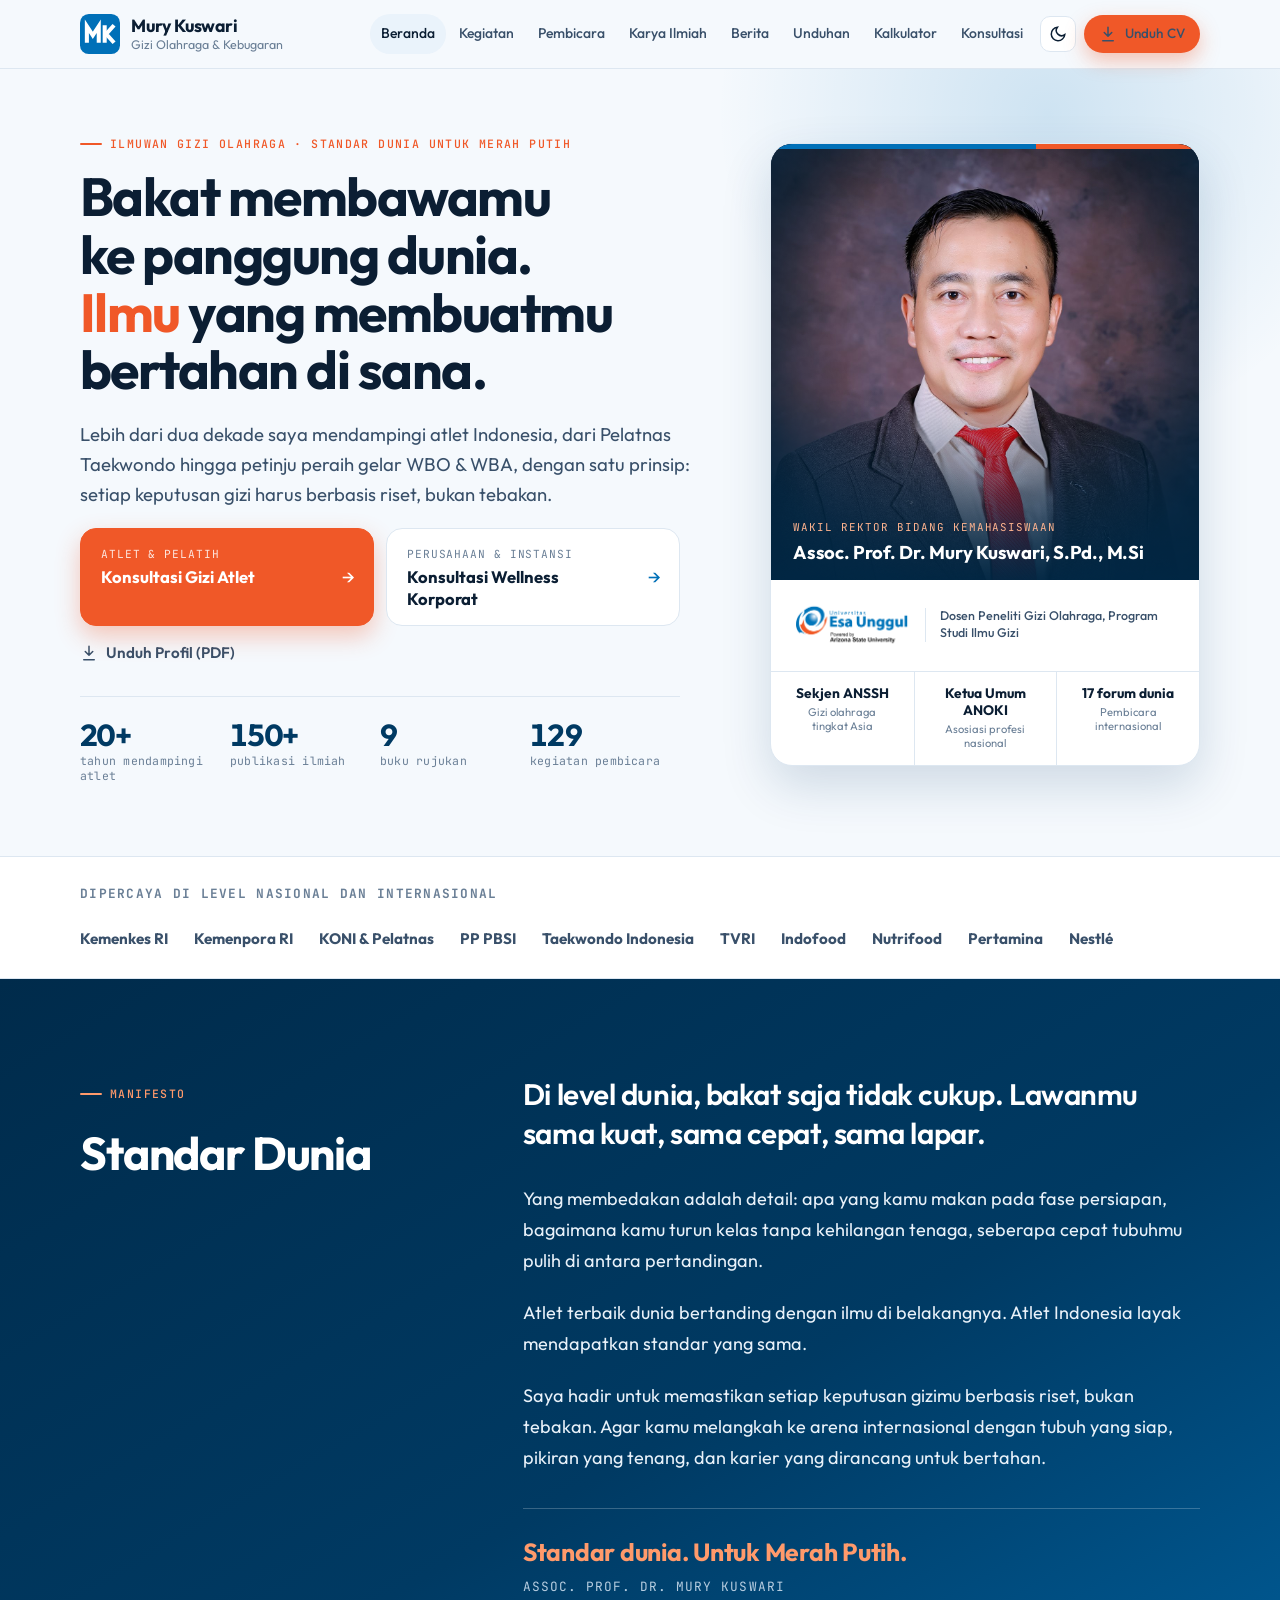
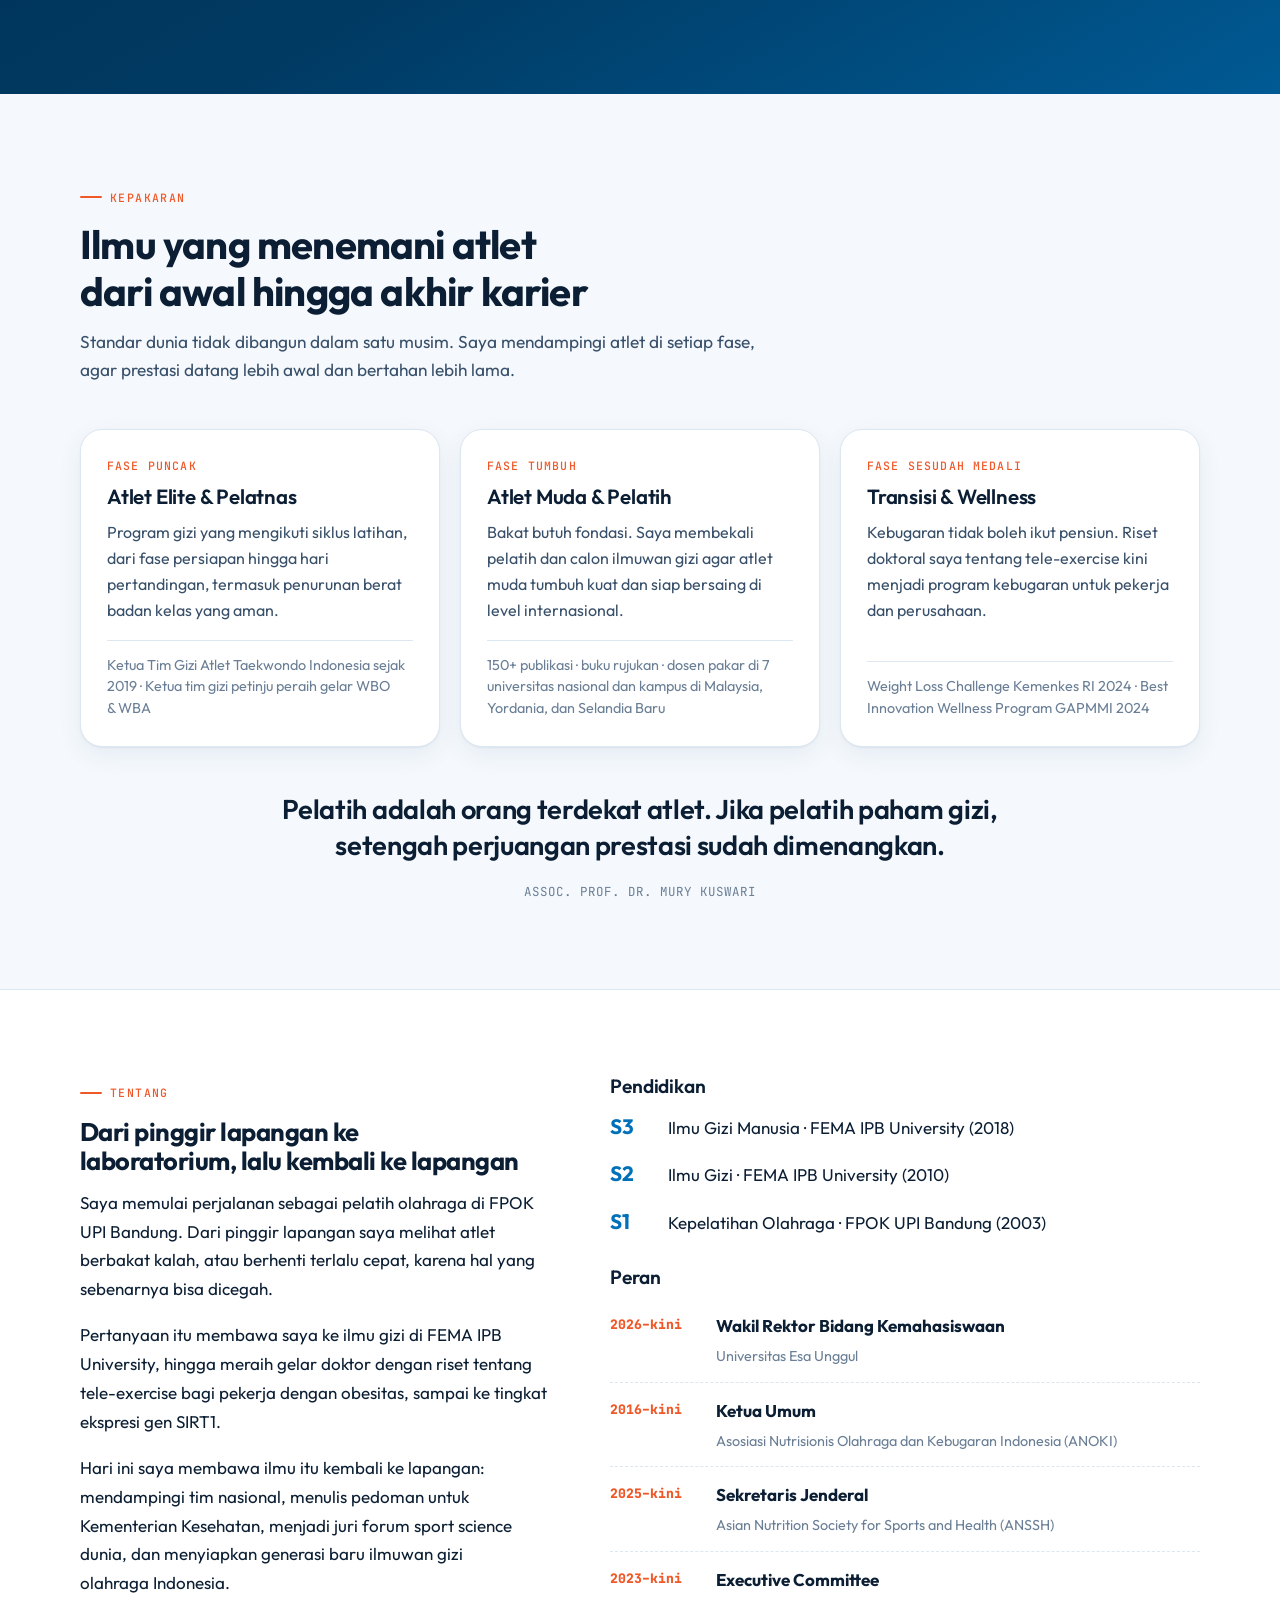
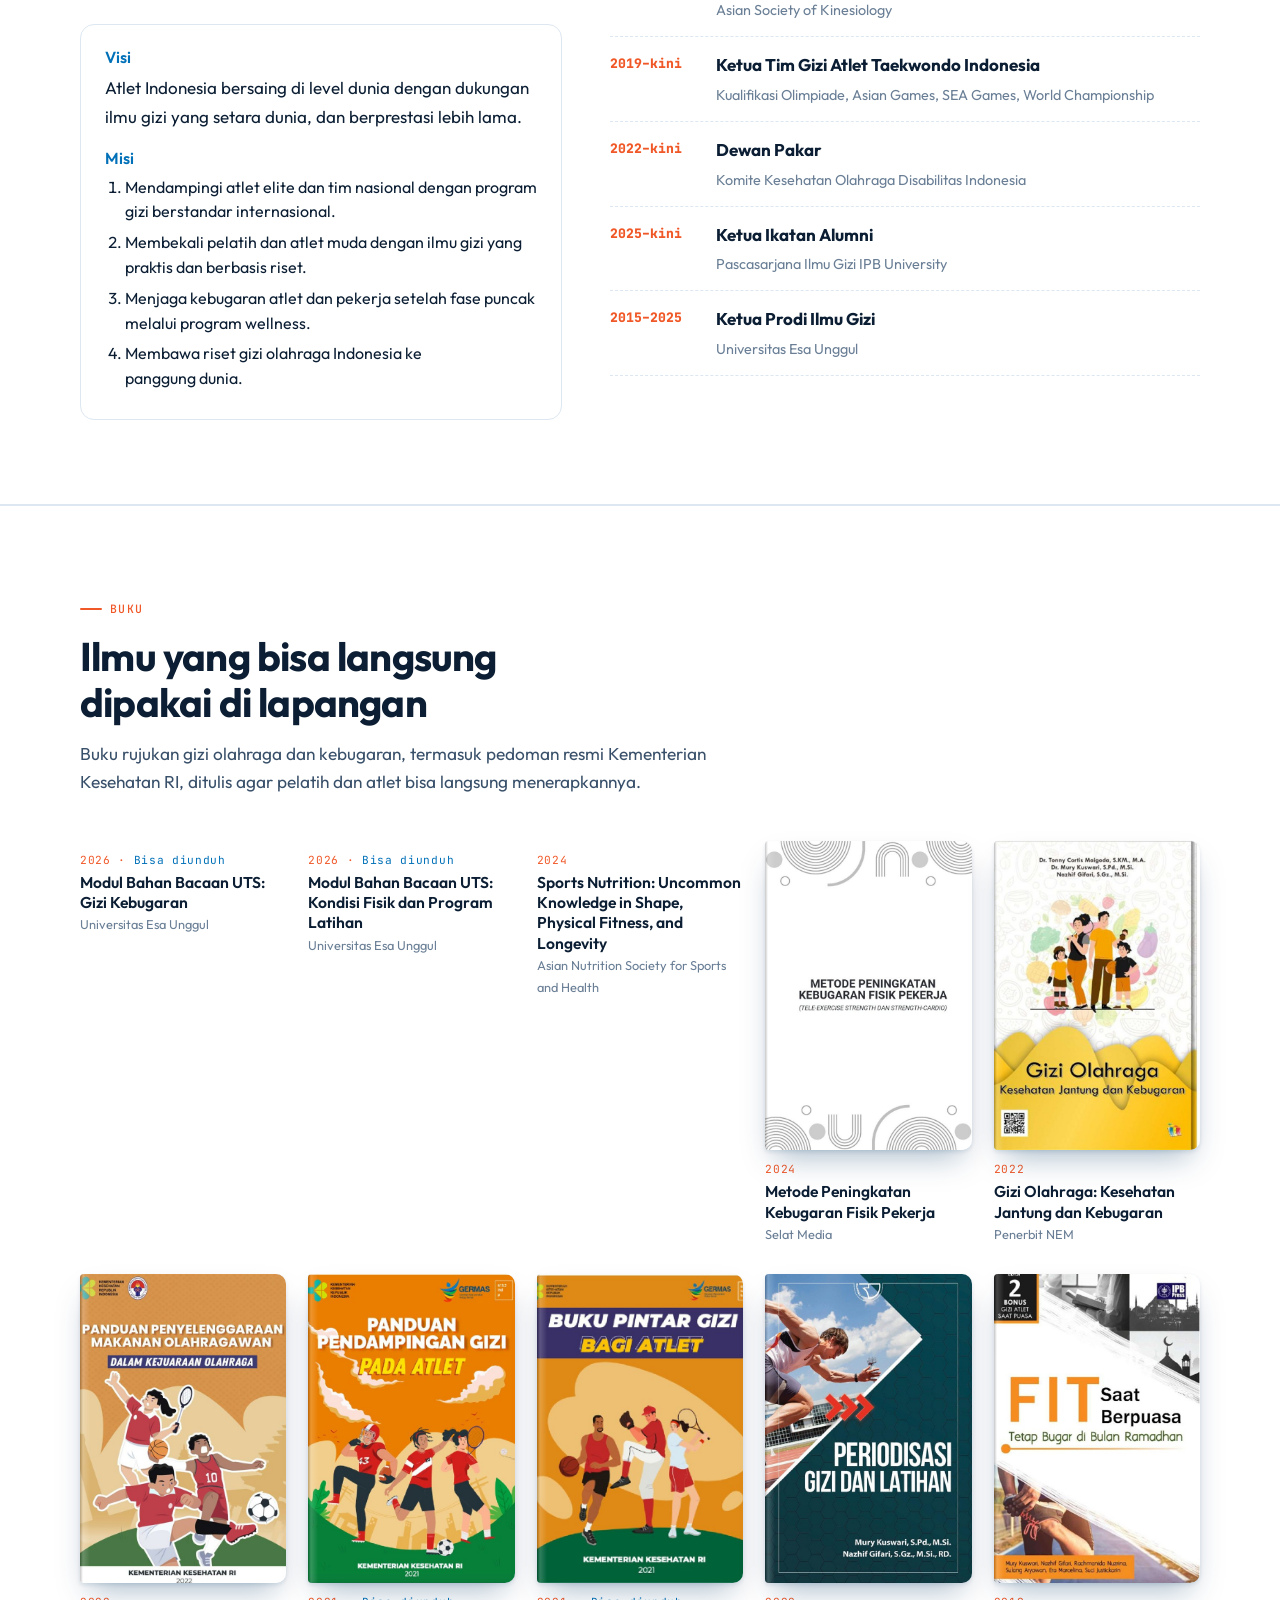
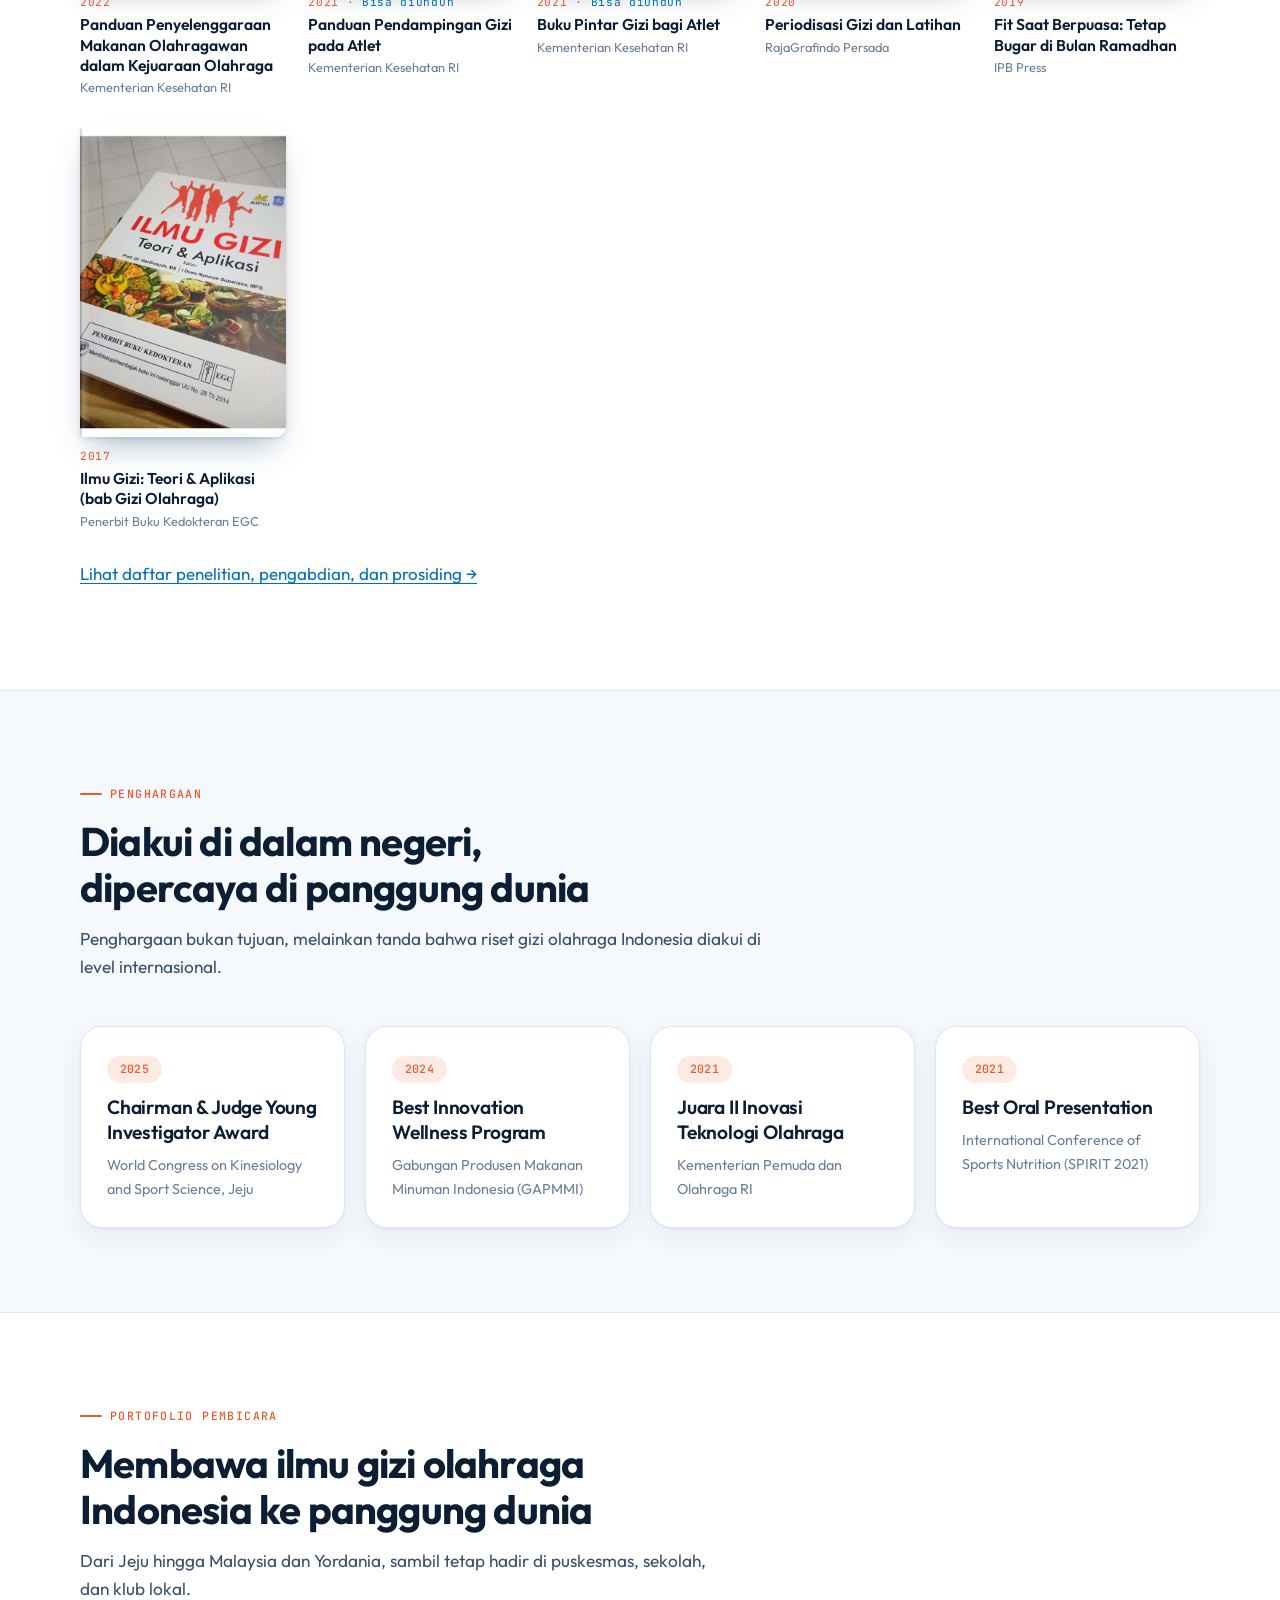
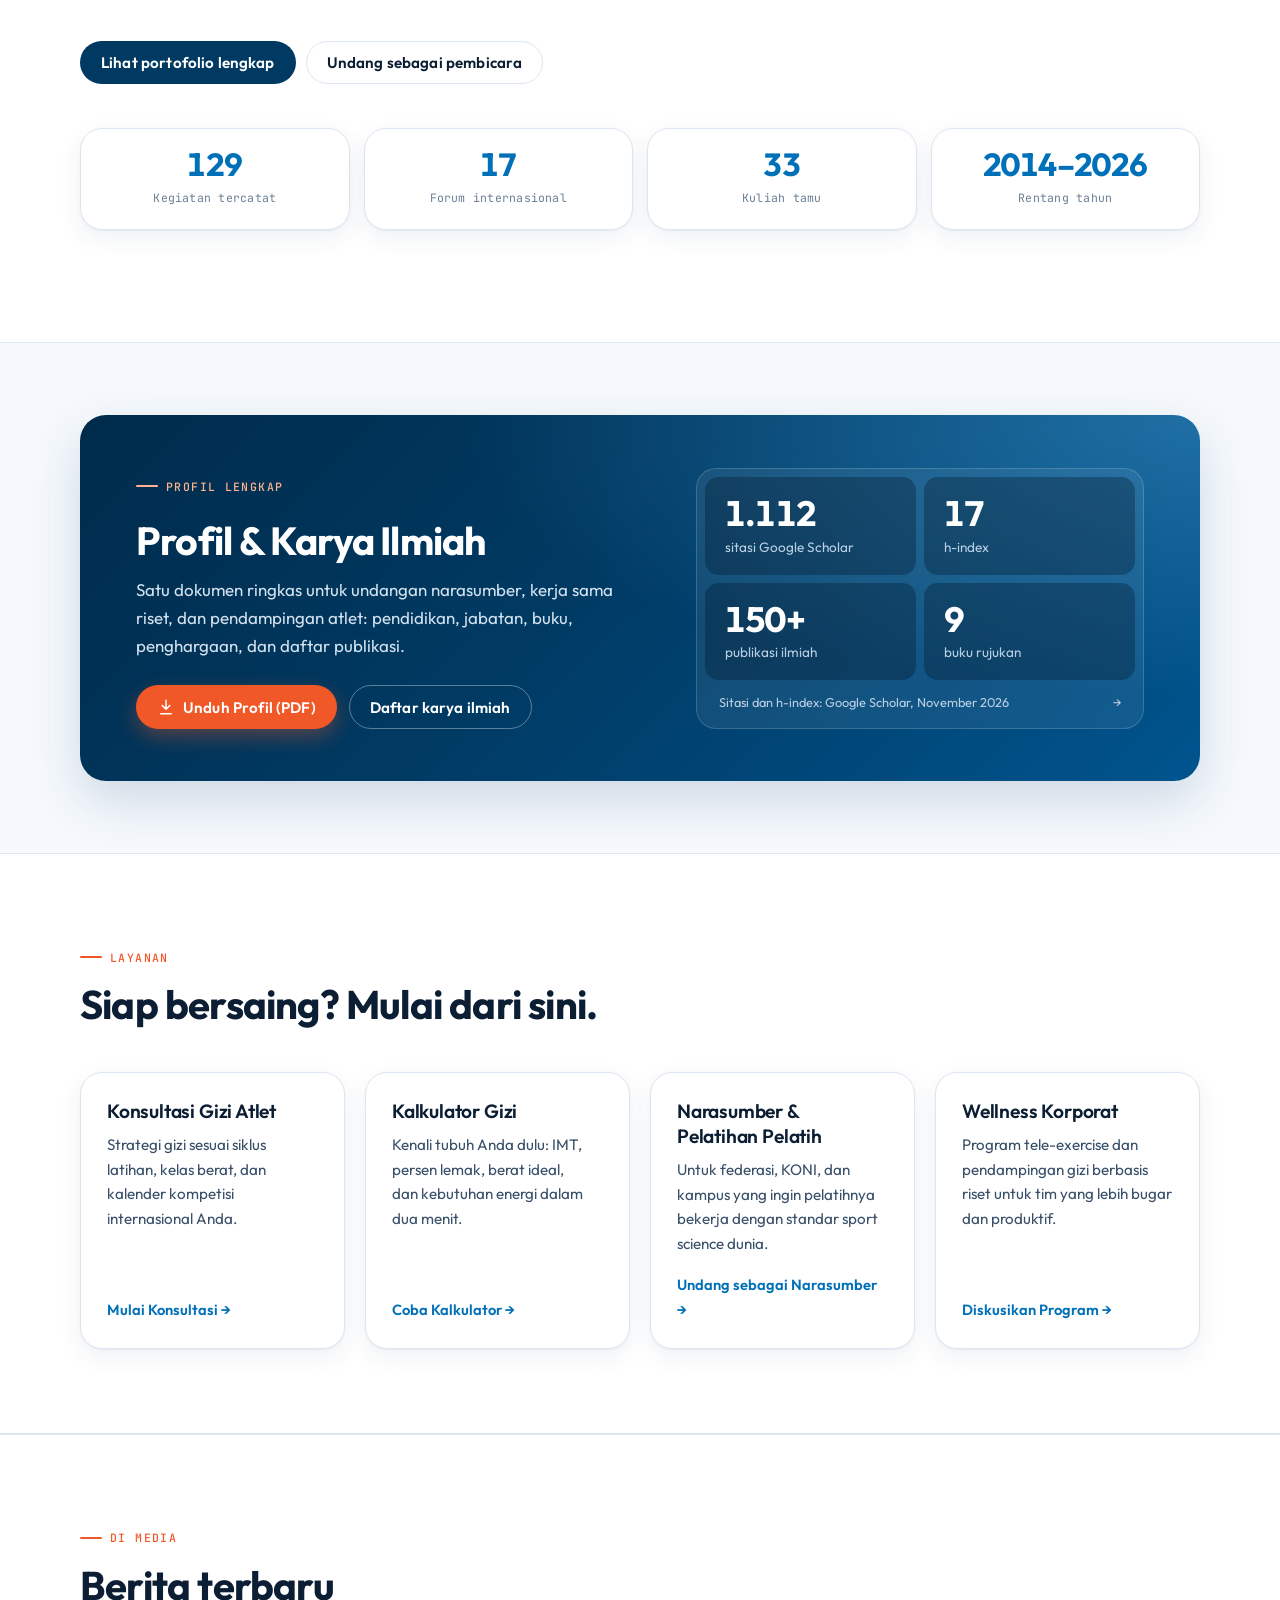
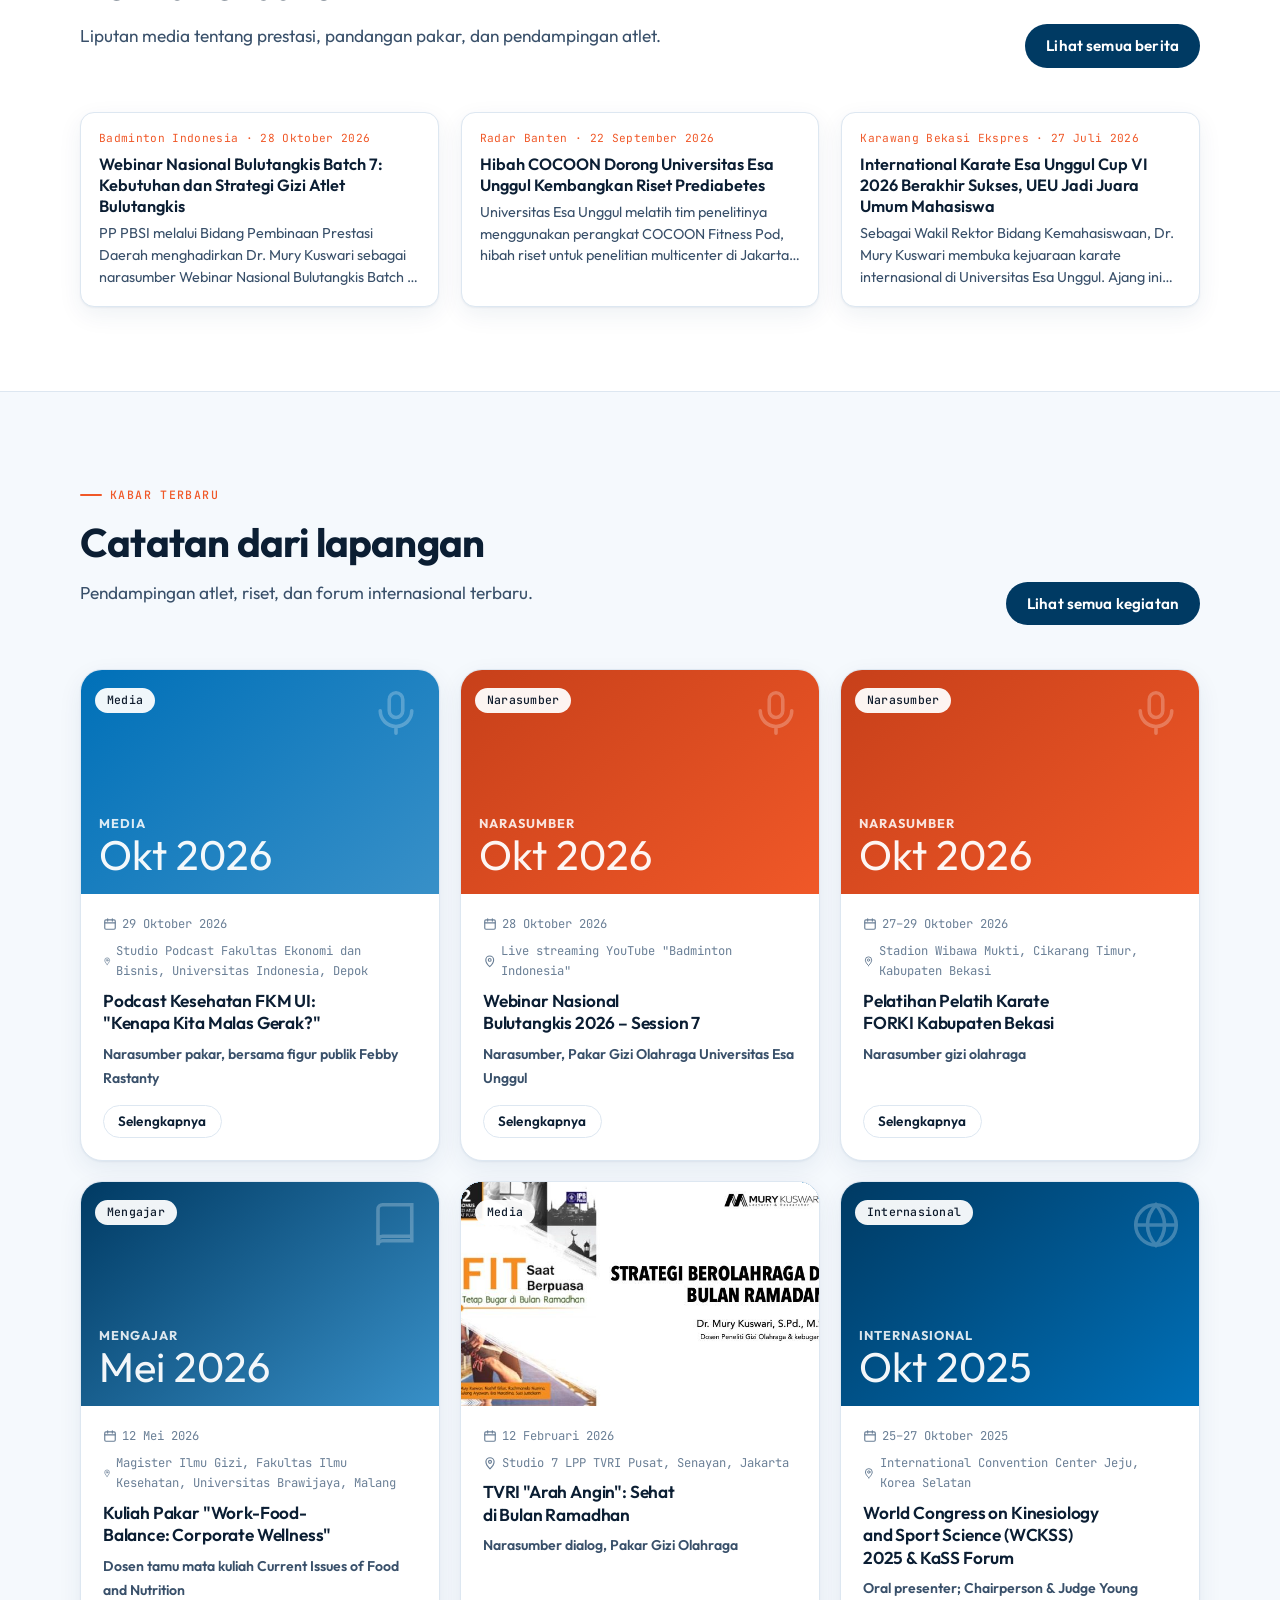
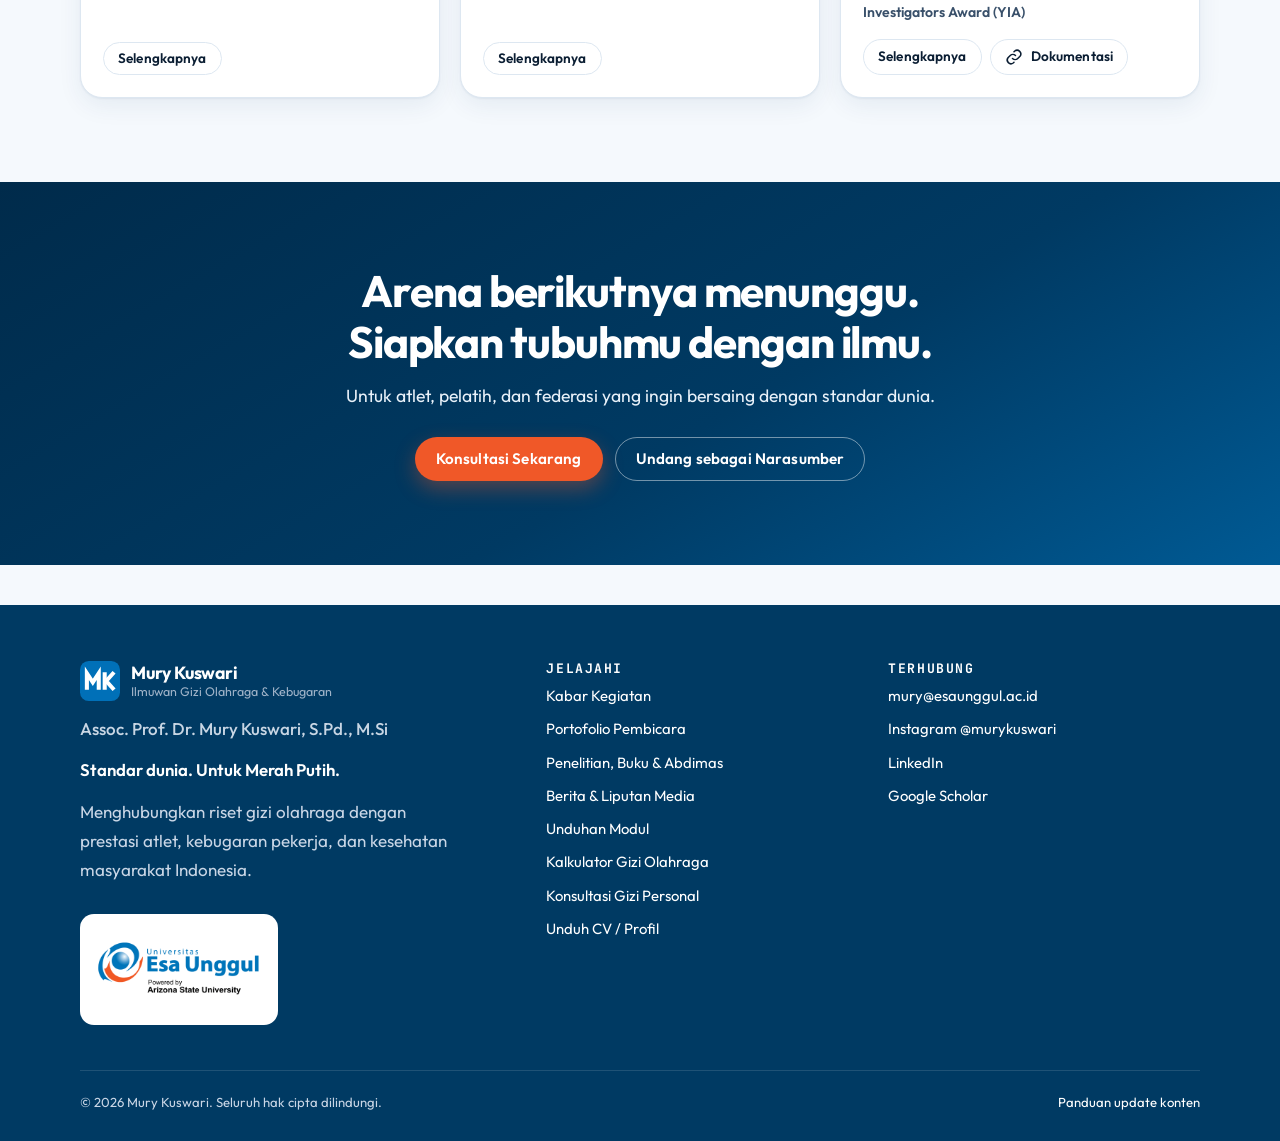
==== commit d4ecbbf2: "Tambah pilihan Konsultasi Wellness Korporat di hero beranda Co-Authored-By: Claude Opus 5.5 <noreply" ====
--- a/index.html
+++ b/index.html
@@ -17,7 +17,7 @@
   <link rel="preconnect" href="https://fonts.googleapis.com">
   <link rel="preconnect" href="https://fonts.gstatic.com" crossorigin>
   <link href="https://fonts.googleapis.com/css2?family=Outfit:wght@300;400;500;600;700;800&family=JetBrains+Mono:wght@400;500&display=swap" rel="stylesheet">
-  <link rel="stylesheet" href="assets/css/style.css?v=2026s">
+  <link rel="stylesheet" href="assets/css/style.css?v=2026t">
   <script type="application/ld+json">
   {
     "@context": "https://schema.org",
@@ -53,10 +53,22 @@
           <span class="eyebrow">Ilmuwan Gizi Olahraga · Standar Dunia untuk Merah Putih</span>
           <h1><span class="h1-line">Bakat membawamu ke panggung dunia.</span> <em>Ilmu</em> yang membuatmu bertahan di sana.</h1>
           <p class="lead">Lebih dari dua dekade saya mendampingi atlet Indonesia, dari Pelatnas Taekwondo hingga petinju peraih gelar WBO &amp; WBA, dengan satu prinsip: setiap keputusan gizi harus berbasis riset, bukan tebakan.</p>
-          <div class="hero-cta">
-            <a class="btn btn-primary" href="gizi.html#konsultasi">Konsultasi Gizi Atlet</a>
-            <a class="btn btn-ghost" data-cv href="#">Unduh Profil (PDF)</a>
-          </div>
+          <div class="hero-pilih" role="group" aria-label="Pilih jenis konsultasi">
+            <a class="pilih pilih-utama" href="konsultasi/">
+              <small>Atlet &amp; pelatih</small>
+              <b>Konsultasi Gizi Atlet</b>
+              <span class="pilih-panah" aria-hidden="true">→</span>
+            </a>
+            <a class="pilih" href="mailto:mury@esaunggul.ac.id?subject=Konsultasi%20Wellness%20Korporat&amp;body=Nama%20perusahaan%2Finstansi%3A%0AJumlah%20karyawan%3A%0ATujuan%20program%20(mis.%20menurunkan%20obesitas%2C%20kebugaran%2C%20produktivitas)%3A%0ANama%20dan%20kontak%20PIC%3A%0A">
+              <small>Perusahaan &amp; instansi</small>
+              <b>Konsultasi Wellness Korporat</b>
+              <span class="pilih-panah" aria-hidden="true">→</span>
+            </a>
+          </div>
+          <a class="hero-unduh" data-cv href="#">
+            <svg viewBox="0 0 24 24" fill="none" stroke="currentColor" stroke-width="2" stroke-linecap="round" stroke-linejoin="round" aria-hidden="true"><path d="M12 3v12M7 10l5 5 5-5M5 21h14"/></svg>
+            Unduh Profil (PDF)
+          </a>
           <div class="stats" id="hero-stats"></div>
         </div>
         <aside class="hero-card" aria-label="Profil singkat Assoc. Prof. Dr. Mury Kuswari">
@@ -267,10 +279,10 @@
           <h2>Siap bersaing? Mulai dari sini.</h2>
         </div>
         <div class="grid grid-4">
-          <a class="card layanan reveal" href="gizi.html#konsultasi"><h3>Konsultasi Gizi Atlet</h3><p>Strategi gizi sesuai siklus latihan, kelas berat, dan kalender kompetisi internasional Anda.</p><span>Mulai Konsultasi →</span></a>
+          <a class="card layanan reveal" href="konsultasi/"><h3>Konsultasi Gizi Atlet</h3><p>Strategi gizi sesuai siklus latihan, kelas berat, dan kalender kompetisi internasional Anda.</p><span>Mulai Konsultasi →</span></a>
           <a class="card layanan reveal" href="gizi.html"><h3>Kalkulator Gizi</h3><p>Kenali tubuh Anda dulu: IMT, persen lemak, berat ideal, dan kebutuhan energi dalam dua menit.</p><span>Coba Kalkulator →</span></a>
           <a class="card layanan reveal" href="mailto:mury@esaunggul.ac.id?subject=Undangan%20Narasumber"><h3>Narasumber &amp; Pelatihan Pelatih</h3><p>Untuk federasi, KONI, dan kampus yang ingin pelatihnya bekerja dengan standar sport science dunia.</p><span>Undang sebagai Narasumber →</span></a>
-          <a class="card layanan reveal" href="mailto:mury@esaunggul.ac.id?subject=Program%20Wellness%20Korporat"><h3>Wellness Korporat</h3><p>Program tele-exercise dan pendampingan gizi berbasis riset untuk tim yang lebih bugar dan produktif.</p><span>Diskusikan Program →</span></a>
+          <a class="card layanan reveal" href="mailto:mury@esaunggul.ac.id?subject=Konsultasi%20Wellness%20Korporat&amp;body=Nama%20perusahaan%2Finstansi%3A%0AJumlah%20karyawan%3A%0ATujuan%20program%20(mis.%20menurunkan%20obesitas%2C%20kebugaran%2C%20produktivitas)%3A%0ANama%20dan%20kontak%20PIC%3A%0A"><h3>Wellness Korporat</h3><p>Program tele-exercise dan pendampingan gizi berbasis riset untuk tim yang lebih bugar dan produktif.</p><span>Diskusikan Program →</span></a>
         </div>
       </div>
     </section>
@@ -311,7 +323,7 @@
         <h2>Arena berikutnya menunggu. Siapkan tubuhmu dengan ilmu.</h2>
         <p>Untuk atlet, pelatih, dan federasi yang ingin bersaing dengan standar dunia.</p>
         <div class="penutup-cta">
-          <a class="btn btn-primary" href="gizi.html#konsultasi">Konsultasi Sekarang</a>
+          <a class="btn btn-primary" href="konsultasi/">Konsultasi Sekarang</a>
           <a class="btn btn-ghost" href="mailto:mury@esaunggul.ac.id?subject=Undangan%20Narasumber">Undang sebagai Narasumber</a>
         </div>
       </div>
--- a/assets/css/style.css
+++ b/assets/css/style.css
@@ -1082,3 +1082,21 @@
 .cv-sumber:hover { color: #fff; }
 @media (max-width: 860px) { .cv-band { grid-template-columns: minmax(0, 1fr); gap: 28px; padding: 34px 22px; } #cv { padding: 52px 0; } }
 @media (max-width: 380px) { .cv-angka div { padding: 14px; } }
+
+/* ===== Pilihan konsultasi di hero ===== */
+.hero-pilih { display: grid; grid-template-columns: repeat(2, minmax(0, 1fr)); gap: 12px; max-width: 600px; margin-bottom: 14px; }
+.pilih { position: relative; display: flex; flex-direction: column; gap: 2px; padding: 16px 48px 16px 20px; border-radius: 16px; text-decoration: none;
+  color: var(--ink); background: var(--surface); border: 1.5px solid var(--line); transition: transform .15s ease, border-color .15s ease, box-shadow .15s ease; }
+.pilih:hover { transform: translateY(-2px); border-color: var(--blue); color: var(--ink); box-shadow: var(--shadow); }
+.pilih small { font-family: var(--mono); font-size: .7rem; letter-spacing: .08em; text-transform: uppercase; color: var(--muted); }
+.pilih b { font-size: 1.04rem; line-height: 1.3; font-weight: 700; }
+.pilih-panah { position: absolute; right: 18px; top: 50%; transform: translateY(-50%); font-size: 1.2rem; color: var(--blue); transition: transform .15s ease; }
+.pilih:hover .pilih-panah { transform: translate(3px, -50%); }
+.pilih-utama { background: var(--orange); border-color: var(--orange); color: #fff; box-shadow: 0 10px 24px color-mix(in srgb, var(--orange) 32%, transparent); }
+.pilih-utama:hover { background: #d9481a; border-color: #d9481a; color: #fff; }
+.pilih-utama small { color: rgba(255, 255, 255, .85); }
+.pilih-utama .pilih-panah { color: #fff; }
+.hero-unduh { display: inline-flex; align-items: center; gap: 8px; margin-bottom: 30px; font-weight: 600; font-size: .95rem; color: var(--ink-2); text-decoration: none; }
+.hero-unduh svg { width: 18px; height: 18px; }
+.hero-unduh:hover { color: var(--blue); text-decoration: underline; }
+@media (max-width: 560px) { .hero-pilih { grid-template-columns: minmax(0, 1fr); } }
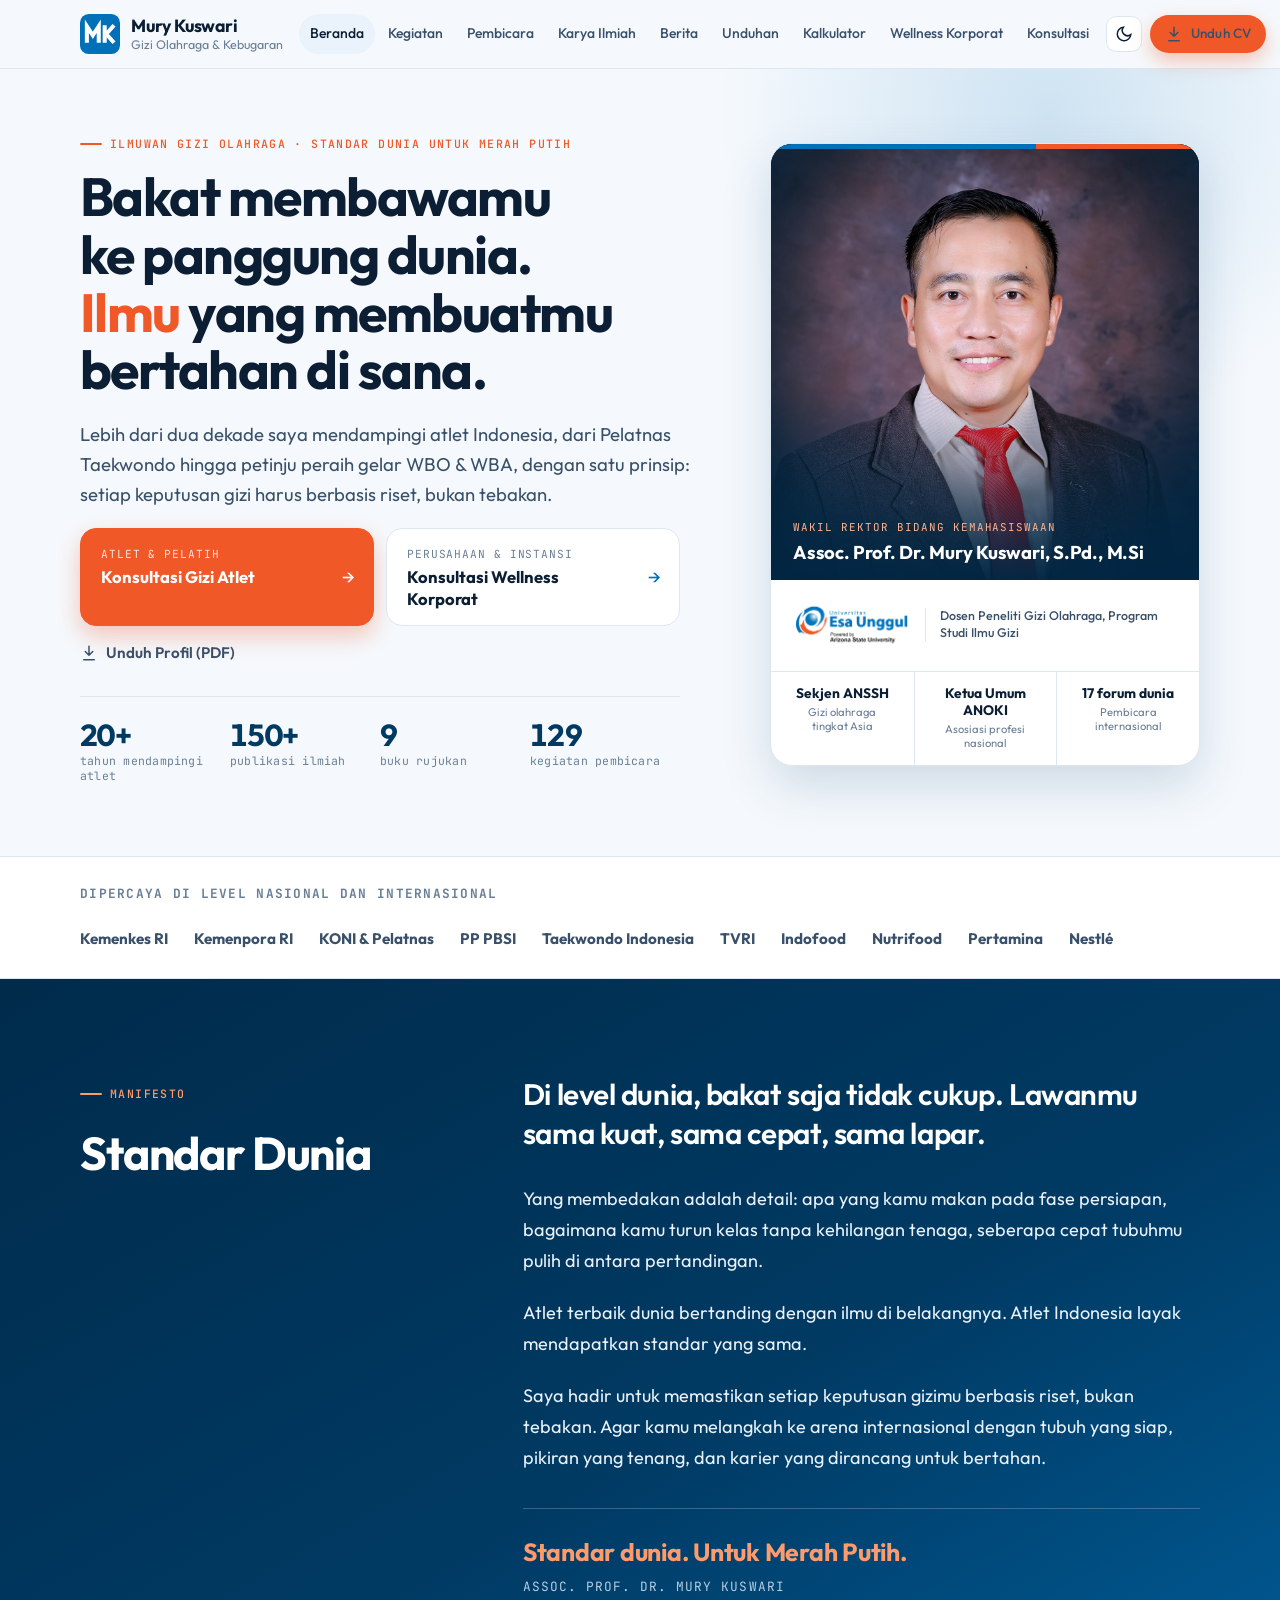
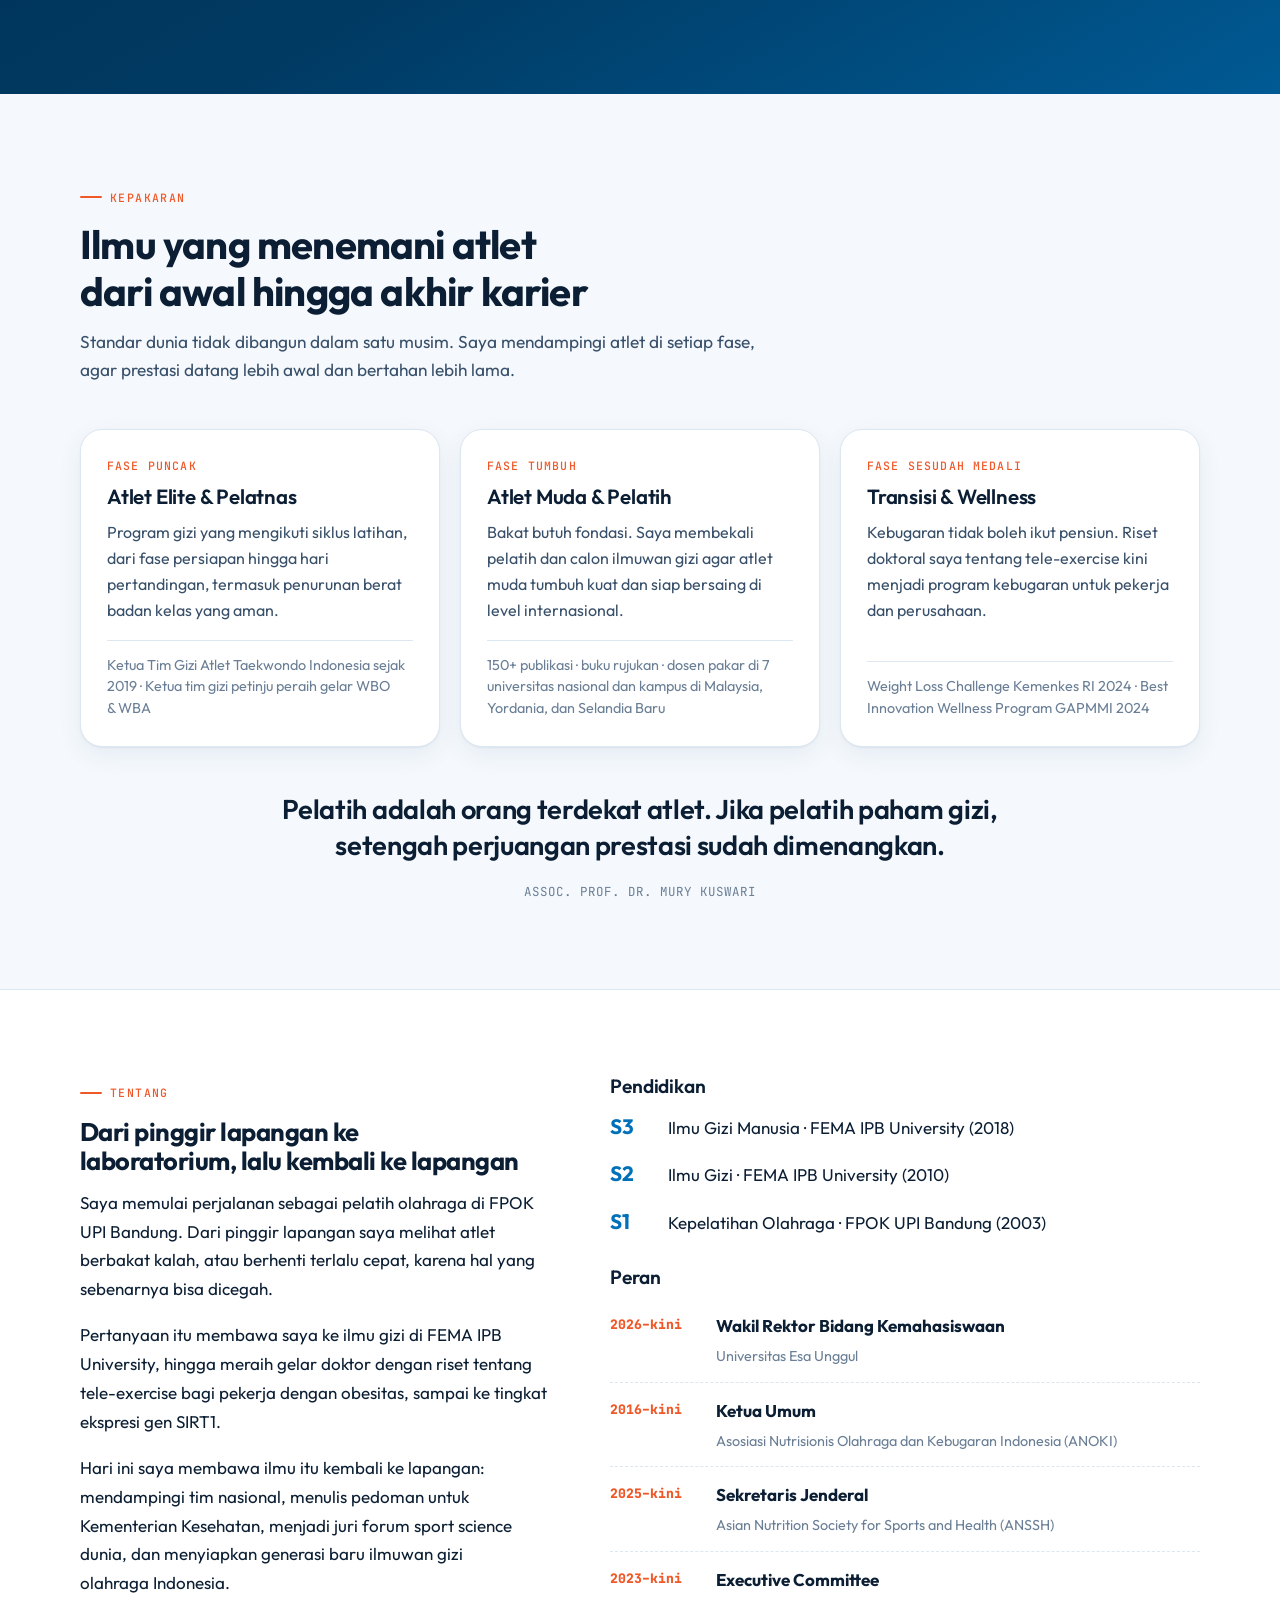
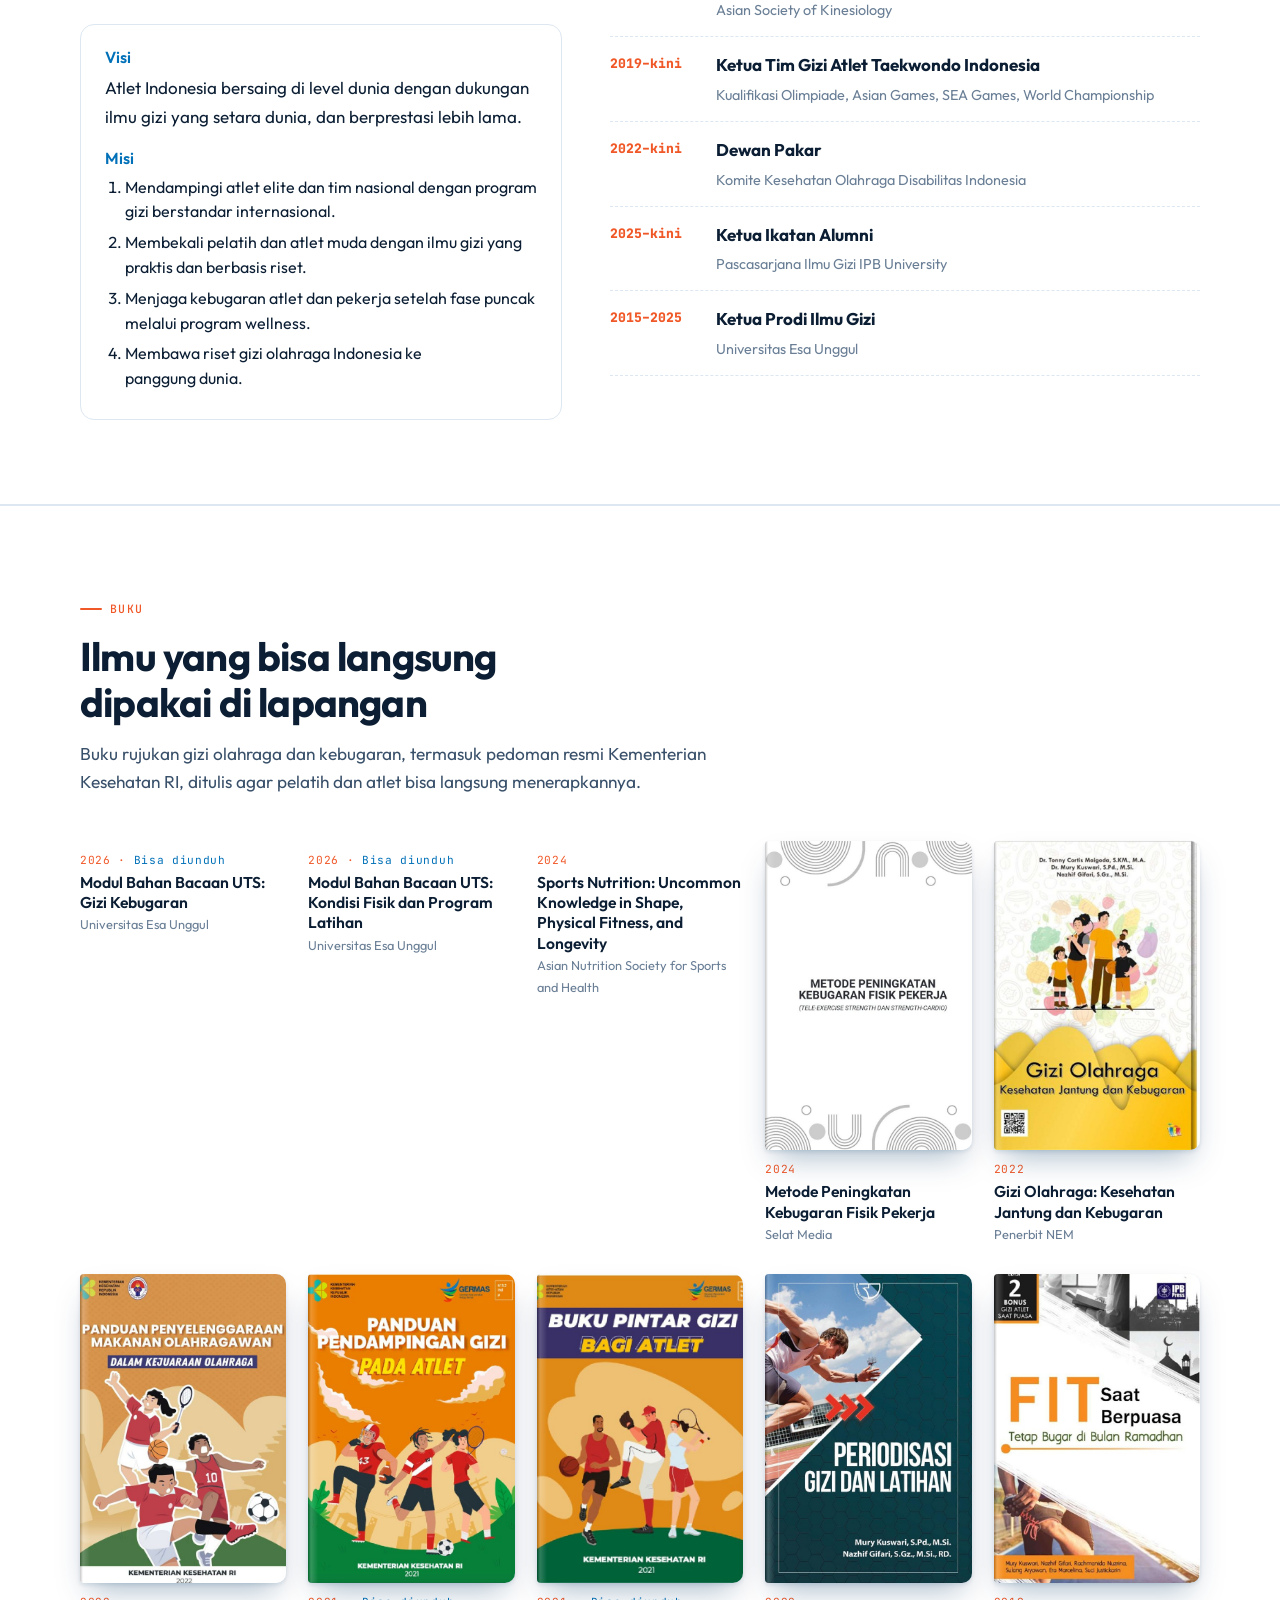
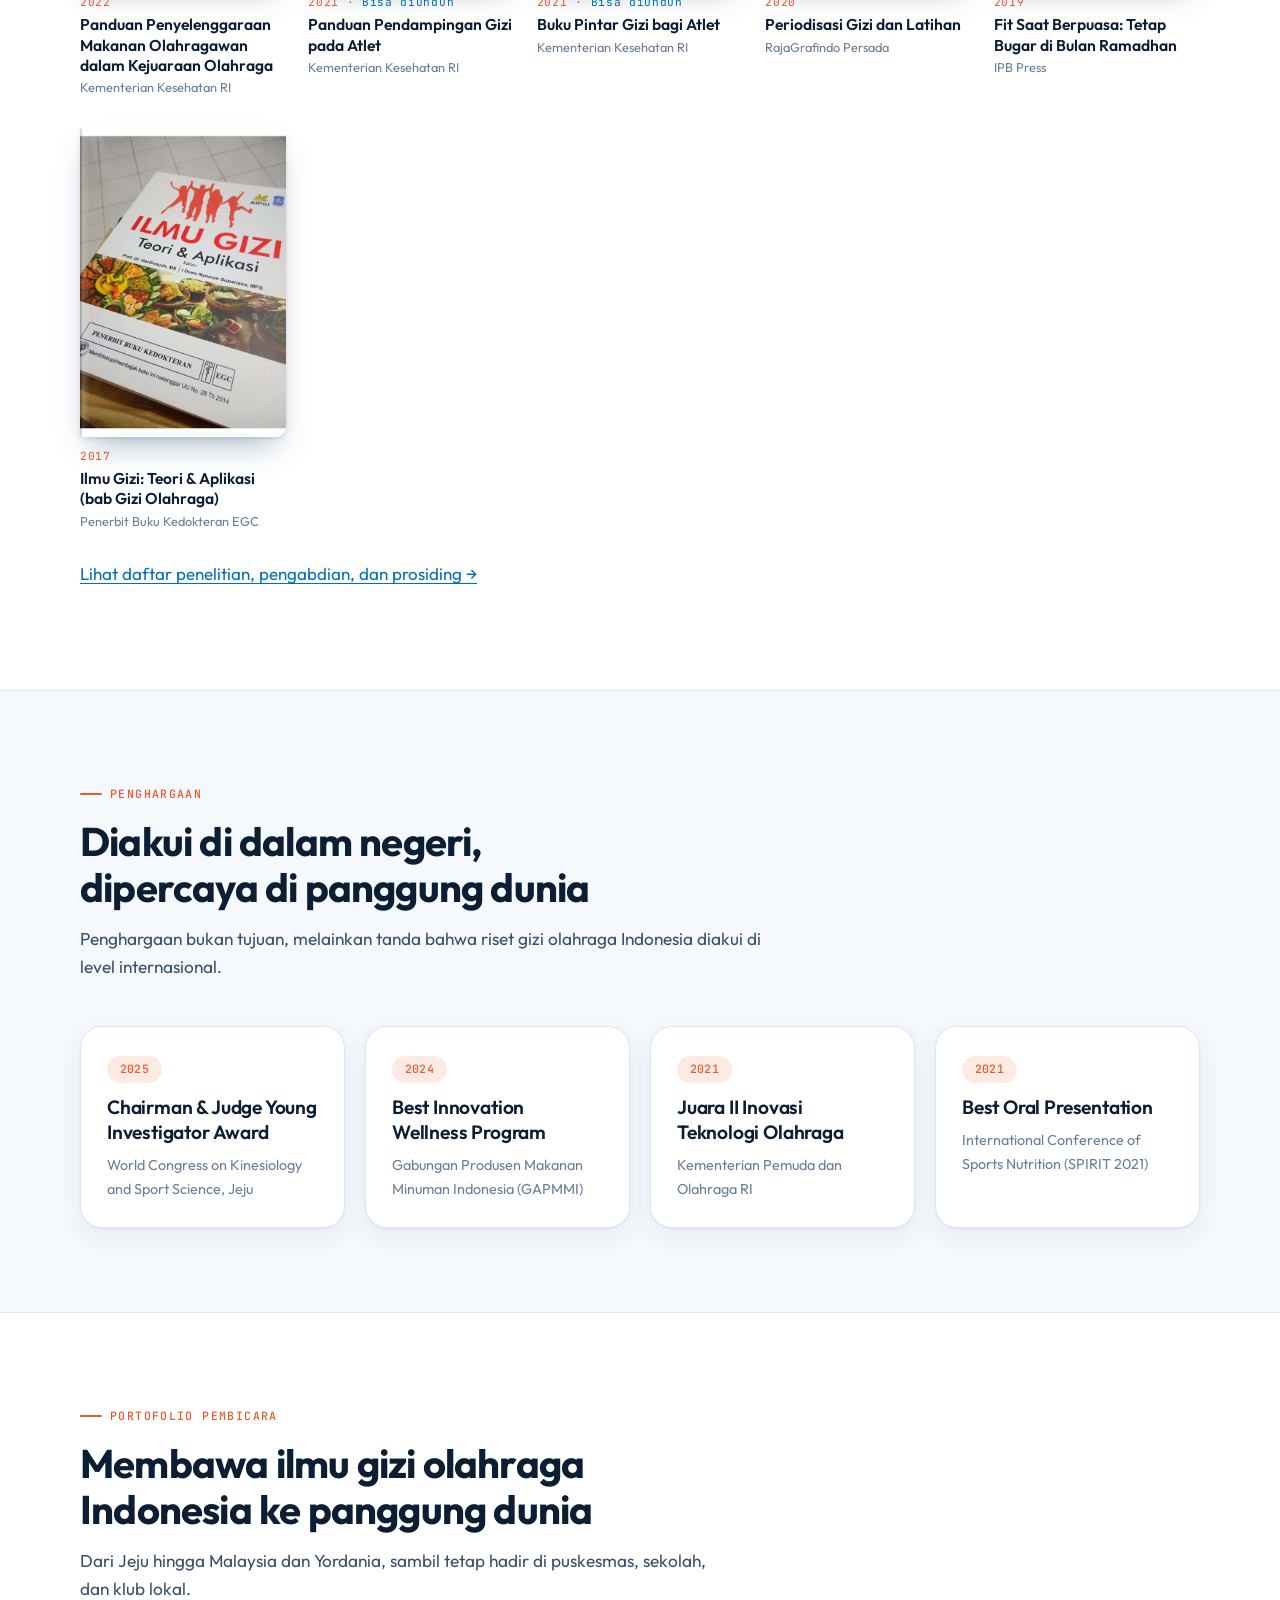
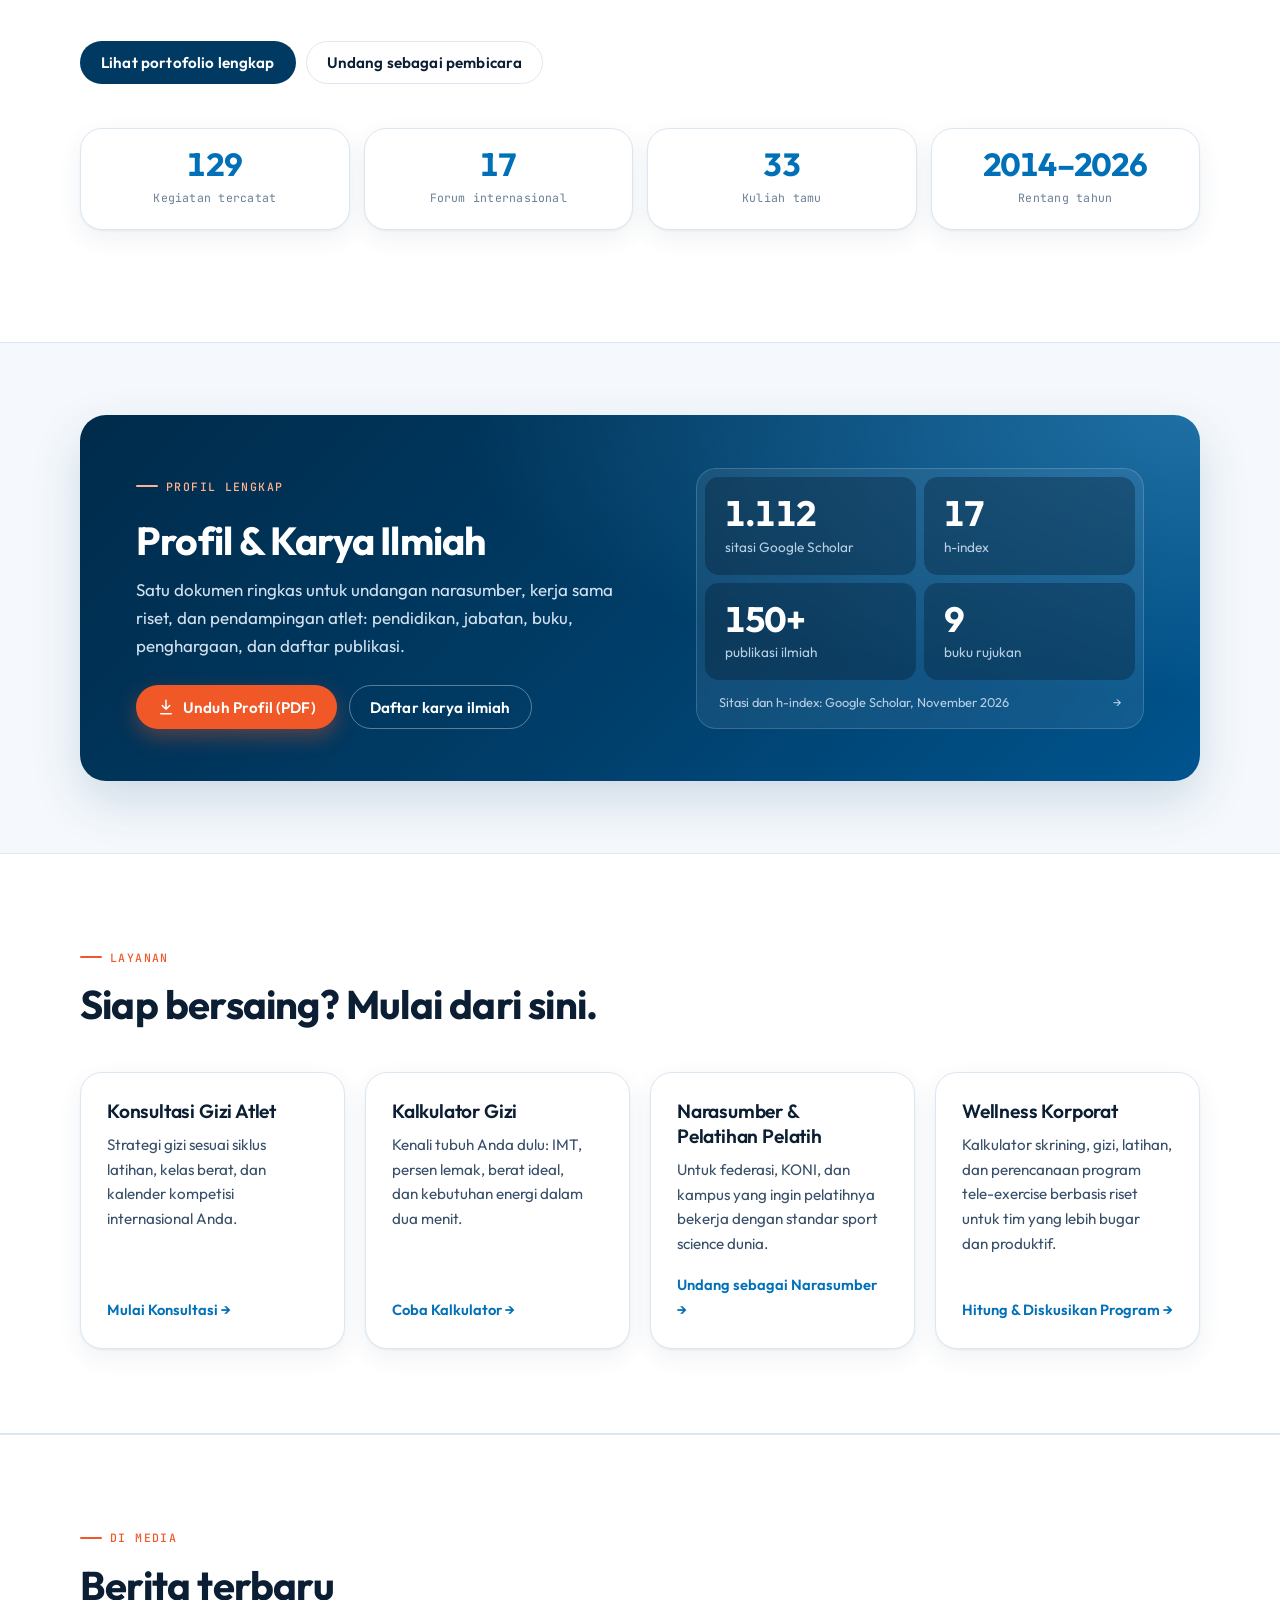
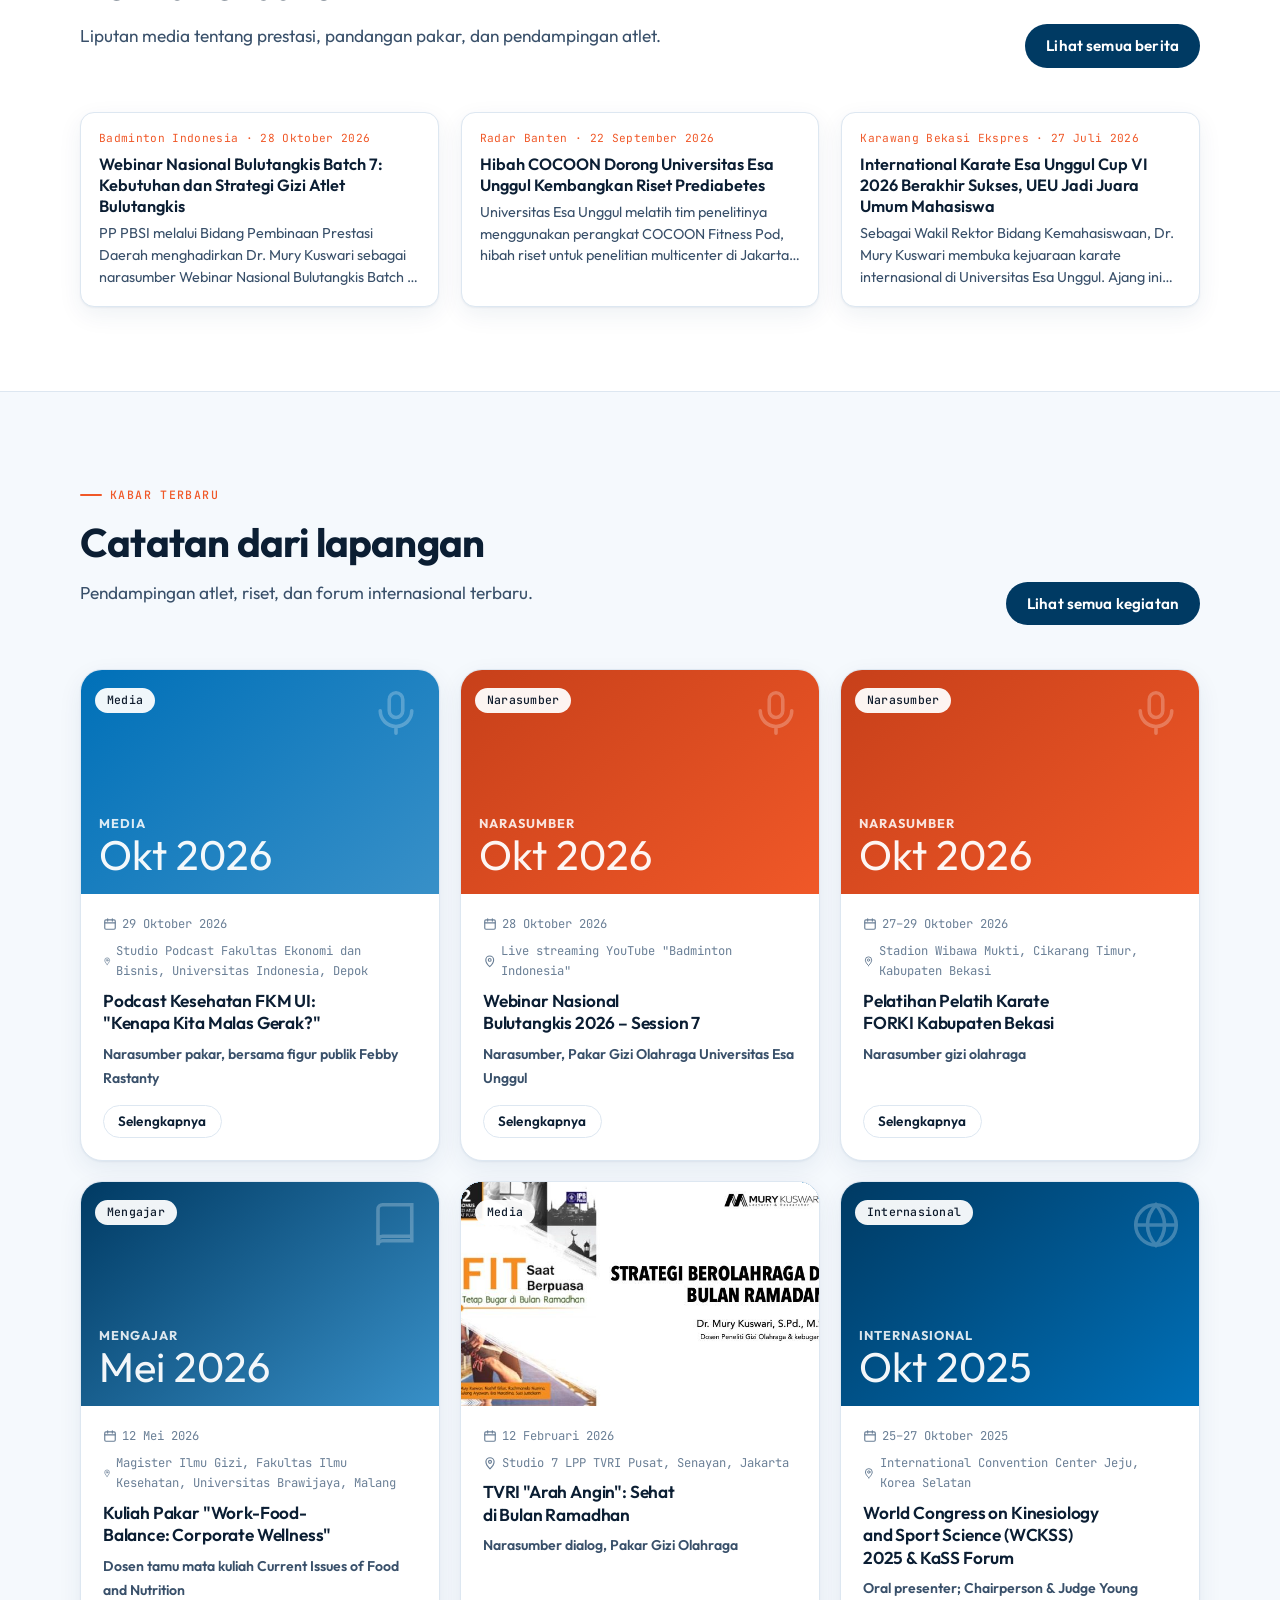
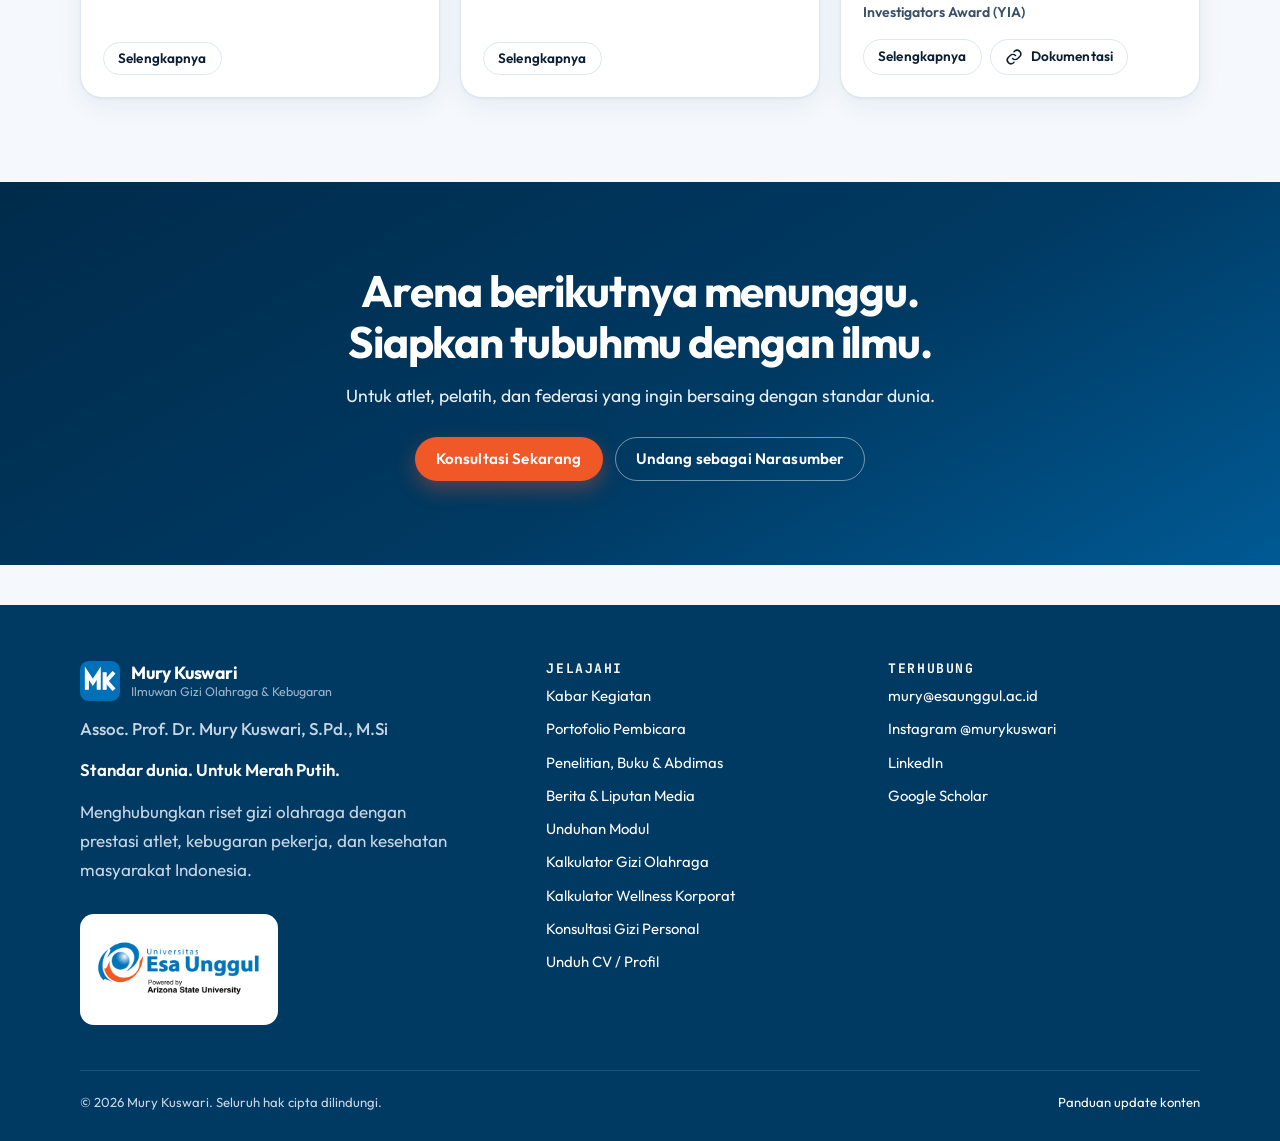
==== commit 32c1d038: "Tambah Kalkulator Wellness Korporat (wellness.html) Skrining risiko pekerja (IMT Asia, WHtR, sindrom" ====
--- a/index.html
+++ b/index.html
@@ -59,7 +59,7 @@
               <b>Konsultasi Gizi Atlet</b>
               <span class="pilih-panah" aria-hidden="true">→</span>
             </a>
-            <a class="pilih" href="mailto:mury@esaunggul.ac.id?subject=Konsultasi%20Wellness%20Korporat&amp;body=Nama%20perusahaan%2Finstansi%3A%0AJumlah%20karyawan%3A%0ATujuan%20program%20(mis.%20menurunkan%20obesitas%2C%20kebugaran%2C%20produktivitas)%3A%0ANama%20dan%20kontak%20PIC%3A%0A">
+            <a class="pilih" href="wellness.html">
               <small>Perusahaan &amp; instansi</small>
               <b>Konsultasi Wellness Korporat</b>
               <span class="pilih-panah" aria-hidden="true">→</span>
@@ -282,7 +282,7 @@
           <a class="card layanan reveal" href="konsultasi/"><h3>Konsultasi Gizi Atlet</h3><p>Strategi gizi sesuai siklus latihan, kelas berat, dan kalender kompetisi internasional Anda.</p><span>Mulai Konsultasi →</span></a>
           <a class="card layanan reveal" href="gizi.html"><h3>Kalkulator Gizi</h3><p>Kenali tubuh Anda dulu: IMT, persen lemak, berat ideal, dan kebutuhan energi dalam dua menit.</p><span>Coba Kalkulator →</span></a>
           <a class="card layanan reveal" href="mailto:mury@esaunggul.ac.id?subject=Undangan%20Narasumber"><h3>Narasumber &amp; Pelatihan Pelatih</h3><p>Untuk federasi, KONI, dan kampus yang ingin pelatihnya bekerja dengan standar sport science dunia.</p><span>Undang sebagai Narasumber →</span></a>
-          <a class="card layanan reveal" href="mailto:mury@esaunggul.ac.id?subject=Konsultasi%20Wellness%20Korporat&amp;body=Nama%20perusahaan%2Finstansi%3A%0AJumlah%20karyawan%3A%0ATujuan%20program%20(mis.%20menurunkan%20obesitas%2C%20kebugaran%2C%20produktivitas)%3A%0ANama%20dan%20kontak%20PIC%3A%0A"><h3>Wellness Korporat</h3><p>Program tele-exercise dan pendampingan gizi berbasis riset untuk tim yang lebih bugar dan produktif.</p><span>Diskusikan Program →</span></a>
+          <a class="card layanan reveal" href="wellness.html"><h3>Wellness Korporat</h3><p>Kalkulator skrining, gizi, latihan, dan perencanaan program tele-exercise berbasis riset untuk tim yang lebih bugar dan produktif.</p><span>Hitung &amp; Diskusikan Program →</span></a>
         </div>
       </div>
     </section>
@@ -337,7 +337,7 @@
   <script src="data/buku.js?v=2026p"></script>
   <script src="data/pembicara.js"></script>
   <script src="data/berita.js?v=2026o"></script>
-  <script src="assets/js/main.js?v=2026m"></script>
+  <script src="assets/js/main.js?v=2026n"></script>
   <script src="assets/js/berita.js?v=2026l"></script>
   <script>
     document.addEventListener("DOMContentLoaded", async () => {
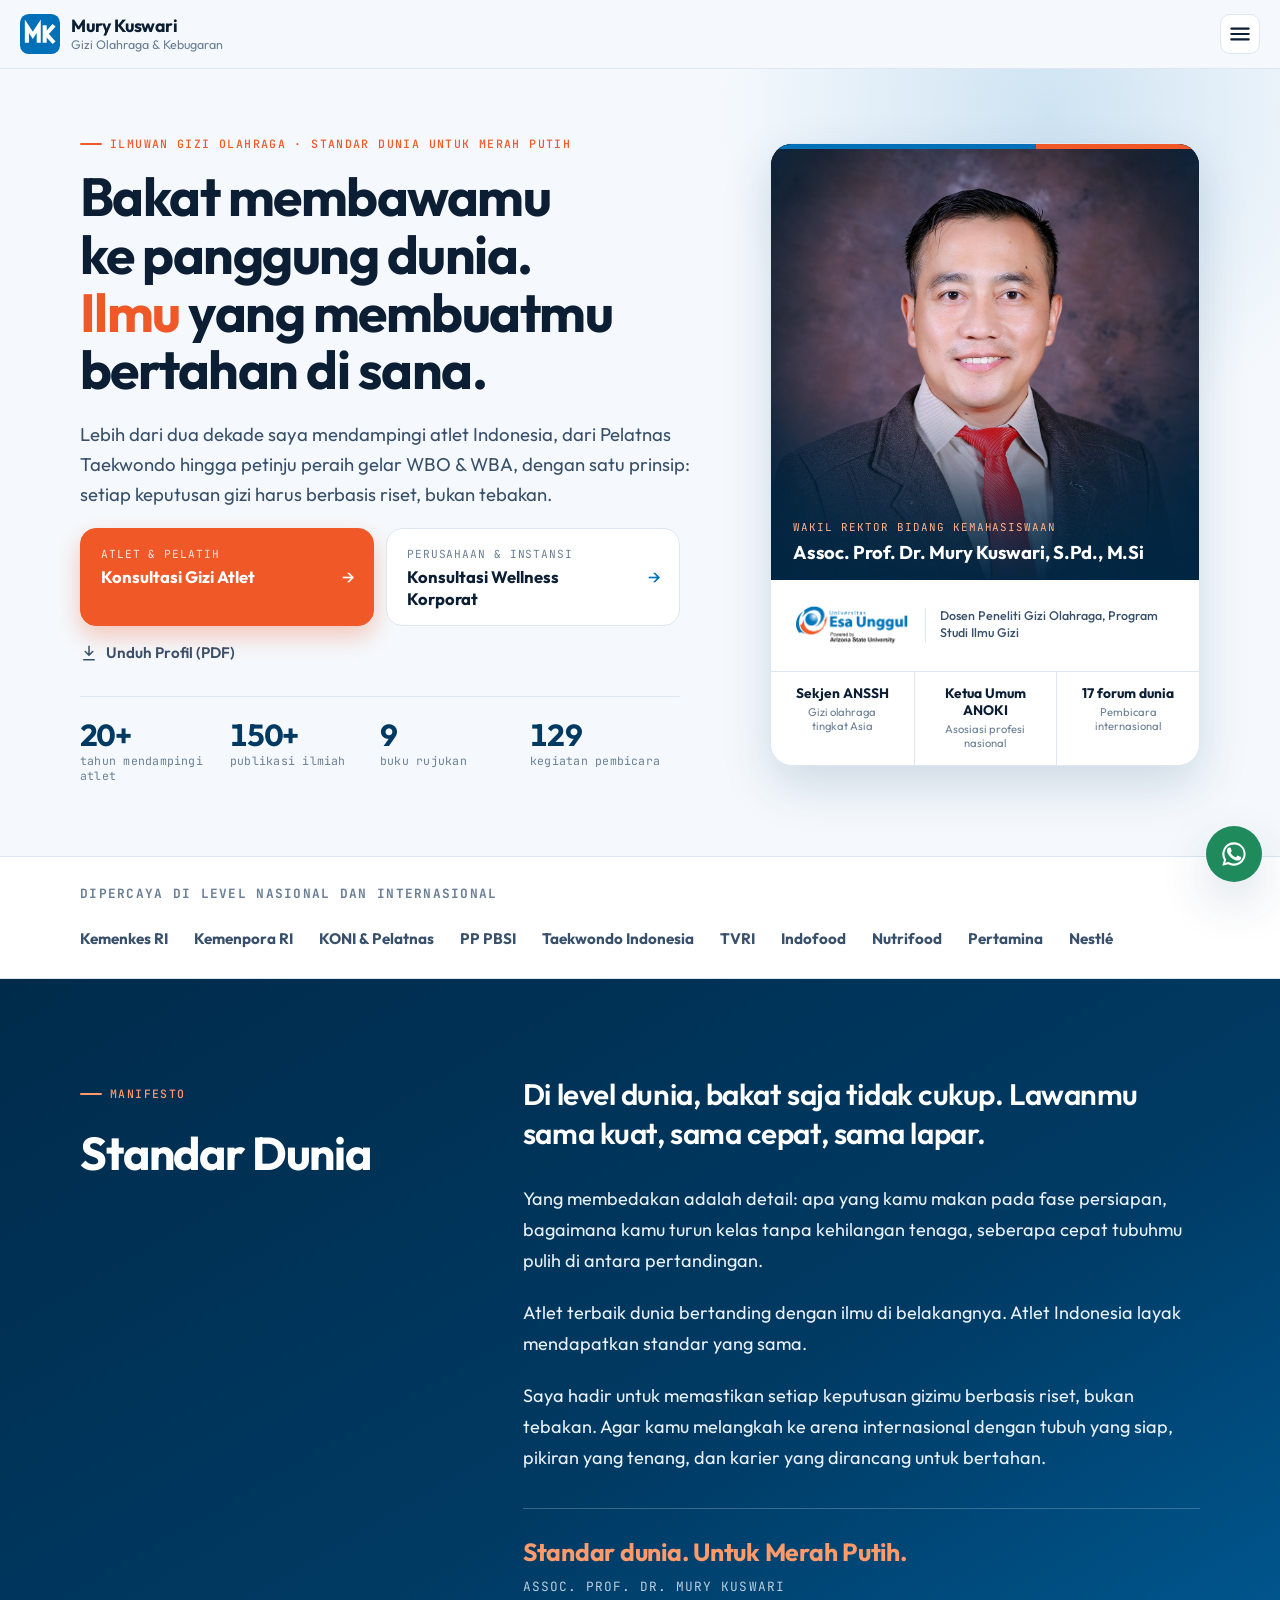
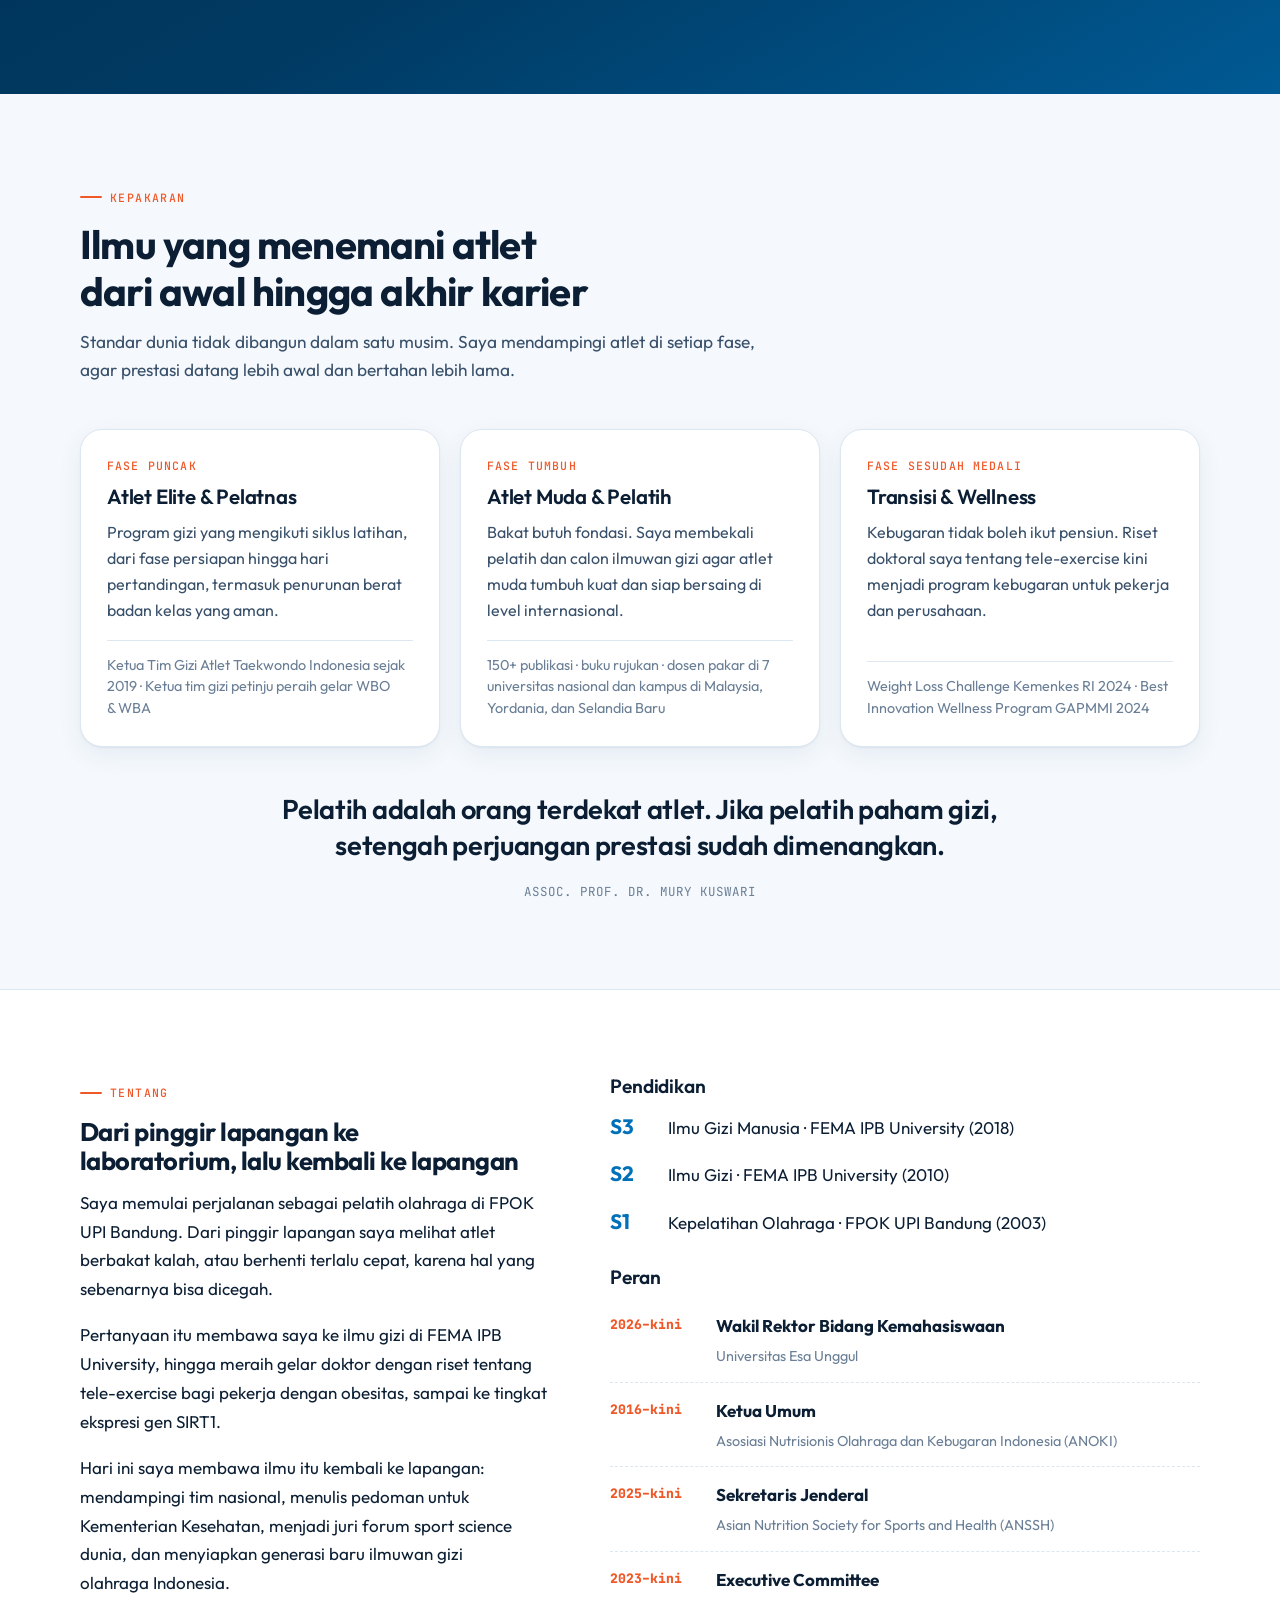
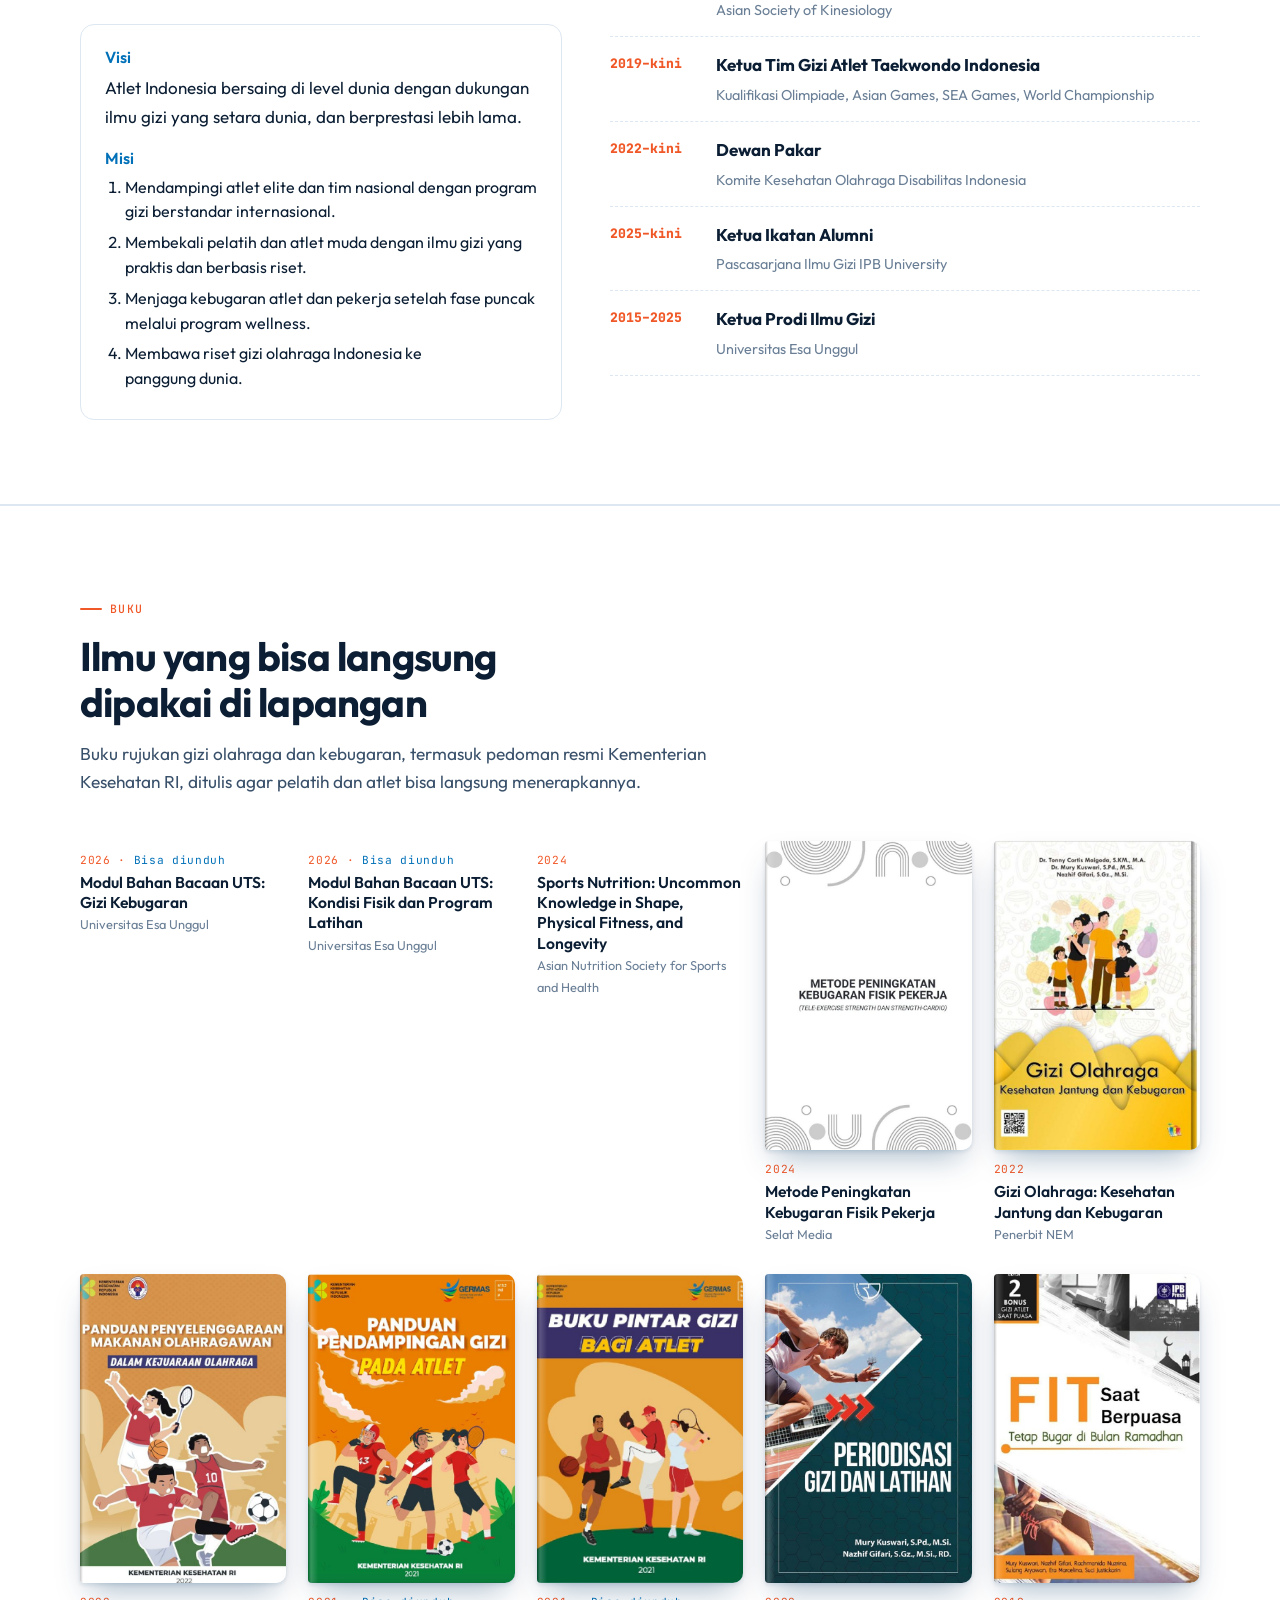
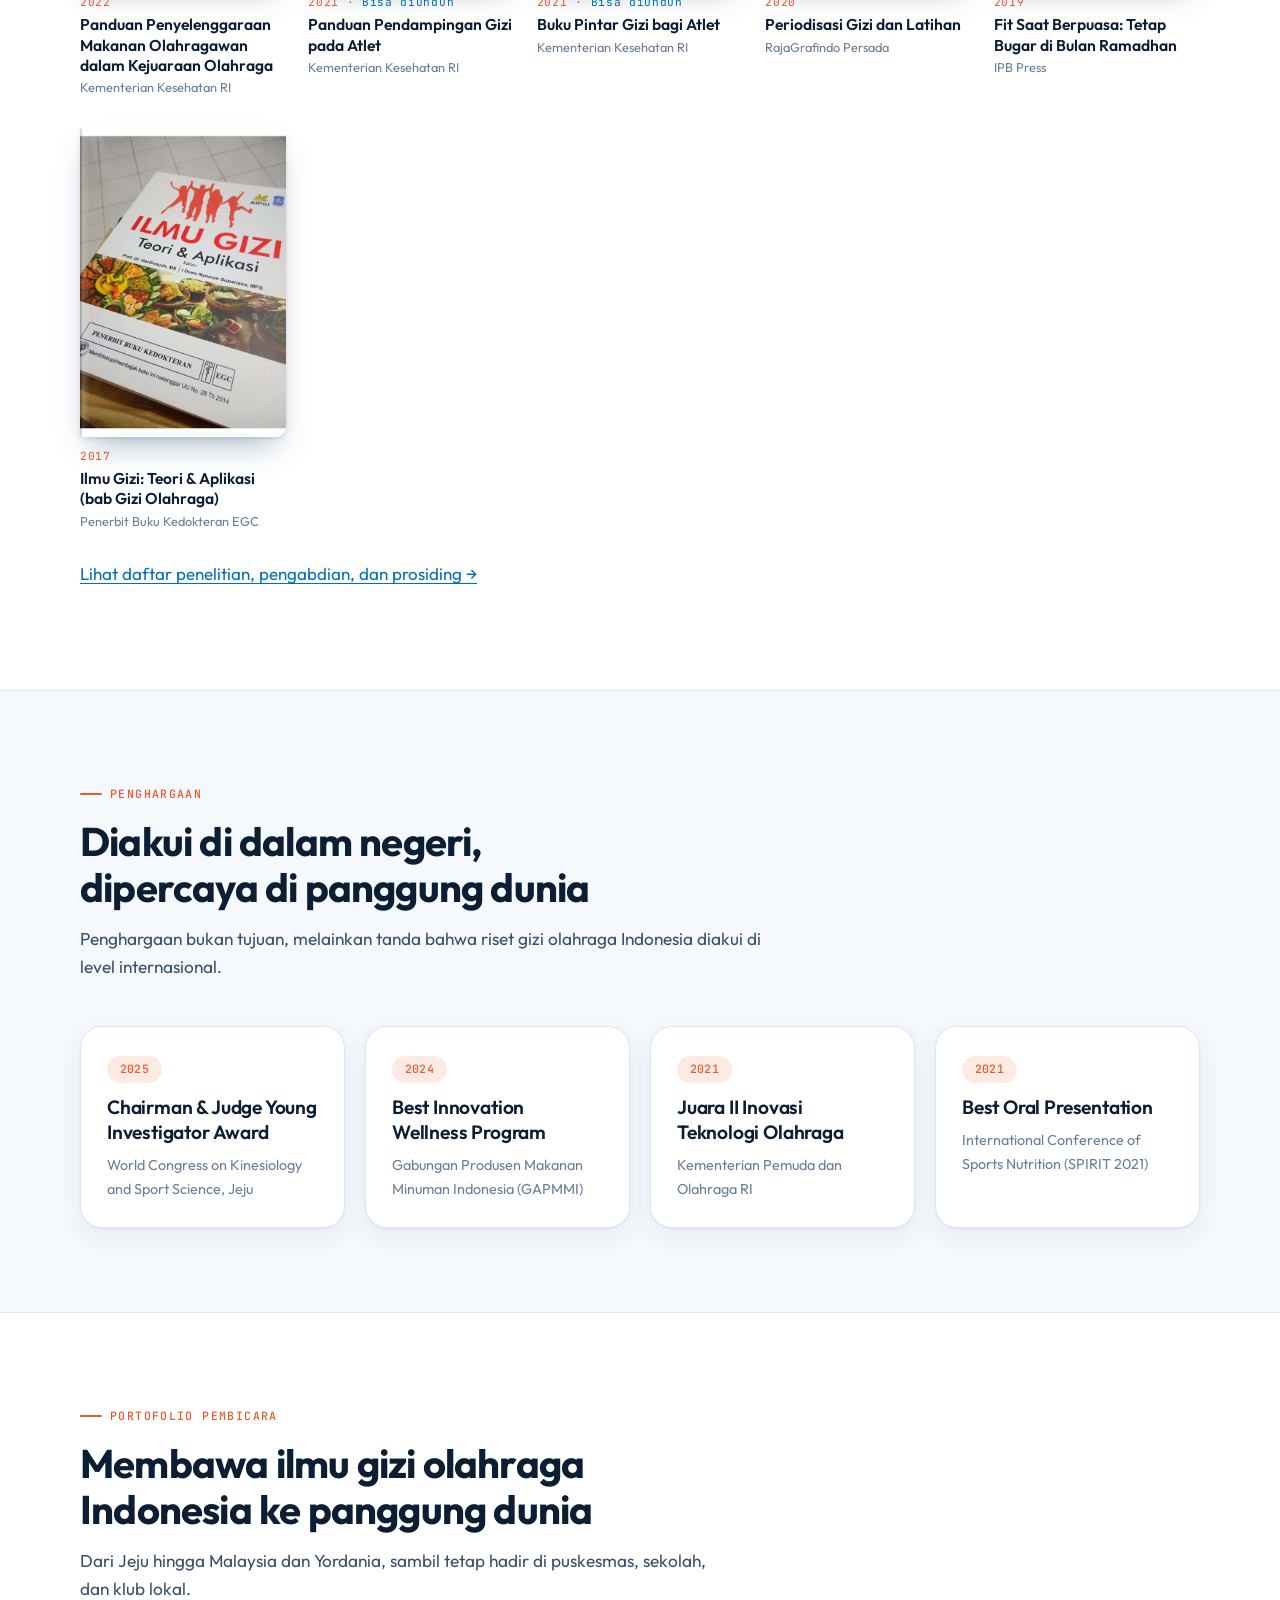
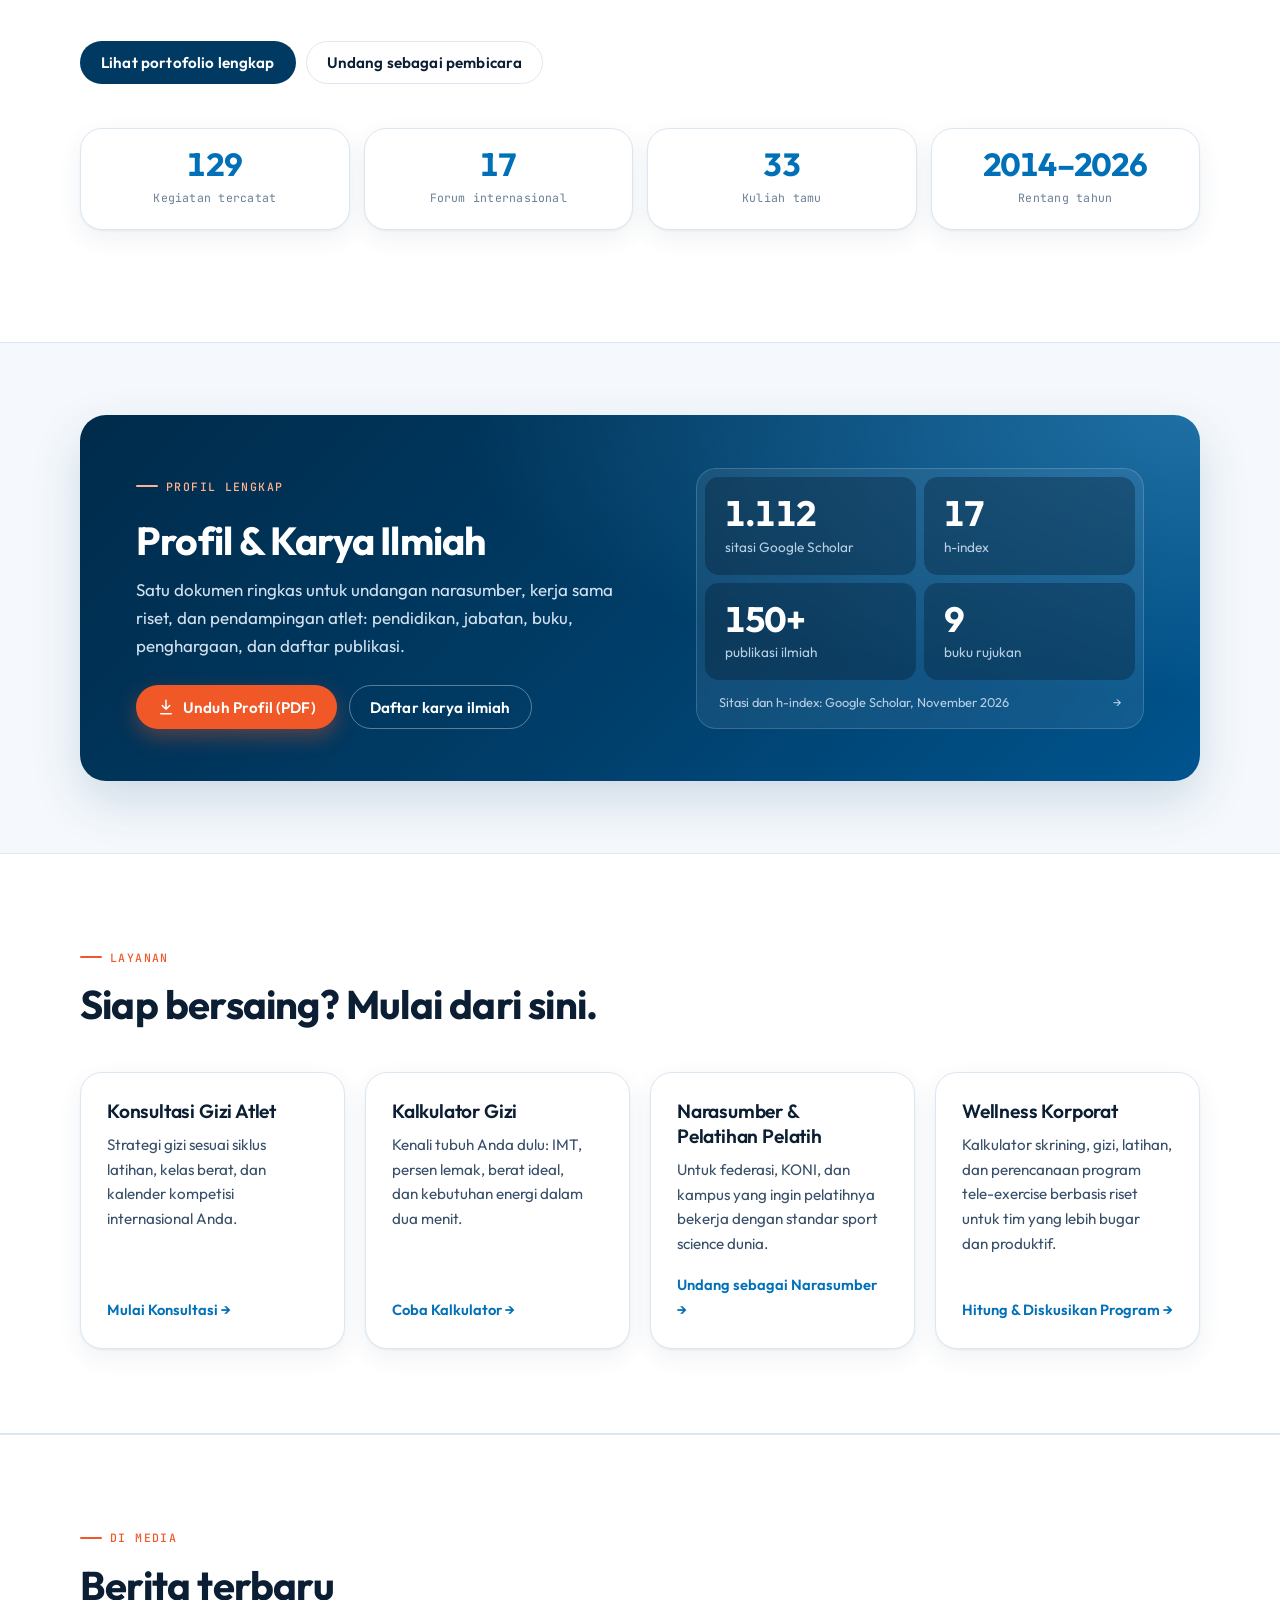
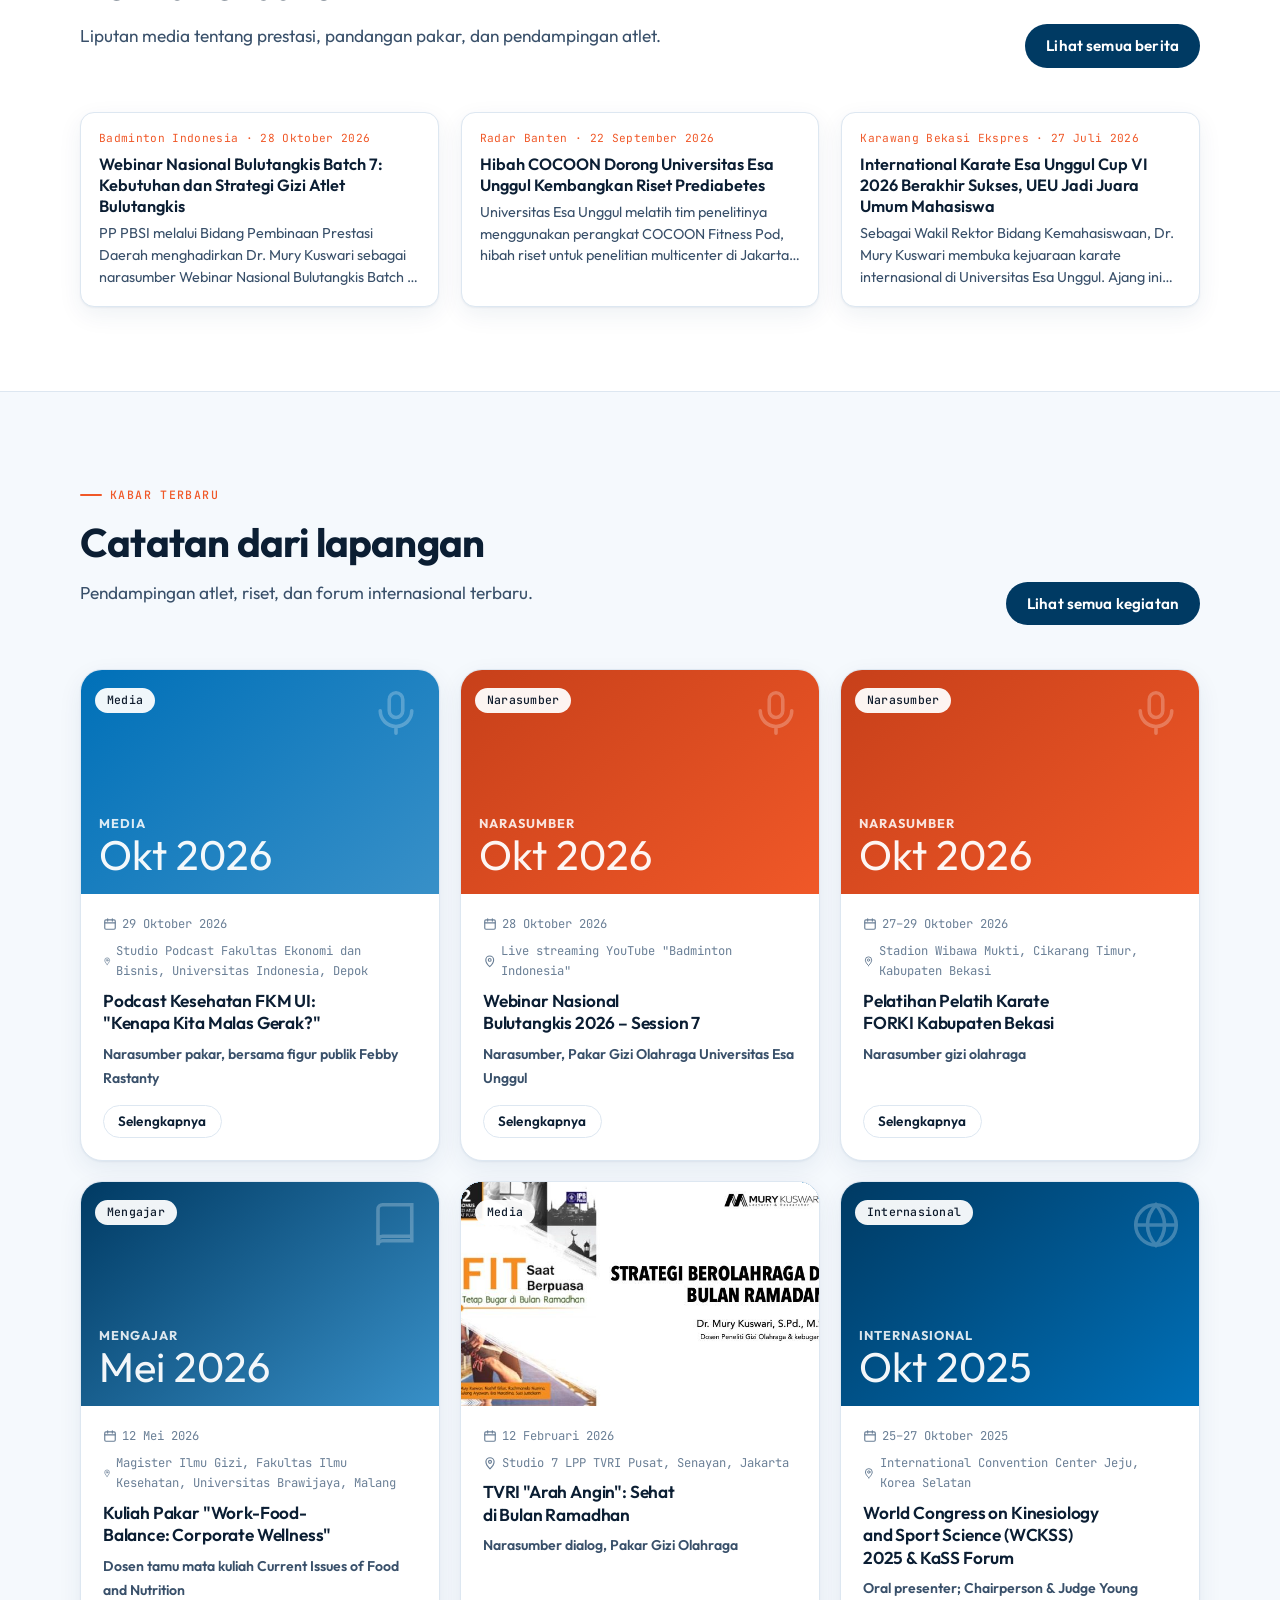
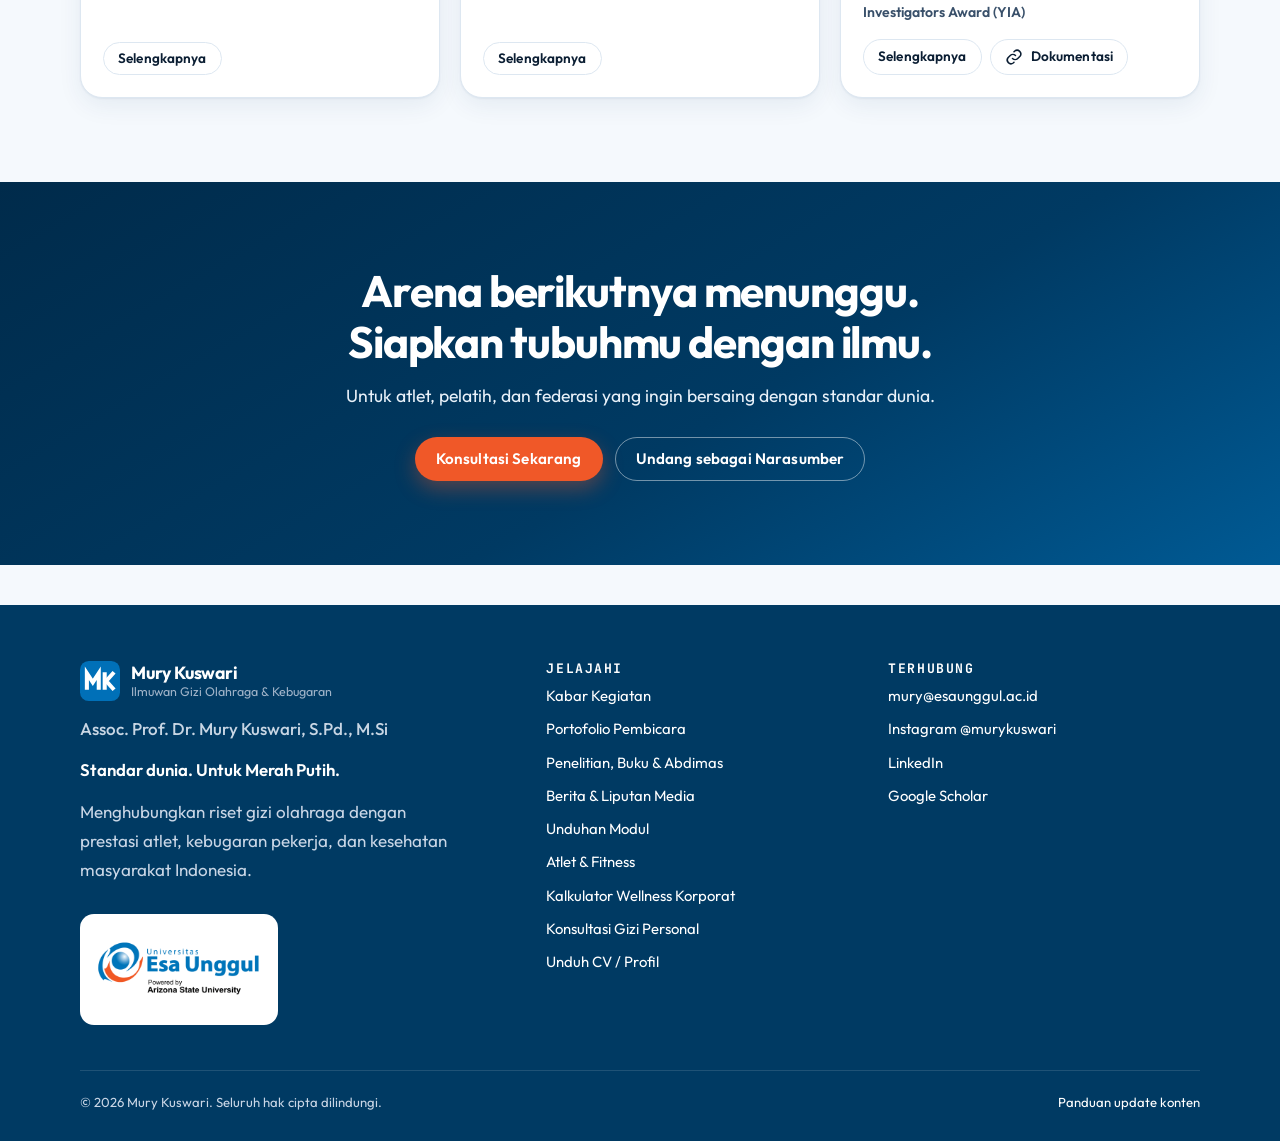
==== commit 91f6d681: "Menu: ganti Kalkulator menjadi Atlet & Fitness, tambah menu Masuk (klien, daftar klien baru, admin) " ====
--- a/index.html
+++ b/index.html
@@ -17,7 +17,7 @@
   <link rel="preconnect" href="https://fonts.googleapis.com">
   <link rel="preconnect" href="https://fonts.gstatic.com" crossorigin>
   <link href="https://fonts.googleapis.com/css2?family=Outfit:wght@300;400;500;600;700;800&family=JetBrains+Mono:wght@400;500&display=swap" rel="stylesheet">
-  <link rel="stylesheet" href="assets/css/style.css?v=2026t">
+  <link rel="stylesheet" href="assets/css/style.css?v=2026u">
   <script type="application/ld+json">
   {
     "@context": "https://schema.org",
--- a/assets/css/style.css
+++ b/assets/css/style.css
@@ -1100,3 +1100,65 @@
 .hero-unduh svg { width: 18px; height: 18px; }
 .hero-unduh:hover { color: var(--blue); text-decoration: underline; }
 @media (max-width: 560px) { .hero-pilih { grid-template-columns: minmax(0, 1fr); } }
+
+/* ---------- Form konsultasi: persetujuan & tombol kirim ---------- */
+.consent { display: flex; flex-direction: column; gap: 12px; margin: 4px 0 18px; padding: 14px 16px; border: 1px solid var(--line); border-radius: 14px; background: var(--surface-2); }
+.consent .check { display: flex; gap: 12px; align-items: flex-start; margin: 0; font-weight: 600; font-size: .92rem; line-height: 1.45; cursor: pointer; }
+.consent .check input { width: 18px; height: 18px; margin: 2px 0 0; flex: none; accent-color: var(--orange); cursor: pointer; }
+.consent .err:empty { display: none; }
+.send-actions { display: grid; grid-template-columns: 1fr 1fr; gap: 10px; }
+.send-actions .btn { width: 100%; }
+.send-actions #c-wa[hidden] + #c-mail { grid-column: 1 / -1; }
+.btn-copy { grid-column: 1 / -1; display: inline-flex; align-items: center; justify-content: center; gap: 8px; padding: 10px 16px; border: 1.5px dashed var(--line); border-radius: 999px; background: transparent; color: var(--ink-2); font: 600 .88rem/1 var(--font); cursor: pointer; transition: background .15s ease, color .15s ease; }
+.btn-copy:hover { background: var(--surface-2); color: var(--ink); }
+.btn-copy svg { width: 16px; height: 16px; flex: none; }
+.form-note { margin: 14px 0 0; text-align: center; line-height: 1.5; }
+@media (max-width: 480px) { .send-actions { grid-template-columns: 1fr; } }
+
+/* ---------- Kartu profil: pratinjau & unduh ---------- */
+.kp-wrap { padding: 26px 26px 22px; }
+.kp-judul { font-size: 1.35rem; margin: 0 40px 14px 0; }
+.kp-pratinjau { display: grid; place-items: center; min-height: 240px; background: var(--surface-2); border: 1px solid var(--line); border-radius: 16px; padding: 14px; }
+.kp-pratinjau img { width: 100%; max-width: 360px; height: auto; border-radius: 12px; box-shadow: 0 12px 30px rgba(0, 28, 50, .25); }
+.kp-privat { display: flex; gap: 10px; align-items: center; margin: 14px 0 0; font-weight: 600; font-size: .92rem; cursor: pointer; }
+.kp-privat input { width: 18px; height: 18px; margin: 0; accent-color: var(--orange); }
+.kp-aksi { display: grid; grid-template-columns: repeat(auto-fit, minmax(150px, 1fr)); gap: 10px; margin-top: 16px; }
+.kp-aksi .btn { width: 100%; }
+.kp-hint { margin: 12px 0 0; font-size: .82rem; text-align: center; }
+
+/* ===== Menu Masuk (klien / daftar / admin) ===== */
+.nav-akun { position: relative; flex: none; margin-left: 4px; }
+.nav-akun summary { list-style: none; cursor: pointer; display: flex; align-items: center; gap: 6px; padding: 8px 12px; border-radius: 10px;
+  border: 1px solid var(--line); background: var(--surface); color: var(--ink); font-weight: 600; font-size: .875rem; white-space: nowrap; }
+.nav-akun summary::-webkit-details-marker { display: none; }
+.nav-akun summary svg { width: 18px; height: 18px; }
+.nav-akun[open] summary, .nav-akun summary:hover { background: var(--surface-2); }
+.nav-akun-menu { position: absolute; right: 0; top: calc(100% + 8px); width: 290px; z-index: 60; padding: 8px; border-radius: 14px;
+  background: var(--surface); border: 1px solid var(--line); box-shadow: var(--shadow-lg); display: grid; gap: 2px; }
+.nav .nav-akun-menu a { display: grid; gap: 2px; padding: 10px 12px; border-radius: 10px; white-space: normal; font-size: .9rem; }
+.nav-akun-menu a small { color: var(--muted); font-size: .76rem; font-weight: 400; line-height: 1.35; }
+.nav-akun-menu a:hover { background: var(--surface-2); }
+.nav-akun-who { margin: 2px 12px 6px; font-size: .78rem; color: var(--muted); line-height: 1.4; border-bottom: 1px solid var(--line); padding-bottom: 8px; }
+@media (max-width: 1180px) {
+  .nav-akun { margin: 8px 0 0; }
+  .nav-akun summary { justify-content: center; font-size: 1rem; padding: 12px 14px; }
+  .nav-akun-menu { position: static; width: auto; box-shadow: none; margin-top: 6px; }
+}
+/* Header lebih lebar agar 10 menu + Masuk + Unduh CV muat satu baris; di bawah 1360px menu dilipat. */
+.site-header .wrap { max-width: 1400px; }
+@media (max-width: 1360px) {
+  .menu-toggle { display: grid; }
+  .nav {
+    position: fixed; inset: 68px 0 auto 0; flex-direction: column; align-items: stretch;
+    background: var(--surface); border-bottom: 1px solid var(--line); padding: 12px 20px 20px;
+    transform: translateY(-120%); transition: transform .25s ease; box-shadow: var(--shadow);
+    max-height: calc(100vh - 68px); overflow-y: auto;
+  }
+  .nav.open { transform: none; }
+  .nav a { padding: 12px 14px; font-size: 1rem; }
+  .nav .btn { margin: 8px 0 0; justify-content: center; }
+  .nav .theme-toggle { margin: 8px 0 0; }
+  .nav-akun { margin: 8px 0 0; }
+  .nav-akun summary { justify-content: center; font-size: 1rem; padding: 12px 14px; }
+  .nav-akun-menu { position: static; width: auto; box-shadow: none; margin-top: 6px; }
+}
